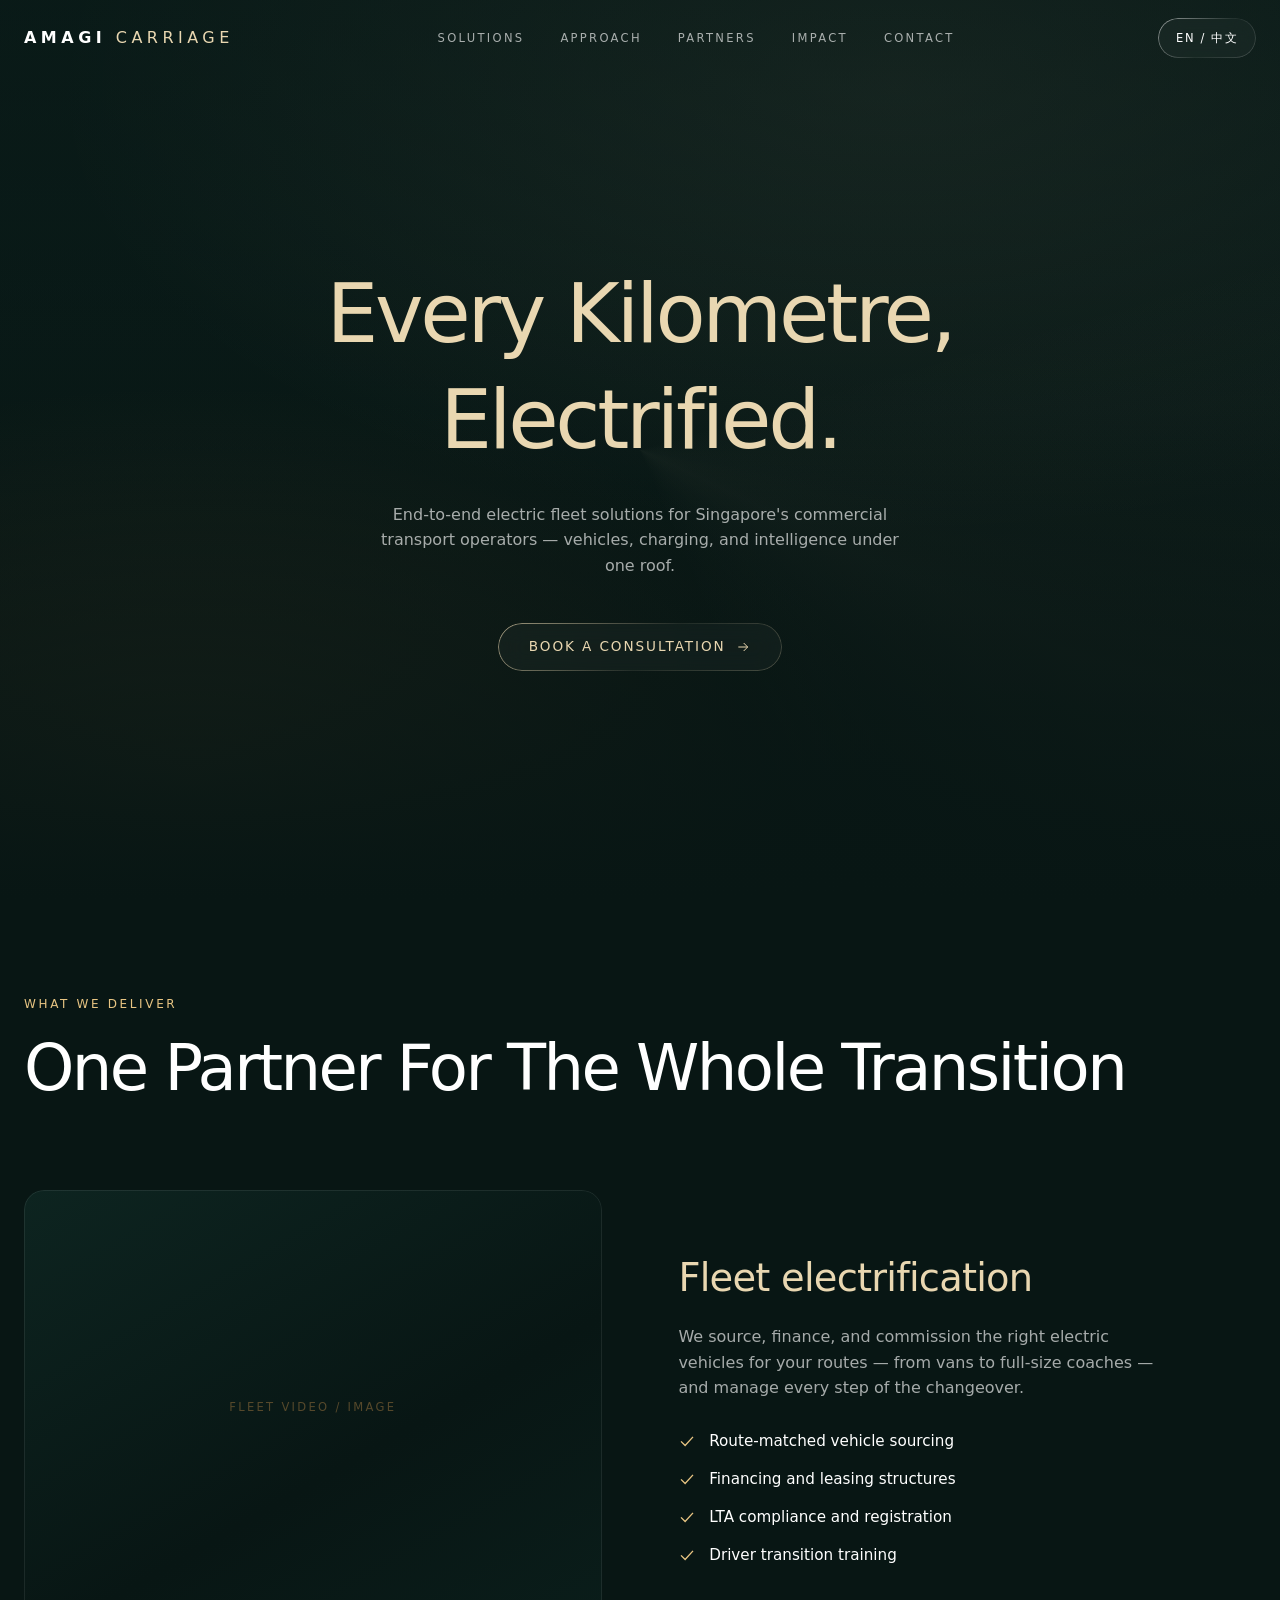
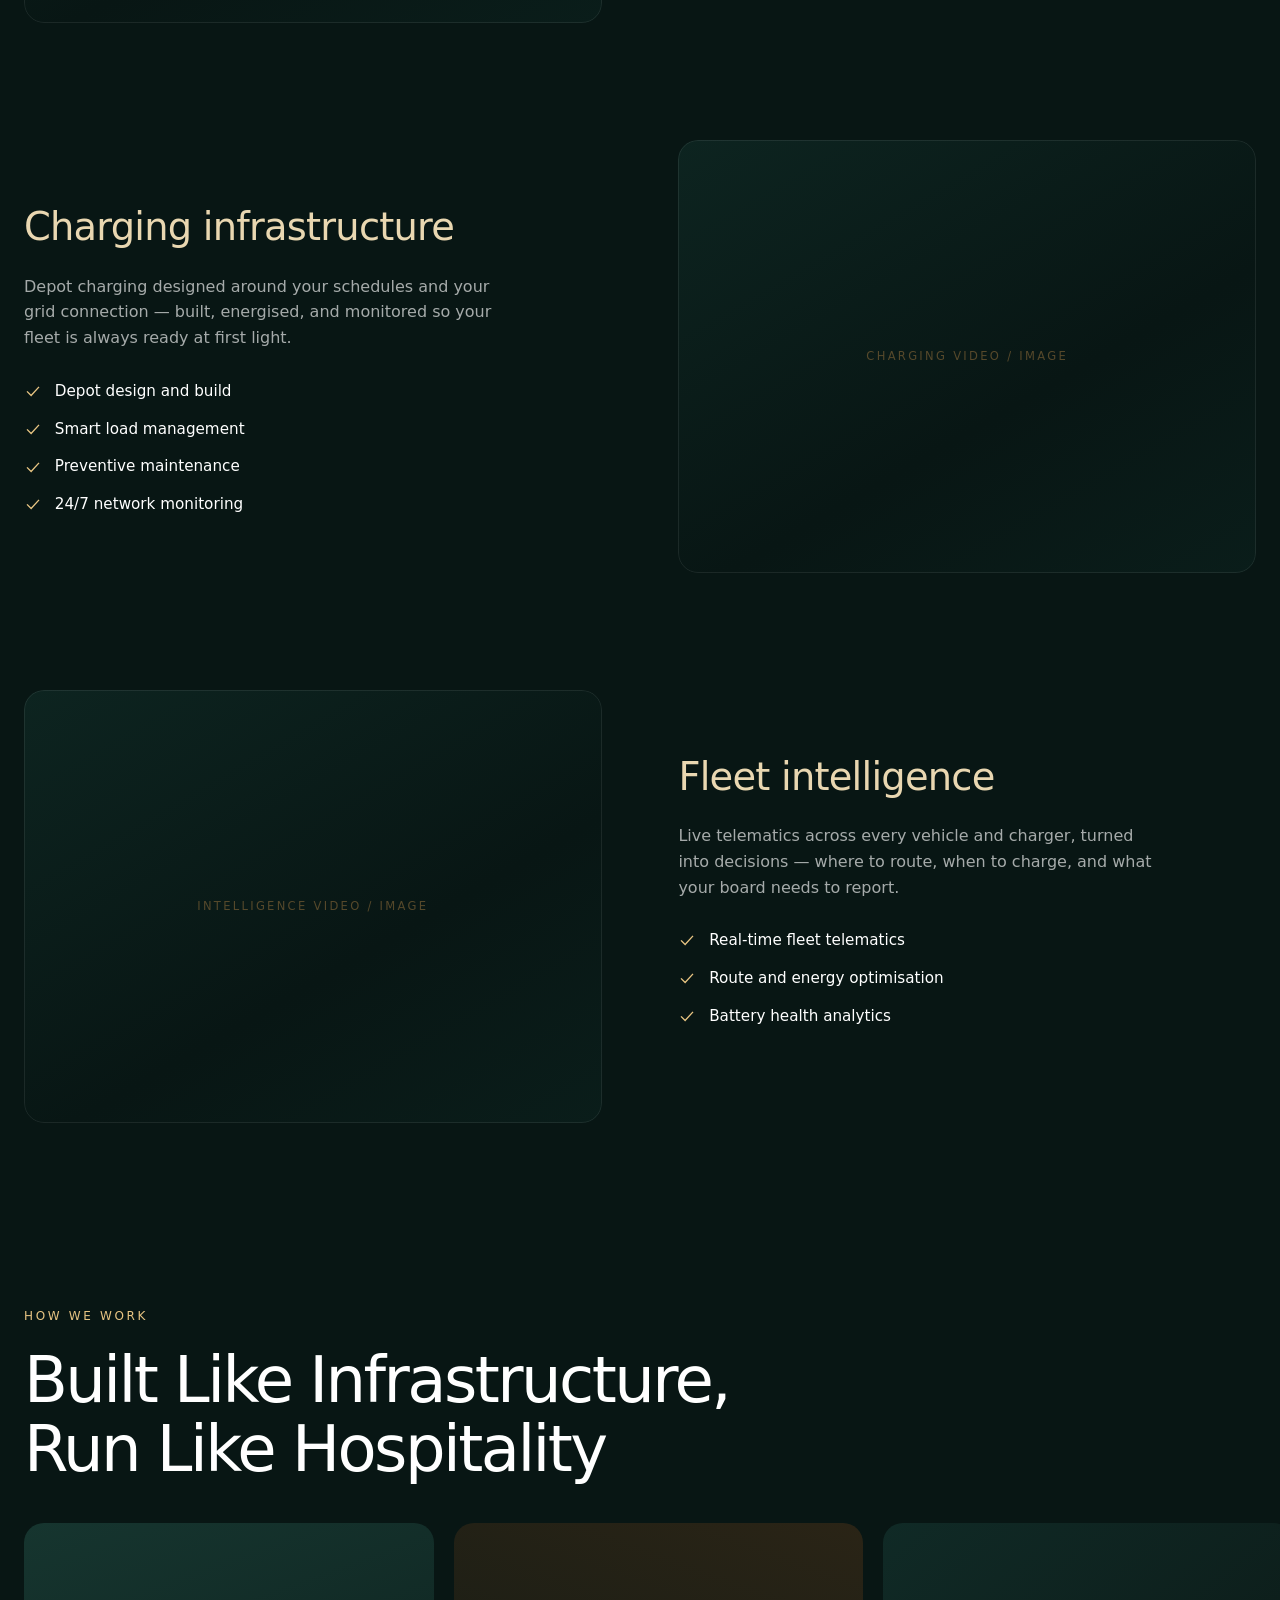
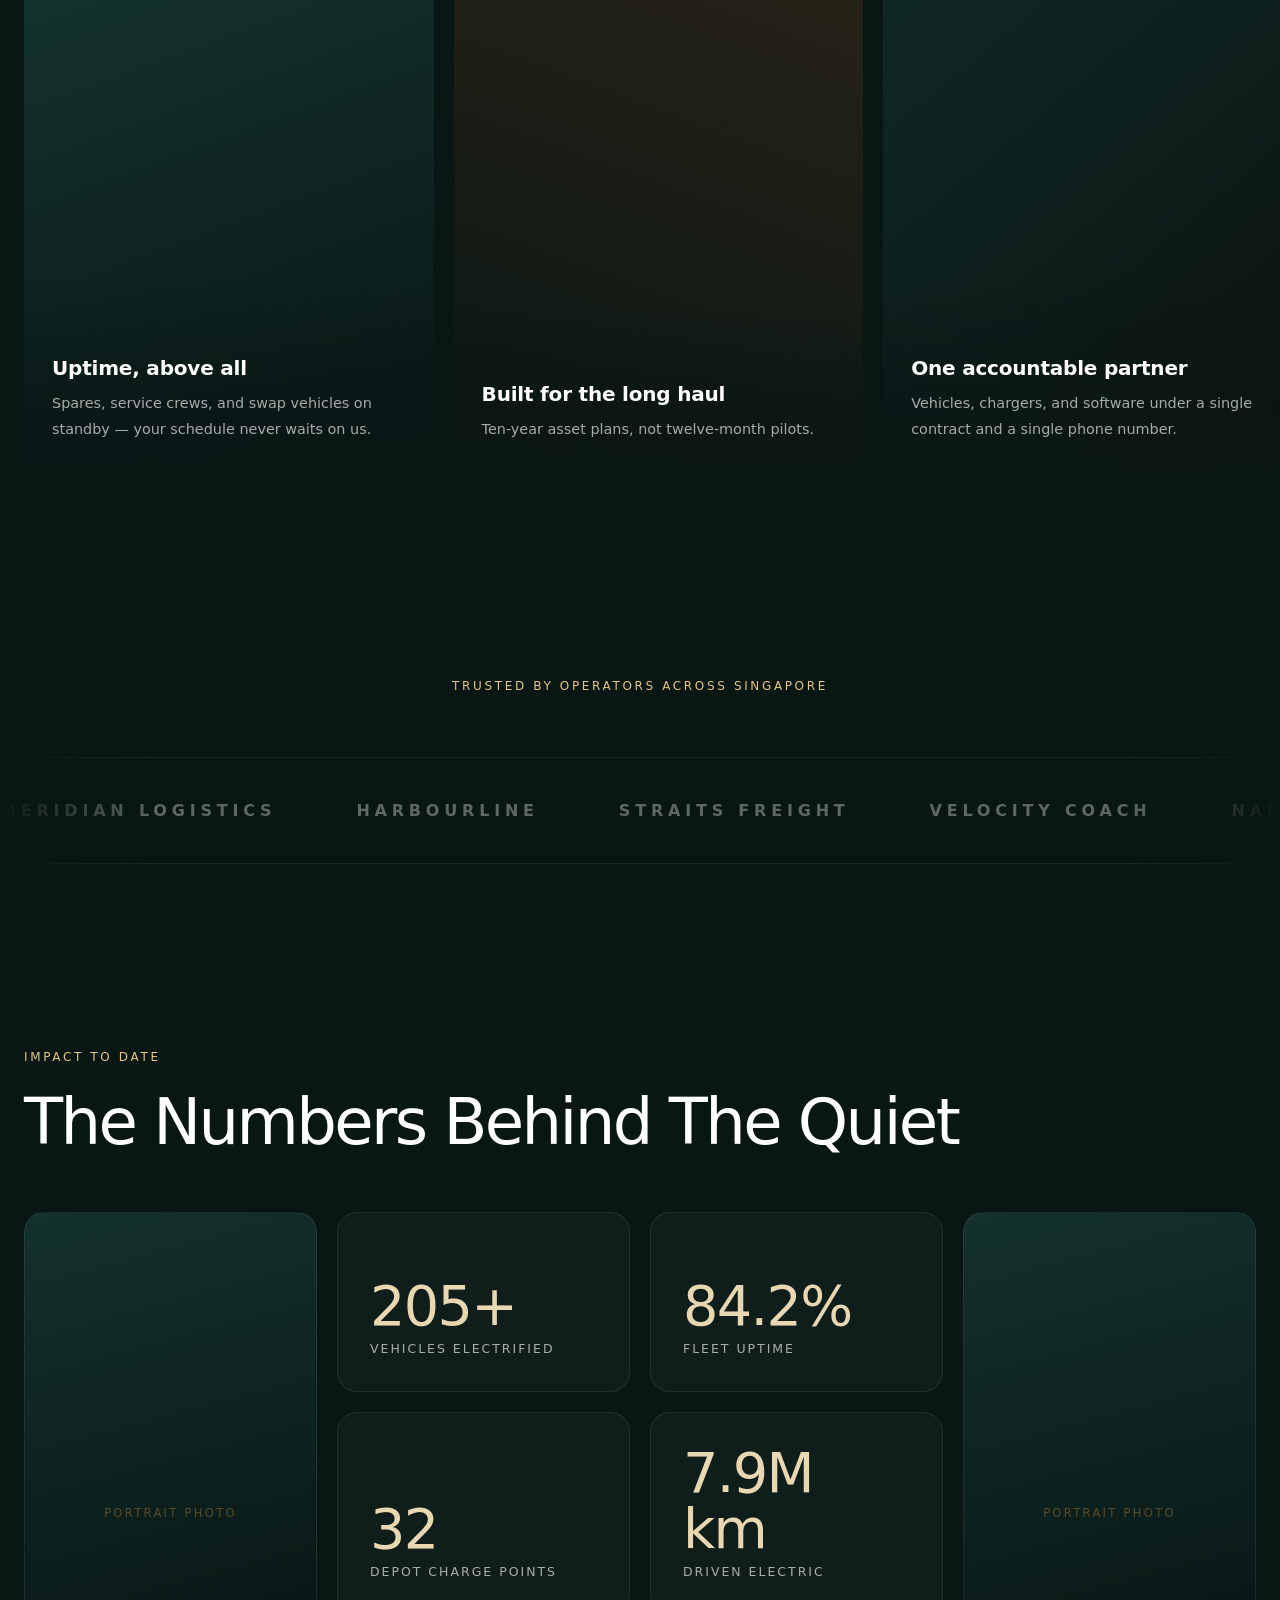
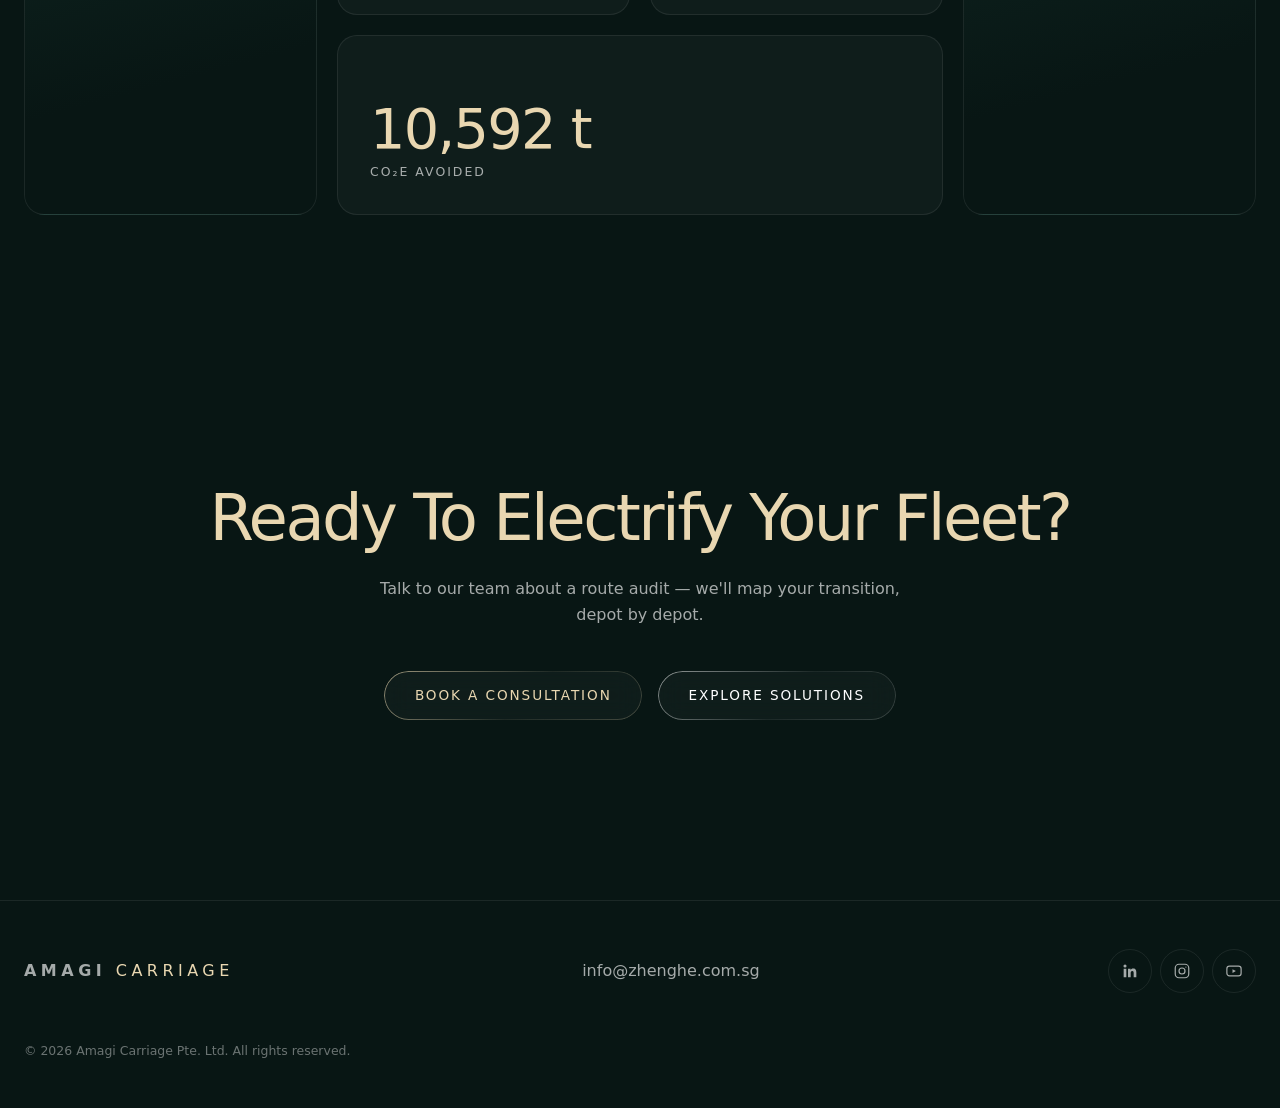
==== index.html @ 9cab3eea "Make cinematic landing page the homepage, remove old pitch site Co-Authored-By: Claude Fable 5 <nore" ====
<!DOCTYPE html>
<html lang="en">
<head>
<meta charset="UTF-8">
<meta name="viewport" content="width=device-width, initial-scale=1">
<title>Amagi Carriage — Electric Fleet Solutions</title>
<meta name="description" content="Amagi Carriage delivers end-to-end electric fleet solutions for Singapore's commercial transport operators — vehicles, charging infrastructure, and fleet intelligence.">

<!-- Satoshi variable font via Fontshare. Falls back to system grotesque if offline. -->
<link rel="preconnect" href="https://api.fontshare.com">
<link href="https://api.fontshare.com/v2/css?f[]=satoshi@300,400,500,700&display=swap" rel="stylesheet">

<style>
/* ============================================================
   THEME — retint the whole site from this one block
   ============================================================ */
:root {
  --bg: #081614;                    /* near-black, dark teal-green undertone */
  --fg: #FFFFFF;                    /* primary text */
  --accent: #E9D7B1;                /* champagne gold — headlines, key accents */
  --accent-alt: #E8C583;            /* secondary gold */
  --accent-alt-2: #FBDDAF;          /* lightest gold */
  --bronze: rgba(109, 87, 50, 0.77);/* muted secondary, used sparingly */
  --glass: rgba(255, 255, 255, 0.08);
  --glass-strong: rgba(255, 255, 255, 0.14);
  --muted: rgba(255, 255, 255, 0.64);
  --scrim: rgba(8, 22, 20, 0.92);

  --font-sans: "Satoshi", "Helvetica Neue", "Segoe UI", system-ui, sans-serif;

  --display-1: clamp(2.6rem, 1rem + 6.2vw, 5.125rem);   /* hero ~82px */
  --display-2: clamp(2.1rem, 1rem + 4.4vw, 4rem);       /* sections ~64px */
  --section-gap: clamp(120px, 14vw, 200px);
  --container: 1240px;
  --radius-card: 20px;
  --radius-pill: 40px;

  --ease-out: cubic-bezier(0.22, 1, 0.36, 1);
  --z-nav: 50; --z-overlay: 30; --z-raised: 20; --z-base: 10;
}

/* ============================================================
   BASE
   ============================================================ */
*, *::before, *::after { box-sizing: border-box; margin: 0; padding: 0; }
html { scroll-behavior: smooth; }
body {
  background: var(--bg);
  color: var(--fg);
  font-family: var(--font-sans);
  font-weight: 400;
  font-size: 1rem;
  line-height: 1.6;
  -webkit-font-smoothing: antialiased;
  overflow-x: hidden;
}
img, video { display: block; max-width: 100%; }
a { color: inherit; text-decoration: none; }
ul { list-style: none; }

::selection { background: var(--accent); color: var(--bg); }

:focus-visible {
  outline: 2px solid var(--accent);
  outline-offset: 3px;
  border-radius: 4px;
}

.container {
  width: min(var(--container), 100% - 3rem);
  margin-inline: auto;
}

.section { padding-block: calc(var(--section-gap) / 2); }

/* Display type */
.display-1, .display-2 {
  font-weight: 300;
  letter-spacing: -0.04em;
  text-transform: capitalize;
  text-wrap: balance;
}
.display-1 { font-size: var(--display-1); line-height: 1.3; color: var(--accent); }
.display-2 { font-size: var(--display-2); line-height: 1.07; }

.eyebrow {
  display: inline-block;
  font-size: 0.75rem;
  font-weight: 500;
  letter-spacing: 0.22em;
  text-transform: uppercase;
  color: var(--accent-alt);
  margin-bottom: 1.25rem;
}
.lede { color: var(--muted); max-width: 34rem; }

/* ============================================================
   GLASSMORPHISM BUTTON — transparent bg, blur, gradient border
   ============================================================ */
.btn {
  position: relative;
  display: inline-flex;
  align-items: center;
  gap: 0.6rem;
  min-height: 48px;
  padding: 0.85rem 1.9rem;
  border: 0;
  border-radius: var(--radius-pill);
  background: rgba(255, 255, 255, 0.03);
  -webkit-backdrop-filter: blur(12px);
  backdrop-filter: blur(12px);
  color: var(--fg);
  font-family: inherit;
  font-size: 0.85rem;
  font-weight: 500;
  letter-spacing: 0.14em;
  text-transform: uppercase;
  cursor: pointer;
  transition: background 250ms var(--ease-out), color 250ms var(--ease-out);
}
/* Diagonal gradient border: white fading to transparent */
.btn::before {
  content: "";
  position: absolute;
  inset: 0;
  border-radius: inherit;
  padding: 1px;
  background: linear-gradient(135deg, rgba(255,255,255,0.55), rgba(255,255,255,0.06) 55%, rgba(255,255,255,0.18));
  -webkit-mask: linear-gradient(#fff 0 0) content-box, linear-gradient(#fff 0 0);
  -webkit-mask-composite: xor;
          mask: linear-gradient(#fff 0 0) content-box, linear-gradient(#fff 0 0);
          mask-composite: exclude;
  pointer-events: none;
}
.btn:hover { background: rgba(255, 255, 255, 0.09); }
.btn--gold { color: var(--accent); }
.btn--gold::before {
  background: linear-gradient(135deg, rgba(233,215,177,0.65), rgba(233,215,177,0.08) 55%, rgba(233,215,177,0.25));
}
.btn--gold:hover { background: rgba(233, 215, 177, 0.1); }
.btn .btn-arrow { transition: transform 250ms var(--ease-out); }
.btn:hover .btn-arrow { transform: translateX(4px); }

/* ============================================================
   SCROLL REVEAL
   ============================================================ */
.reveal {
  opacity: 0;
  transform: translateY(20px);
  transition: opacity 700ms var(--ease-out), transform 700ms var(--ease-out);
  transition-delay: calc(var(--stagger, 0) * 100ms);
}
.reveal.is-visible { opacity: 1; transform: none; }

@media (prefers-reduced-motion: reduce) {
  html { scroll-behavior: auto; }
  .reveal { opacity: 1; transform: none; transition: none; }
  .marquee-track { animation: none !important; }
  .hero-sheen { animation: none !important; }
}

/* ============================================================
   1. NAV
   ============================================================ */
.nav {
  position: fixed;
  inset: 0 0 auto 0;
  z-index: var(--z-nav);
  transition: background 300ms var(--ease-out), border-color 300ms var(--ease-out);
  border-bottom: 1px solid transparent;
}
.nav.is-scrolled {
  background: rgba(8, 22, 20, 0.72);
  -webkit-backdrop-filter: blur(16px);
  backdrop-filter: blur(16px);
  border-bottom-color: var(--glass);
}
.nav-inner {
  display: flex;
  align-items: center;
  justify-content: space-between;
  gap: 2rem;
  min-height: 76px;
}
.nav-logo {
  font-size: 1rem;
  font-weight: 700;
  letter-spacing: 0.28em;
  text-transform: uppercase;
}
.nav-logo span { color: var(--accent); font-weight: 300; }
.nav-links {
  display: flex;
  align-items: center;
  gap: 2.25rem;
  font-size: 0.72rem;
  font-weight: 500;
  letter-spacing: 0.2em;
  text-transform: uppercase;
}
.nav-links a {
  color: var(--muted);
  padding: 0.5rem 0;
  transition: color 200ms var(--ease-out);
}
.nav-links a:hover { color: var(--accent); }
.nav-lang {
  min-height: 40px;
  padding: 0.5rem 1.1rem;
  font-size: 0.72rem;
}
@media (max-width: 860px) {
  .nav-links { display: none; } /* keep it minimal on mobile; hero CTA carries the action */
}

/* ============================================================
   2. HERO
   ============================================================ */
.hero {
  position: relative;
  min-height: 100svh;
  display: grid;
  place-items: center;
  text-align: center;
  overflow: hidden;
}
.hero-media {
  position: absolute;
  inset: 0;
  z-index: 0;
}
/* PLACEHOLDER: swap this gradient block for your hero video (see commented <video> in HTML) */
.hero-media-placeholder {
  position: absolute;
  inset: 0;
  background:
    radial-gradient(120% 90% at 70% 10%, rgba(233,215,177,0.10), transparent 55%),
    radial-gradient(90% 70% at 15% 85%, rgba(109,87,50,0.28), transparent 60%),
    linear-gradient(180deg, #0B1F1C 0%, var(--bg) 70%);
}
.hero-sheen {
  position: absolute;
  inset: -40%;
  background: conic-gradient(from 180deg at 50% 50%, transparent 70%, rgba(233,215,177,0.05) 82%, transparent 94%);
  animation: sheen 24s linear infinite;
}
@keyframes sheen { to { transform: rotate(1turn); } }
.hero-media video { position: absolute; inset: 0; width: 100%; height: 100%; object-fit: cover; }
.hero-scrim {
  position: absolute;
  inset: 0;
  background: linear-gradient(180deg, rgba(8,22,20,0.55) 0%, rgba(8,22,20,0.25) 45%, var(--bg) 100%);
}
.hero-content {
  position: relative;
  z-index: var(--z-base);
  padding: 8rem 1.5rem 6rem;
  max-width: 62rem;
}
.hero-content .lede { margin: 1.75rem auto 2.75rem; }

/* ============================================================
   3. PILLARS
   ============================================================ */
.pillar {
  display: grid;
  grid-template-columns: 1fr 1fr;
  gap: clamp(2.5rem, 6vw, 6rem);
  align-items: center;
}
.pillar + .pillar { margin-top: calc(var(--section-gap) * 0.65); }
.pillar:nth-child(even) .pillar-media { order: 2; }
.pillar-media {
  position: relative;
  aspect-ratio: 4 / 3;
  border-radius: var(--radius-card);
  overflow: hidden;
}
/* PLACEHOLDER: swap each .pillar-media-placeholder for a real <video muted autoplay loop playsinline> or <img> */
.pillar-media-placeholder {
  position: absolute;
  inset: 0;
  display: grid;
  place-items: center;
  color: var(--bronze);
  font-size: 0.72rem;
  letter-spacing: 0.2em;
  text-transform: uppercase;
  background: linear-gradient(150deg, #0D2420, #081614 60%, #0A1D1A);
}
.pillar-media::after {
  content: "";
  position: absolute;
  inset: 0;
  border-radius: inherit;
  border: 1px solid var(--glass);
  pointer-events: none;
}
.pillar h3 {
  font-size: clamp(1.6rem, 1rem + 1.8vw, 2.4rem);
  font-weight: 300;
  letter-spacing: -0.02em;
  color: var(--accent);
  margin-bottom: 1rem;
}
.pillar p { color: var(--muted); margin-bottom: 1.75rem; max-width: 30rem; }
.checklist { display: grid; gap: 0.85rem; }
.checklist li {
  display: flex;
  align-items: center;
  gap: 0.8rem;
  font-size: 0.95rem;
}
.checklist svg { flex: none; color: var(--accent-alt); }
@media (max-width: 820px) {
  .pillar { grid-template-columns: 1fr; }
  .pillar:nth-child(even) .pillar-media { order: 0; }
}

/* ============================================================
   4. VALUES — horizontal scroll cards
   ============================================================ */
.values-track {
  display: grid;
  grid-auto-flow: column;
  grid-auto-columns: clamp(280px, 32vw, 420px);
  gap: 1.25rem;
  overflow-x: auto;
  padding: 2.5rem 1.5rem 1.5rem;
  scroll-snap-type: x mandatory;
  scrollbar-width: none;
}
.values-track::-webkit-scrollbar { display: none; }
.value-card {
  position: relative;
  aspect-ratio: 3 / 4;
  border-radius: var(--radius-card);
  overflow: hidden;
  scroll-snap-align: center;
  cursor: pointer;
}
/* PLACEHOLDER: give each card a real photo via .value-card > img (object-fit: cover) */
.value-photo {
  position: absolute;
  inset: 0;
  transition: transform 600ms var(--ease-out);
}
.value-card:nth-child(1) .value-photo { background: linear-gradient(160deg, #16352F, #081614); }
.value-card:nth-child(2) .value-photo { background: linear-gradient(200deg, #2A2416, #081614); }
.value-card:nth-child(3) .value-photo { background: linear-gradient(140deg, #102A26, #0A1210); }
.value-card:nth-child(4) .value-photo { background: linear-gradient(190deg, #1F1A10, #0A1614); }
.value-card:hover .value-photo { transform: scale(1.04); }
.value-caption {
  position: absolute;
  inset: auto 0 0 0;
  z-index: var(--z-base);
  padding: 4.5rem 1.75rem 1.75rem;
  background: linear-gradient(180deg, transparent, var(--scrim));
}
.value-caption strong {
  display: block;
  font-size: 1.25rem;
  font-weight: 700;
  letter-spacing: -0.01em;
  margin-bottom: 0.35rem;
}
.value-caption span { font-size: 0.9rem; color: var(--muted); }

/* ============================================================
   5. LOGO MARQUEE
   ============================================================ */
.marquee {
  overflow: hidden;
  border-block: 1px solid var(--glass);
  padding-block: 2.5rem;
  -webkit-mask-image: linear-gradient(90deg, transparent, #fff 12%, #fff 88%, transparent);
          mask-image: linear-gradient(90deg, transparent, #fff 12%, #fff 88%, transparent);
}
.marquee-track {
  display: flex;
  width: max-content;
  gap: 5rem;
  animation: marquee 36s linear infinite;
}
.marquee:hover .marquee-track { animation-play-state: paused; }
@keyframes marquee { to { transform: translateX(-50%); } }
/* PLACEHOLDER: swap each .marquee-logo for a real grayscale <img> logo (~32px tall) */
.marquee-logo {
  flex: none;
  display: flex;
  align-items: center;
  gap: 5rem;
  font-size: 1rem;
  font-weight: 700;
  letter-spacing: 0.3em;
  text-transform: uppercase;
  color: rgba(255, 255, 255, 0.35);
  white-space: nowrap;
  filter: grayscale(1);
}

/* ============================================================
   6. STATS BENTO
   ============================================================ */
.bento {
  display: grid;
  grid-template-columns: repeat(4, 1fr);
  grid-auto-rows: minmax(180px, auto);
  gap: 1.25rem;
  margin-top: 3.5rem;
}
.bento-cell {
  display: flex;
  flex-direction: column;
  justify-content: flex-end;
  gap: 0.35rem;
  padding: 2rem;
  border-radius: var(--radius-card);
  background: rgba(255, 255, 255, 0.03);
  border: 1px solid var(--glass);
}
.bento-cell .num {
  font-size: clamp(2.4rem, 1.4rem + 2.6vw, 3.8rem);
  font-weight: 300;
  letter-spacing: -0.03em;
  line-height: 1;
  color: var(--accent);
}
.bento-cell .label {
  font-size: 0.78rem;
  letter-spacing: 0.16em;
  text-transform: uppercase;
  color: var(--muted);
}
.bento-photo {
  position: relative;
  padding: 0;
  border: 0;
  overflow: hidden;
  min-height: 320px;
}
/* PLACEHOLDER: swap for real portrait photography (<img> with object-fit: cover) */
.bento-photo-placeholder {
  position: absolute;
  inset: 0;
  display: grid;
  place-items: center;
  color: var(--bronze);
  font-size: 0.72rem;
  letter-spacing: 0.2em;
  text-transform: uppercase;
  background: linear-gradient(165deg, #14312B, #081614 75%);
  border-radius: inherit;
  border: 1px solid var(--glass);
}
.bento-tall { grid-row: span 3; }
.bento-wide { grid-column: span 2; }
@media (max-width: 980px) {
  .bento { grid-template-columns: repeat(2, 1fr); }
  .bento-tall { grid-row: span 2; }
}
@media (max-width: 540px) {
  .bento { grid-template-columns: 1fr; }
  .bento-wide { grid-column: auto; }
  .bento-tall { grid-row: auto; min-height: 320px; }
}

/* ============================================================
   7. CLOSING CTA
   ============================================================ */
.closing {
  text-align: center;
  padding-block: var(--section-gap);
}
.closing .lede { margin: 1.5rem auto 2.75rem; }
.closing-actions {
  display: flex;
  flex-wrap: wrap;
  justify-content: center;
  gap: 1rem;
}

/* ============================================================
   8. FOOTER
   ============================================================ */
.footer {
  border-top: 1px solid var(--glass);
  padding-block: 3rem;
}
.footer-inner {
  display: flex;
  flex-wrap: wrap;
  align-items: center;
  justify-content: space-between;
  gap: 1.5rem;
}
.footer a { color: var(--muted); transition: color 200ms var(--ease-out); }
.footer a:hover { color: var(--accent); }
.footer-social { display: flex; gap: 0.5rem; }
.footer-social a {
  display: grid;
  place-items: center;
  width: 44px;
  height: 44px;
  border-radius: 50%;
  border: 1px solid var(--glass);
}
.footer-copy {
  width: 100%;
  margin-top: 1.5rem;
  font-size: 0.78rem;
  color: rgba(255, 255, 255, 0.4);
}
</style>
</head>
<body>

<!-- ============ 1. NAV ============ -->
<header class="nav" id="nav">
  <div class="container nav-inner">
    <a class="nav-logo" href="#top" aria-label="Amagi Carriage — home">Amagi<span>&nbsp;Carriage</span></a>
    <nav class="nav-links" aria-label="Primary">
      <a href="#solutions">Solutions</a>
      <a href="#approach">Approach</a>
      <a href="#partners">Partners</a>
      <a href="#impact">Impact</a>
      <a href="#contact">Contact</a>
    </nav>
    <button class="btn nav-lang" type="button" aria-label="Switch language to Chinese">EN / 中文</button>
  </div>
</header>

<main id="top">

  <!-- ============ 2. HERO ============ -->
  <section class="hero">
    <div class="hero-media" aria-hidden="true">
      <!-- PLACEHOLDER: replace this gradient block with your hero video, e.g.
      <video autoplay muted loop playsinline poster="media/hero-poster.jpg">
        <source src="media/hero.mp4" type="video/mp4">
      </video>
      -->
      <div class="hero-media-placeholder"><div class="hero-sheen"></div></div>
      <div class="hero-scrim"></div>
    </div>
    <div class="hero-content">
      <h1 class="display-1 reveal">Every kilometre,<br>electrified.</h1>
      <p class="lede reveal" style="--stagger: 1">End-to-end electric fleet solutions for Singapore's commercial transport operators — vehicles, charging, and intelligence under one roof.</p>
      <div class="reveal" style="--stagger: 2">
        <a class="btn btn--gold" href="#contact">Book a consultation
          <svg class="btn-arrow" width="16" height="16" viewBox="0 0 24 24" fill="none" stroke="currentColor" stroke-width="1.5" aria-hidden="true"><path d="M5 12h14m-6-6 6 6-6 6"/></svg>
        </a>
      </div>
    </div>
  </section>

  <!-- ============ 3. THREE PILLARS ============ -->
  <section class="section" id="solutions">
    <div class="container">
      <p class="eyebrow reveal">What we deliver</p>
      <h2 class="display-2 reveal" style="--stagger: 1">One partner for the whole transition</h2>

      <div style="margin-top: clamp(3rem, 7vw, 5.5rem);">
        <article class="pillar">
          <div class="pillar-media reveal">
            <!-- PLACEHOLDER: swap for looping video or photo of vehicles -->
            <div class="pillar-media-placeholder">Fleet video / image</div>
          </div>
          <div>
            <h3 class="reveal">Fleet electrification</h3>
            <p class="reveal" style="--stagger: 1">We source, finance, and commission the right electric vehicles for your routes — from vans to full-size coaches — and manage every step of the changeover.</p>
            <ul class="checklist">
              <li class="reveal" style="--stagger: 2"><svg width="18" height="18" viewBox="0 0 24 24" fill="none" stroke="currentColor" stroke-width="1.8" aria-hidden="true"><path d="M4 12.5 9.5 18 20 6.5"/></svg>Route-matched vehicle sourcing</li>
              <li class="reveal" style="--stagger: 3"><svg width="18" height="18" viewBox="0 0 24 24" fill="none" stroke="currentColor" stroke-width="1.8" aria-hidden="true"><path d="M4 12.5 9.5 18 20 6.5"/></svg>Financing and leasing structures</li>
              <li class="reveal" style="--stagger: 4"><svg width="18" height="18" viewBox="0 0 24 24" fill="none" stroke="currentColor" stroke-width="1.8" aria-hidden="true"><path d="M4 12.5 9.5 18 20 6.5"/></svg>LTA compliance and registration</li>
              <li class="reveal" style="--stagger: 5"><svg width="18" height="18" viewBox="0 0 24 24" fill="none" stroke="currentColor" stroke-width="1.8" aria-hidden="true"><path d="M4 12.5 9.5 18 20 6.5"/></svg>Driver transition training</li>
            </ul>
          </div>
        </article>

        <article class="pillar">
          <div class="pillar-media reveal">
            <!-- PLACEHOLDER: swap for depot charging footage -->
            <div class="pillar-media-placeholder">Charging video / image</div>
          </div>
          <div>
            <h3 class="reveal">Charging infrastructure</h3>
            <p class="reveal" style="--stagger: 1">Depot charging designed around your schedules and your grid connection — built, energised, and monitored so your fleet is always ready at first light.</p>
            <ul class="checklist">
              <li class="reveal" style="--stagger: 2"><svg width="18" height="18" viewBox="0 0 24 24" fill="none" stroke="currentColor" stroke-width="1.8" aria-hidden="true"><path d="M4 12.5 9.5 18 20 6.5"/></svg>Depot design and build</li>
              <li class="reveal" style="--stagger: 3"><svg width="18" height="18" viewBox="0 0 24 24" fill="none" stroke="currentColor" stroke-width="1.8" aria-hidden="true"><path d="M4 12.5 9.5 18 20 6.5"/></svg>Smart load management</li>
              <li class="reveal" style="--stagger: 4"><svg width="18" height="18" viewBox="0 0 24 24" fill="none" stroke="currentColor" stroke-width="1.8" aria-hidden="true"><path d="M4 12.5 9.5 18 20 6.5"/></svg>Preventive maintenance</li>
              <li class="reveal" style="--stagger: 5"><svg width="18" height="18" viewBox="0 0 24 24" fill="none" stroke="currentColor" stroke-width="1.8" aria-hidden="true"><path d="M4 12.5 9.5 18 20 6.5"/></svg>24/7 network monitoring</li>
            </ul>
          </div>
        </article>

        <article class="pillar">
          <div class="pillar-media reveal">
            <!-- PLACEHOLDER: swap for telematics dashboard footage -->
            <div class="pillar-media-placeholder">Intelligence video / image</div>
          </div>
          <div>
            <h3 class="reveal">Fleet intelligence</h3>
            <p class="reveal" style="--stagger: 1">Live telematics across every vehicle and charger, turned into decisions — where to route, when to charge, and what your board needs to report.</p>
            <ul class="checklist">
              <li class="reveal" style="--stagger: 2"><svg width="18" height="18" viewBox="0 0 24 24" fill="none" stroke="currentColor" stroke-width="1.8" aria-hidden="true"><path d="M4 12.5 9.5 18 20 6.5"/></svg>Real-time fleet telematics</li>
              <li class="reveal" style="--stagger: 3"><svg width="18" height="18" viewBox="0 0 24 24" fill="none" stroke="currentColor" stroke-width="1.8" aria-hidden="true"><path d="M4 12.5 9.5 18 20 6.5"/></svg>Route and energy optimisation</li>
              <li class="reveal" style="--stagger: 4"><svg width="18" height="18" viewBox="0 0 24 24" fill="none" stroke="currentColor" stroke-width="1.8" aria-hidden="true"><path d="M4 12.5 9.5 18 20 6.5"/></svg>Battery health analytics</li>
              <li class="reveal" style="--stagger: 5"><svg width="18" height="18" viewBox="0 0 24 24" fill="none" stroke="currentColor" stroke-width="1.8" aria-hidden="true"><path d="M4 12.5 9.5 18 20 6.5"/></svg>Carbon reporting dashboards</li>
            </ul>
          </div>
        </article>
      </div>
    </div>
  </section>

  <!-- ============ 4. VALUES / APPROACH ============ -->
  <section class="section" id="approach">
    <div class="container">
      <p class="eyebrow reveal">How we work</p>
      <h2 class="display-2 reveal" style="--stagger: 1">Built like infrastructure,<br>run like hospitality</h2>
    </div>
    <div class="values-track" role="list">
      <div class="value-card reveal" role="listitem">
        <div class="value-photo"></div><!-- PLACEHOLDER: photo -->
        <div class="value-caption">
          <strong>Uptime, above all</strong>
          <span>Spares, service crews, and swap vehicles on standby — your schedule never waits on us.</span>
        </div>
      </div>
      <div class="value-card reveal" role="listitem" style="--stagger: 1">
        <div class="value-photo"></div><!-- PLACEHOLDER: photo -->
        <div class="value-caption">
          <strong>Built for the long haul</strong>
          <span>Ten-year asset plans, not twelve-month pilots.</span>
        </div>
      </div>
      <div class="value-card reveal" role="listitem" style="--stagger: 2">
        <div class="value-photo"></div><!-- PLACEHOLDER: photo -->
        <div class="value-caption">
          <strong>One accountable partner</strong>
          <span>Vehicles, chargers, and software under a single contract and a single phone number.</span>
        </div>
      </div>
      <div class="value-card reveal" role="listitem" style="--stagger: 3">
        <div class="value-photo"></div><!-- PLACEHOLDER: photo -->
        <div class="value-caption">
          <strong>Measured in tonnes saved</strong>
          <span>Every engagement reports verified emissions avoided, not estimates.</span>
        </div>
      </div>
    </div>
  </section>

  <!-- ============ 5. LOGO MARQUEE ============ -->
  <section class="section" id="partners">
    <div class="container" style="text-align: center; margin-bottom: 2.5rem;">
      <p class="eyebrow reveal">Trusted by operators across Singapore</p>
    </div>
    <div class="marquee" aria-label="Client logos">
      <div class="marquee-track">
        <!-- PLACEHOLDER: replace wordmarks with real grayscale client logos. Strip is duplicated for the seamless loop. -->
        <div class="marquee-logo" aria-hidden="false">
          <span>Meridian Logistics</span><span>Harbourline</span><span>Straits Freight</span><span>Velocity Coach</span><span>Nanyang Transit</span><span>Portside Express</span>
        </div>
        <div class="marquee-logo" aria-hidden="true">
          <span>Meridian Logistics</span><span>Harbourline</span><span>Straits Freight</span><span>Velocity Coach</span><span>Nanyang Transit</span><span>Portside Express</span>
        </div>
      </div>
    </div>
  </section>

  <!-- ============ 6. STATS BENTO ============ -->
  <section class="section" id="impact">
    <div class="container">
      <p class="eyebrow reveal">Impact to date</p>
      <h2 class="display-2 reveal" style="--stagger: 1">The numbers behind the quiet</h2>
      <div class="bento">
        <div class="bento-cell bento-photo bento-tall reveal">
          <!-- PLACEHOLDER: portrait photo of a driver or depot team -->
          <div class="bento-photo-placeholder">Portrait photo</div>
        </div>
        <div class="bento-cell reveal" style="--stagger: 1">
          <span class="num" data-count="240" data-suffix="+">240+</span>
          <span class="label">Vehicles electrified</span>
        </div>
        <div class="bento-cell reveal" style="--stagger: 2">
          <span class="num" data-count="98.6" data-suffix="%">98.6%</span>
          <span class="label">Fleet uptime</span>
        </div>
        <div class="bento-cell bento-photo bento-tall reveal" style="--stagger: 3">
          <!-- PLACEHOLDER: portrait photo of a vehicle at dusk -->
          <div class="bento-photo-placeholder">Portrait photo</div>
        </div>
        <div class="bento-cell reveal" style="--stagger: 1">
          <span class="num" data-count="38">38</span>
          <span class="label">Depot charge points</span>
        </div>
        <div class="bento-cell reveal" style="--stagger: 2">
          <span class="num" data-count="9.2" data-suffix="M km">9.2M km</span>
          <span class="label">Driven electric</span>
        </div>
        <div class="bento-cell bento-wide reveal" style="--stagger: 3">
          <span class="num" data-count="12400" data-suffix=" t">12,400 t</span>
          <span class="label">CO₂e avoided</span>
        </div>
      </div>
    </div>
  </section>

  <!-- ============ 7. CLOSING CTA ============ -->
  <section class="closing" id="contact">
    <div class="container">
      <h2 class="display-2 reveal" style="color: var(--accent);">Ready to electrify your fleet?</h2>
      <p class="lede reveal" style="--stagger: 1">Talk to our team about a route audit — we'll map your transition, depot by depot.</p>
      <div class="closing-actions reveal" style="--stagger: 2">
        <a class="btn btn--gold" href="mailto:info@zhenghe.com.sg">Book a consultation</a>
        <a class="btn" href="#solutions">Explore solutions</a>
      </div>
    </div>
  </section>

</main>

<!-- ============ 8. FOOTER ============ -->
<footer class="footer">
  <div class="container footer-inner">
    <a class="nav-logo" href="#top">Amagi<span>&nbsp;Carriage</span></a>
    <a href="mailto:info@zhenghe.com.sg">info@zhenghe.com.sg</a><!-- swap if your public contact differs -->
    <div class="footer-social">
      <a href="#" aria-label="LinkedIn">
        <svg width="18" height="18" viewBox="0 0 24 24" fill="currentColor" aria-hidden="true"><path d="M20.45 20.45h-3.55v-5.57c0-1.33-.03-3.04-1.85-3.04-1.86 0-2.14 1.45-2.14 2.94v5.67H9.35V9h3.41v1.56h.05c.47-.9 1.63-1.85 3.36-1.85 3.6 0 4.27 2.37 4.27 5.45v6.29zM5.34 7.43a2.06 2.06 0 1 1 0-4.12 2.06 2.06 0 0 1 0 4.12zM7.12 20.45H3.56V9h3.56v11.45z"/></svg>
      </a>
      <a href="#" aria-label="Instagram">
        <svg width="18" height="18" viewBox="0 0 24 24" fill="none" stroke="currentColor" stroke-width="1.6" aria-hidden="true"><rect x="3" y="3" width="18" height="18" rx="5"/><circle cx="12" cy="12" r="4"/><circle cx="17.2" cy="6.8" r="0.8" fill="currentColor" stroke="none"/></svg>
      </a>
      <a href="#" aria-label="YouTube">
        <svg width="18" height="18" viewBox="0 0 24 24" fill="none" stroke="currentColor" stroke-width="1.6" aria-hidden="true"><rect x="2.5" y="5.5" width="19" height="13" rx="3.5"/><path d="M10 9.5v5l4.5-2.5L10 9.5z" fill="currentColor" stroke="none"/></svg>
      </a>
    </div>
    <p class="footer-copy">© 2026 Amagi Carriage Pte. Ltd. All rights reserved.</p>
  </div>
</footer>

<script>
// Sticky nav: frost the bar once the page scrolls
const nav = document.getElementById('nav');
const onScroll = () => nav.classList.toggle('is-scrolled', window.scrollY > 24);
onScroll();
window.addEventListener('scroll', onScroll, { passive: true });

// Scroll reveal: fade + 20px rise, staggered via --stagger custom property
const reduceMotion = window.matchMedia('(prefers-reduced-motion: reduce)').matches;
const revealEls = document.querySelectorAll('.reveal');
if (reduceMotion || !('IntersectionObserver' in window)) {
  revealEls.forEach(el => el.classList.add('is-visible'));
} else {
  const io = new IntersectionObserver(entries => {
    entries.forEach(entry => {
      if (entry.isIntersecting) {
        entry.target.classList.add('is-visible');
        io.unobserve(entry.target);
      }
    });
  }, { threshold: 0.15, rootMargin: '0px 0px -40px 0px' });
  revealEls.forEach(el => io.observe(el));
}

// Stat count-up on first view (skipped under reduced motion; markup already holds final values)
if (!reduceMotion && 'IntersectionObserver' in window) {
  const fmt = new Intl.NumberFormat('en-SG');
  const statIo = new IntersectionObserver(entries => {
    entries.forEach(entry => {
      if (!entry.isIntersecting) return;
      statIo.unobserve(entry.target);
      const el = entry.target;
      const target = parseFloat(el.dataset.count);
      const suffix = el.dataset.suffix || '';
      const decimals = (el.dataset.count.split('.')[1] || '').length;
      const start = performance.now();
      const dur = 1400;
      const tick = now => {
        const t = Math.min((now - start) / dur, 1);
        const eased = 1 - Math.pow(1 - t, 3);
        const val = target * eased;
        el.textContent = (decimals ? val.toFixed(decimals) : fmt.format(Math.round(val))) + suffix;
        if (t < 1) requestAnimationFrame(tick);
      };
      requestAnimationFrame(tick);
    });
  }, { threshold: 0.6 });
  document.querySelectorAll('.num[data-count]').forEach(el => statIo.observe(el));
}
</script>
</body>
</html>
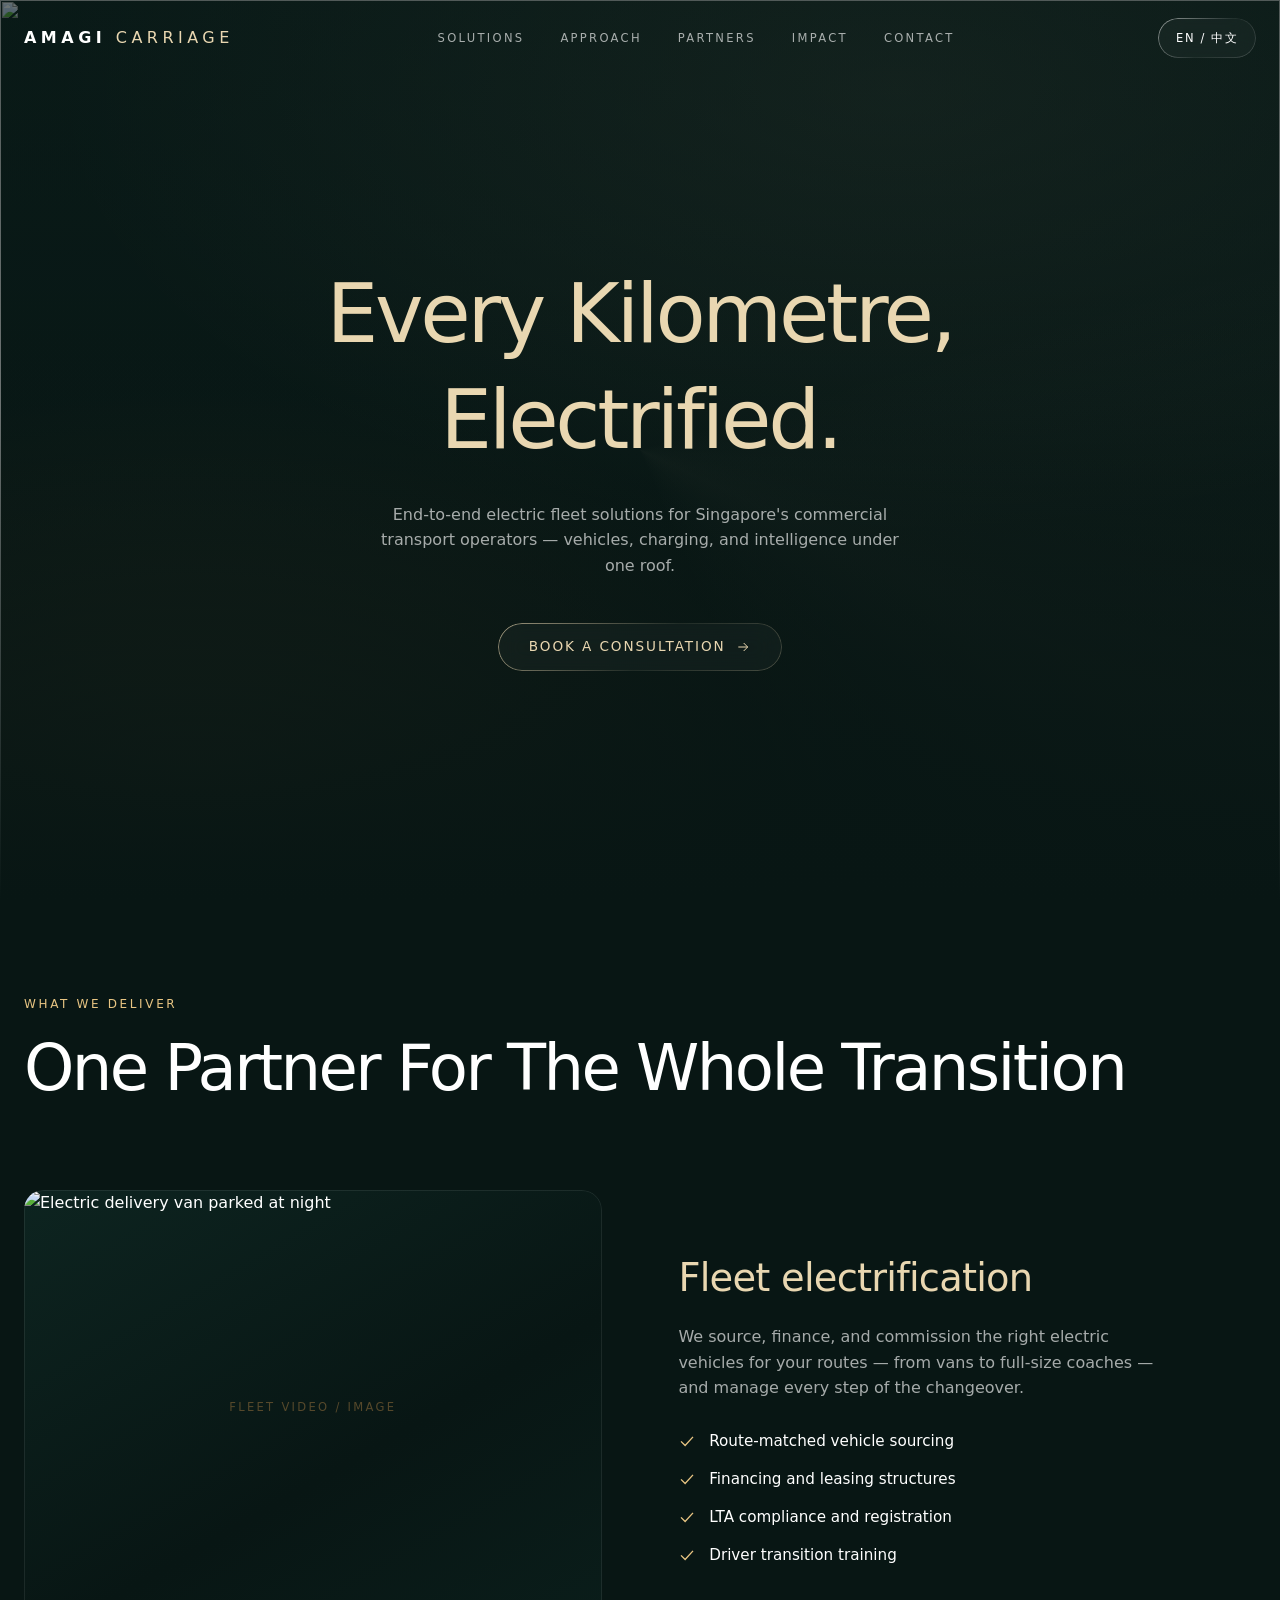
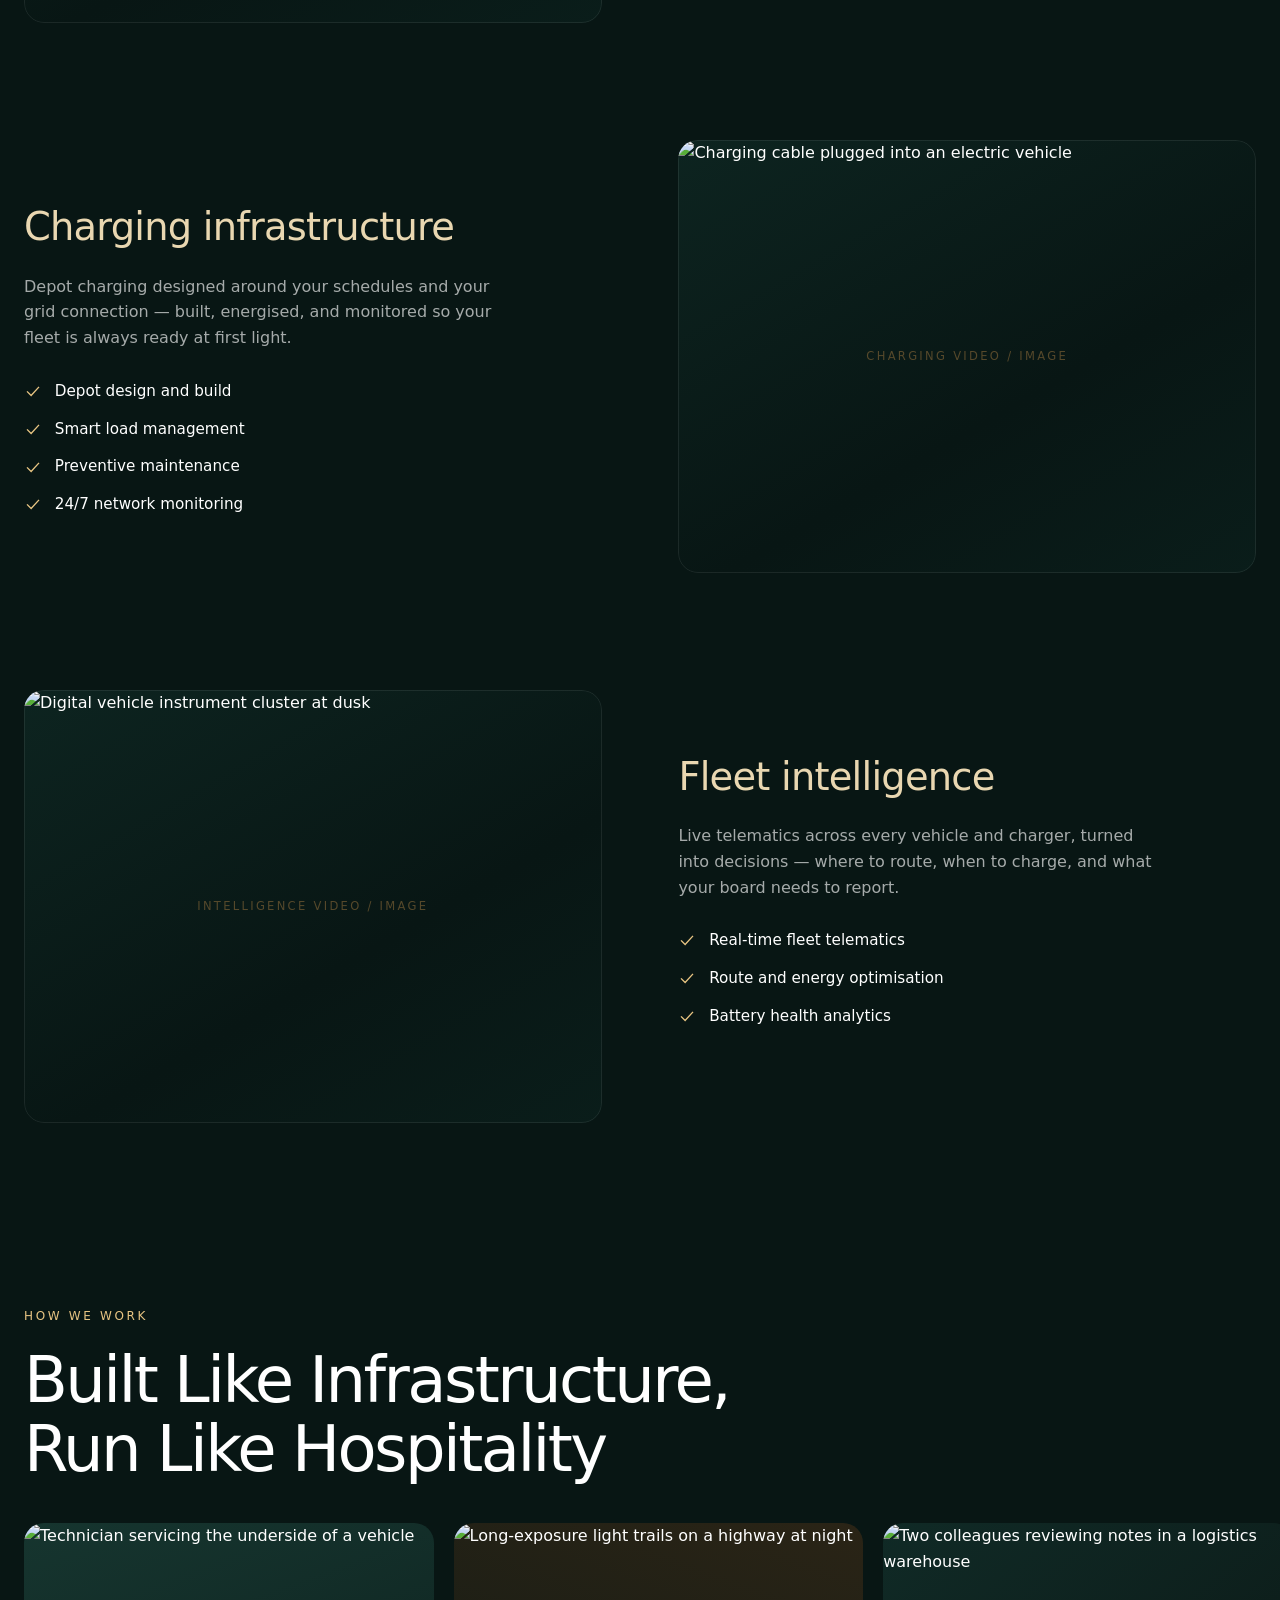
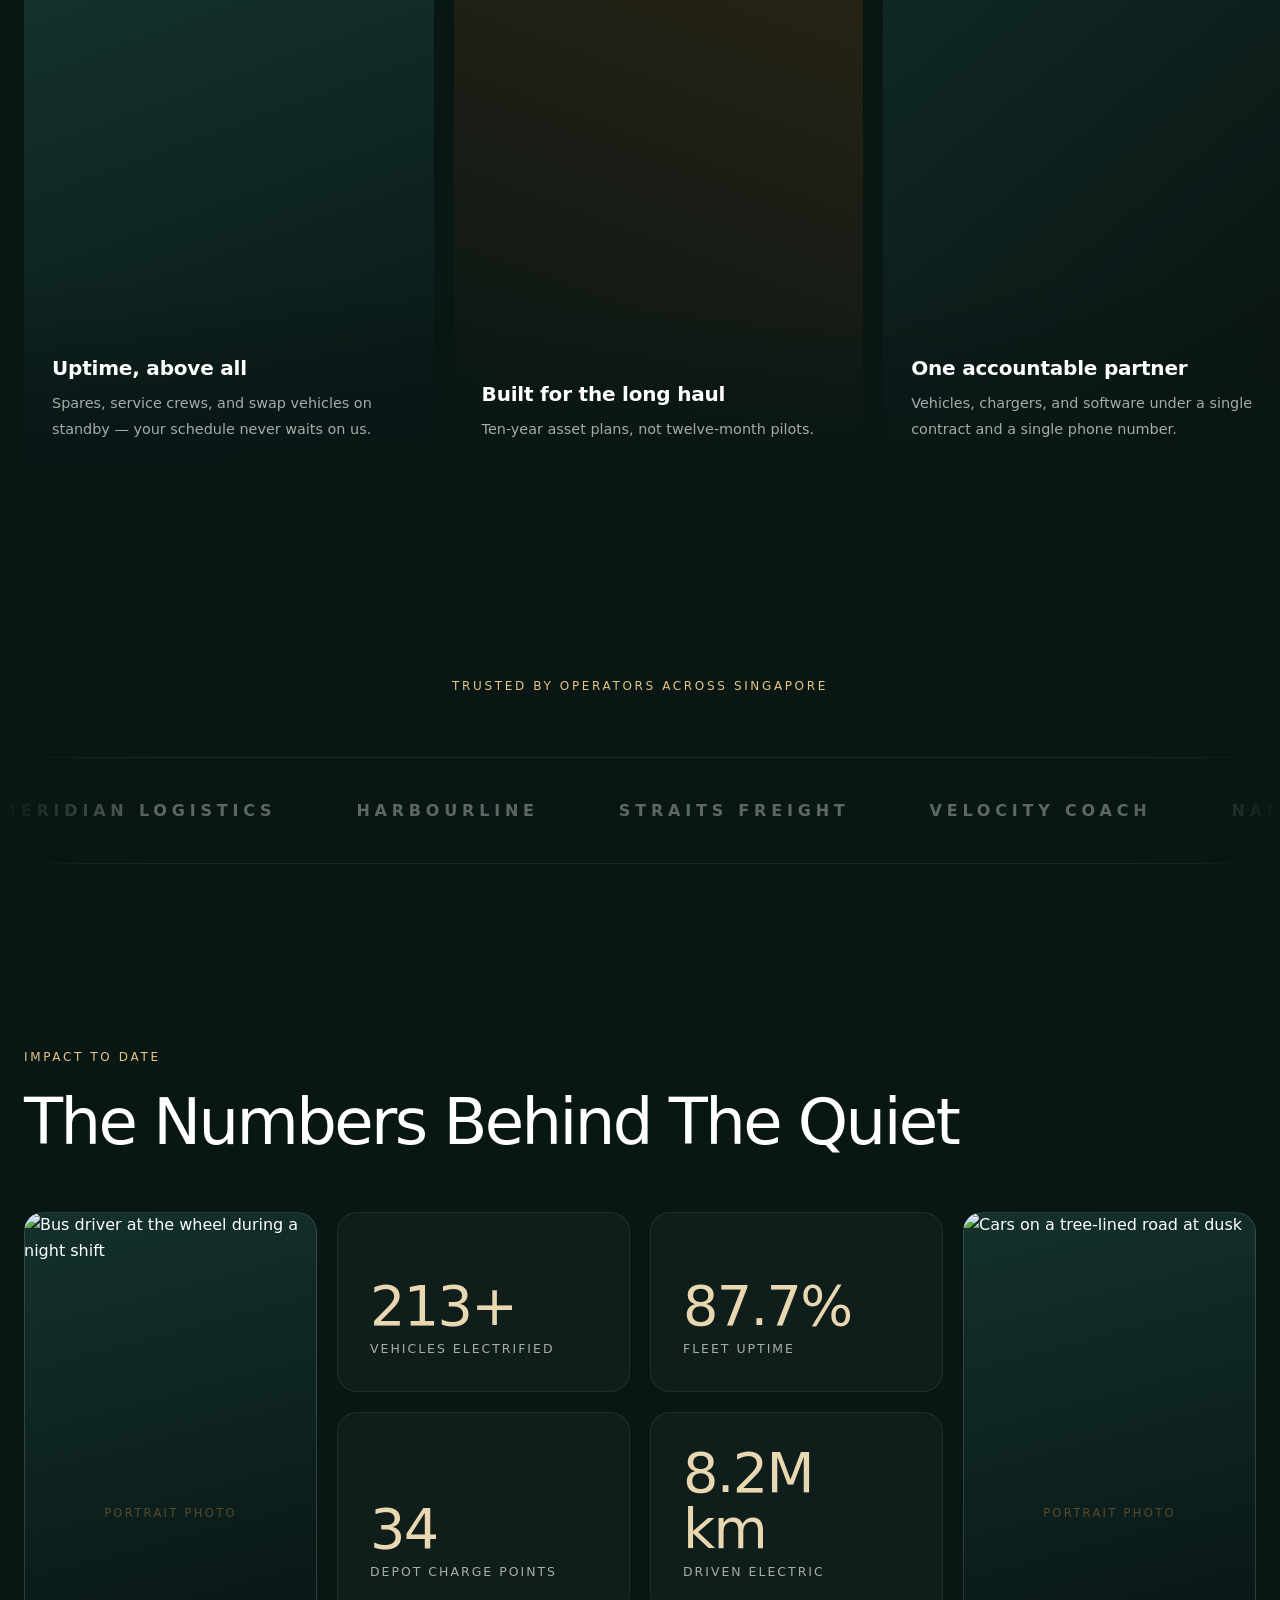
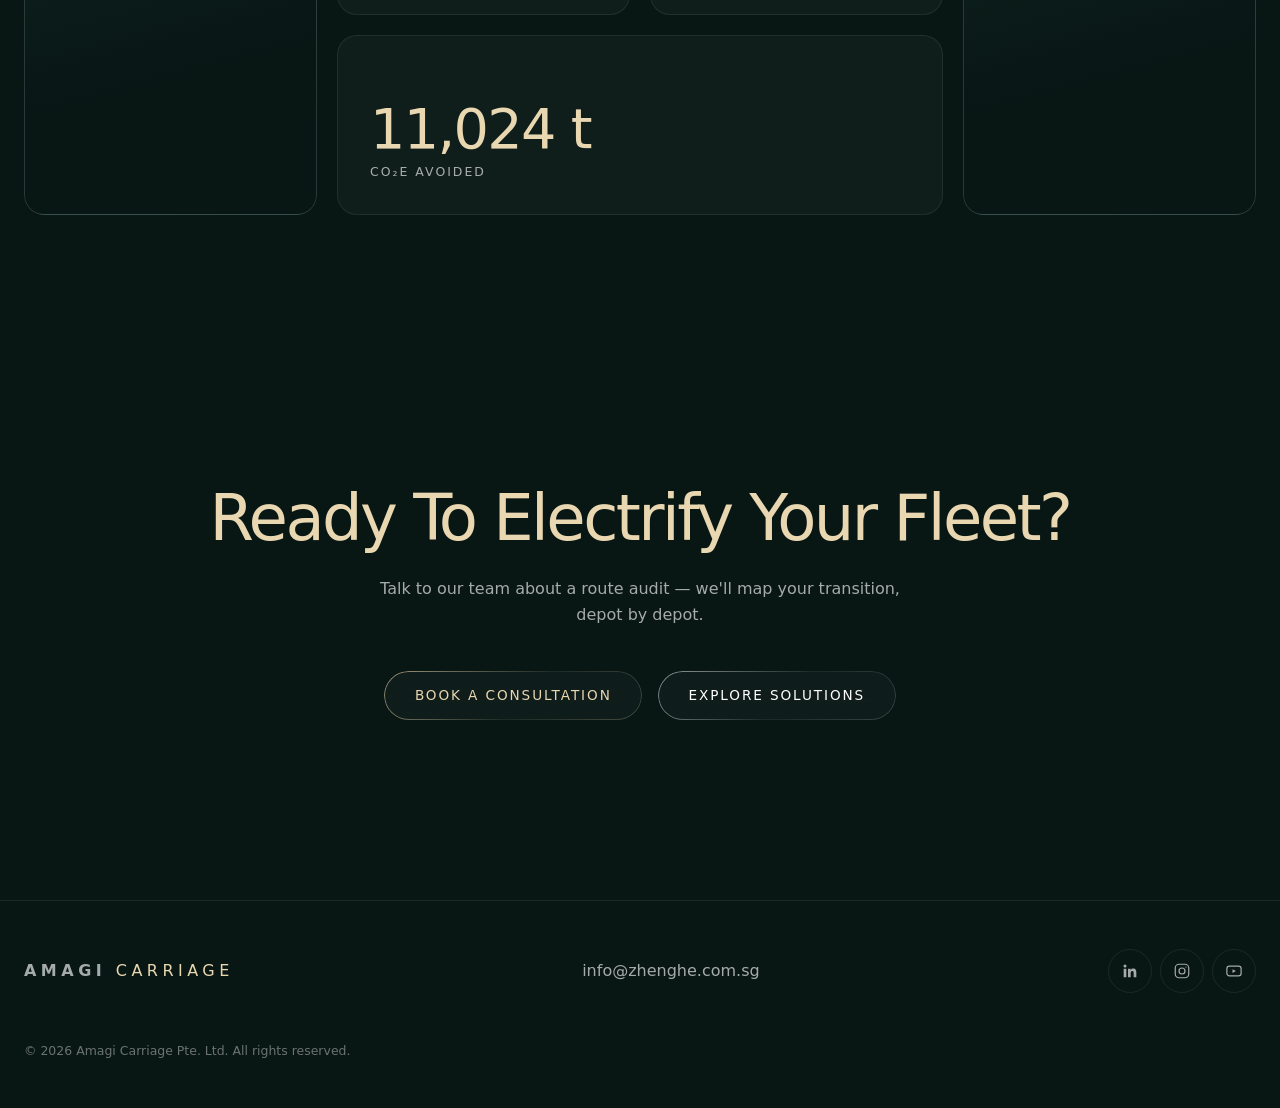
==== commit 13be9445: "Fill media placeholders with Unsplash stock photos Hero, three pillars, four value cards, and two be" ====
--- a/index.html
+++ b/index.html
@@ -245,11 +245,21 @@
   animation: sheen 24s linear infinite;
 }
 @keyframes sheen { to { transform: rotate(1turn); } }
-.hero-media video { position: absolute; inset: 0; width: 100%; height: 100%; object-fit: cover; }
+.hero-media video, .hero-media img { position: absolute; inset: 0; width: 100%; height: 100%; object-fit: cover; }
+.pillar-media img, .bento-photo img { position: absolute; inset: 0; width: 100%; height: 100%; object-fit: cover; }
+.value-photo img { width: 100%; height: 100%; object-fit: cover; }
+.bento-photo::after {
+  content: "";
+  position: absolute;
+  inset: 0;
+  border: 1px solid var(--glass);
+  border-radius: inherit;
+  pointer-events: none;
+}
 .hero-scrim {
   position: absolute;
   inset: 0;
-  background: linear-gradient(180deg, rgba(8,22,20,0.55) 0%, rgba(8,22,20,0.25) 45%, var(--bg) 100%);
+  background: linear-gradient(180deg, rgba(8,22,20,0.6) 0%, rgba(8,22,20,0.45) 45%, var(--bg) 100%);
 }
 .hero-content {
   position: relative;
@@ -535,12 +545,13 @@
   <!-- ============ 2. HERO ============ -->
   <section class="hero">
     <div class="hero-media" aria-hidden="true">
-      <!-- PLACEHOLDER: replace this gradient block with your hero video, e.g.
+      <!-- PLACEHOLDER: stock photo (Unsplash) — replace with your hero video, e.g.
       <video autoplay muted loop playsinline poster="media/hero-poster.jpg">
         <source src="media/hero.mp4" type="video/mp4">
       </video>
       -->
       <div class="hero-media-placeholder"><div class="hero-sheen"></div></div>
+      <img src="https://images.unsplash.com/photo-1679055324332-189b4a7bc99e?q=80&w=1920&auto=format&fit=crop" alt="">
       <div class="hero-scrim"></div>
     </div>
     <div class="hero-content">
@@ -563,8 +574,9 @@
       <div style="margin-top: clamp(3rem, 7vw, 5.5rem);">
         <article class="pillar">
           <div class="pillar-media reveal">
-            <!-- PLACEHOLDER: swap for looping video or photo of vehicles -->
+            <!-- PLACEHOLDER: stock photo (Unsplash) — swap for your own fleet footage -->
             <div class="pillar-media-placeholder">Fleet video / image</div>
+            <img src="https://images.unsplash.com/photo-1771207895109-0c09d6cd3f9b?q=80&w=1200&auto=format&fit=crop" alt="Electric delivery van parked at night" loading="lazy">
           </div>
           <div>
             <h3 class="reveal">Fleet electrification</h3>
@@ -580,8 +592,9 @@
 
         <article class="pillar">
           <div class="pillar-media reveal">
-            <!-- PLACEHOLDER: swap for depot charging footage -->
+            <!-- PLACEHOLDER: stock photo (Unsplash) — swap for your depot charging footage -->
             <div class="pillar-media-placeholder">Charging video / image</div>
+            <img src="https://images.unsplash.com/photo-1593941707874-ef25b8b4a92b?q=80&w=1200&auto=format&fit=crop" alt="Charging cable plugged into an electric vehicle" loading="lazy">
           </div>
           <div>
             <h3 class="reveal">Charging infrastructure</h3>
@@ -597,8 +610,9 @@
 
         <article class="pillar">
           <div class="pillar-media reveal">
-            <!-- PLACEHOLDER: swap for telematics dashboard footage -->
+            <!-- PLACEHOLDER: stock photo (Unsplash) — swap for your telematics dashboard footage -->
             <div class="pillar-media-placeholder">Intelligence video / image</div>
+            <img src="https://images.unsplash.com/photo-1585014165903-6d6c6ebad3e9?q=80&w=1200&auto=format&fit=crop" alt="Digital vehicle instrument cluster at dusk" loading="lazy">
           </div>
           <div>
             <h3 class="reveal">Fleet intelligence</h3>
@@ -623,28 +637,28 @@
     </div>
     <div class="values-track" role="list">
       <div class="value-card reveal" role="listitem">
-        <div class="value-photo"></div><!-- PLACEHOLDER: photo -->
+        <div class="value-photo"><img src="https://images.unsplash.com/photo-1643701079732-3b1c7a797e3d?q=80&w=800&auto=format&fit=crop" alt="Technician servicing the underside of a vehicle" loading="lazy"></div><!-- PLACEHOLDER: Unsplash stock — swap for brand photo -->
         <div class="value-caption">
           <strong>Uptime, above all</strong>
           <span>Spares, service crews, and swap vehicles on standby — your schedule never waits on us.</span>
         </div>
       </div>
       <div class="value-card reveal" role="listitem" style="--stagger: 1">
-        <div class="value-photo"></div><!-- PLACEHOLDER: photo -->
+        <div class="value-photo"><img src="https://images.unsplash.com/photo-1532463788086-56a492a0b34a?q=80&w=800&auto=format&fit=crop" alt="Long-exposure light trails on a highway at night" loading="lazy"></div><!-- PLACEHOLDER: Unsplash stock — swap for brand photo -->
         <div class="value-caption">
           <strong>Built for the long haul</strong>
           <span>Ten-year asset plans, not twelve-month pilots.</span>
         </div>
       </div>
       <div class="value-card reveal" role="listitem" style="--stagger: 2">
-        <div class="value-photo"></div><!-- PLACEHOLDER: photo -->
+        <div class="value-photo"><img src="https://images.unsplash.com/photo-1664382953403-fc1ac77073a0?q=80&w=800&auto=format&fit=crop" alt="Two colleagues reviewing notes in a logistics warehouse" loading="lazy"></div><!-- PLACEHOLDER: Unsplash stock — swap for brand photo -->
         <div class="value-caption">
           <strong>One accountable partner</strong>
           <span>Vehicles, chargers, and software under a single contract and a single phone number.</span>
         </div>
       </div>
       <div class="value-card reveal" role="listitem" style="--stagger: 3">
-        <div class="value-photo"></div><!-- PLACEHOLDER: photo -->
+        <div class="value-photo"><img src="https://images.unsplash.com/photo-1621872111378-4f8340e9cb90?q=80&w=800&auto=format&fit=crop" alt="Lush green forest seen from above" loading="lazy"></div><!-- PLACEHOLDER: Unsplash stock — swap for brand photo -->
         <div class="value-caption">
           <strong>Measured in tonnes saved</strong>
           <span>Every engagement reports verified emissions avoided, not estimates.</span>
@@ -678,8 +692,9 @@
       <h2 class="display-2 reveal" style="--stagger: 1">The numbers behind the quiet</h2>
       <div class="bento">
         <div class="bento-cell bento-photo bento-tall reveal">
-          <!-- PLACEHOLDER: portrait photo of a driver or depot team -->
+          <!-- PLACEHOLDER: Unsplash stock — swap for a portrait of your driver or depot team -->
           <div class="bento-photo-placeholder">Portrait photo</div>
+          <img src="https://images.unsplash.com/photo-1631798262744-5c15818c2e92?q=80&w=800&auto=format&fit=crop" alt="Bus driver at the wheel during a night shift" loading="lazy">
         </div>
         <div class="bento-cell reveal" style="--stagger: 1">
           <span class="num" data-count="240" data-suffix="+">240+</span>
@@ -690,8 +705,9 @@
           <span class="label">Fleet uptime</span>
         </div>
         <div class="bento-cell bento-photo bento-tall reveal" style="--stagger: 3">
-          <!-- PLACEHOLDER: portrait photo of a vehicle at dusk -->
+          <!-- PLACEHOLDER: Unsplash stock — swap for a portrait of a vehicle at dusk -->
           <div class="bento-photo-placeholder">Portrait photo</div>
+          <img src="https://images.unsplash.com/photo-1753264073167-e266a10385f9?q=80&w=800&auto=format&fit=crop" alt="Cars on a tree-lined road at dusk" loading="lazy">
         </div>
         <div class="bento-cell reveal" style="--stagger: 1">
           <span class="num" data-count="38">38</span>
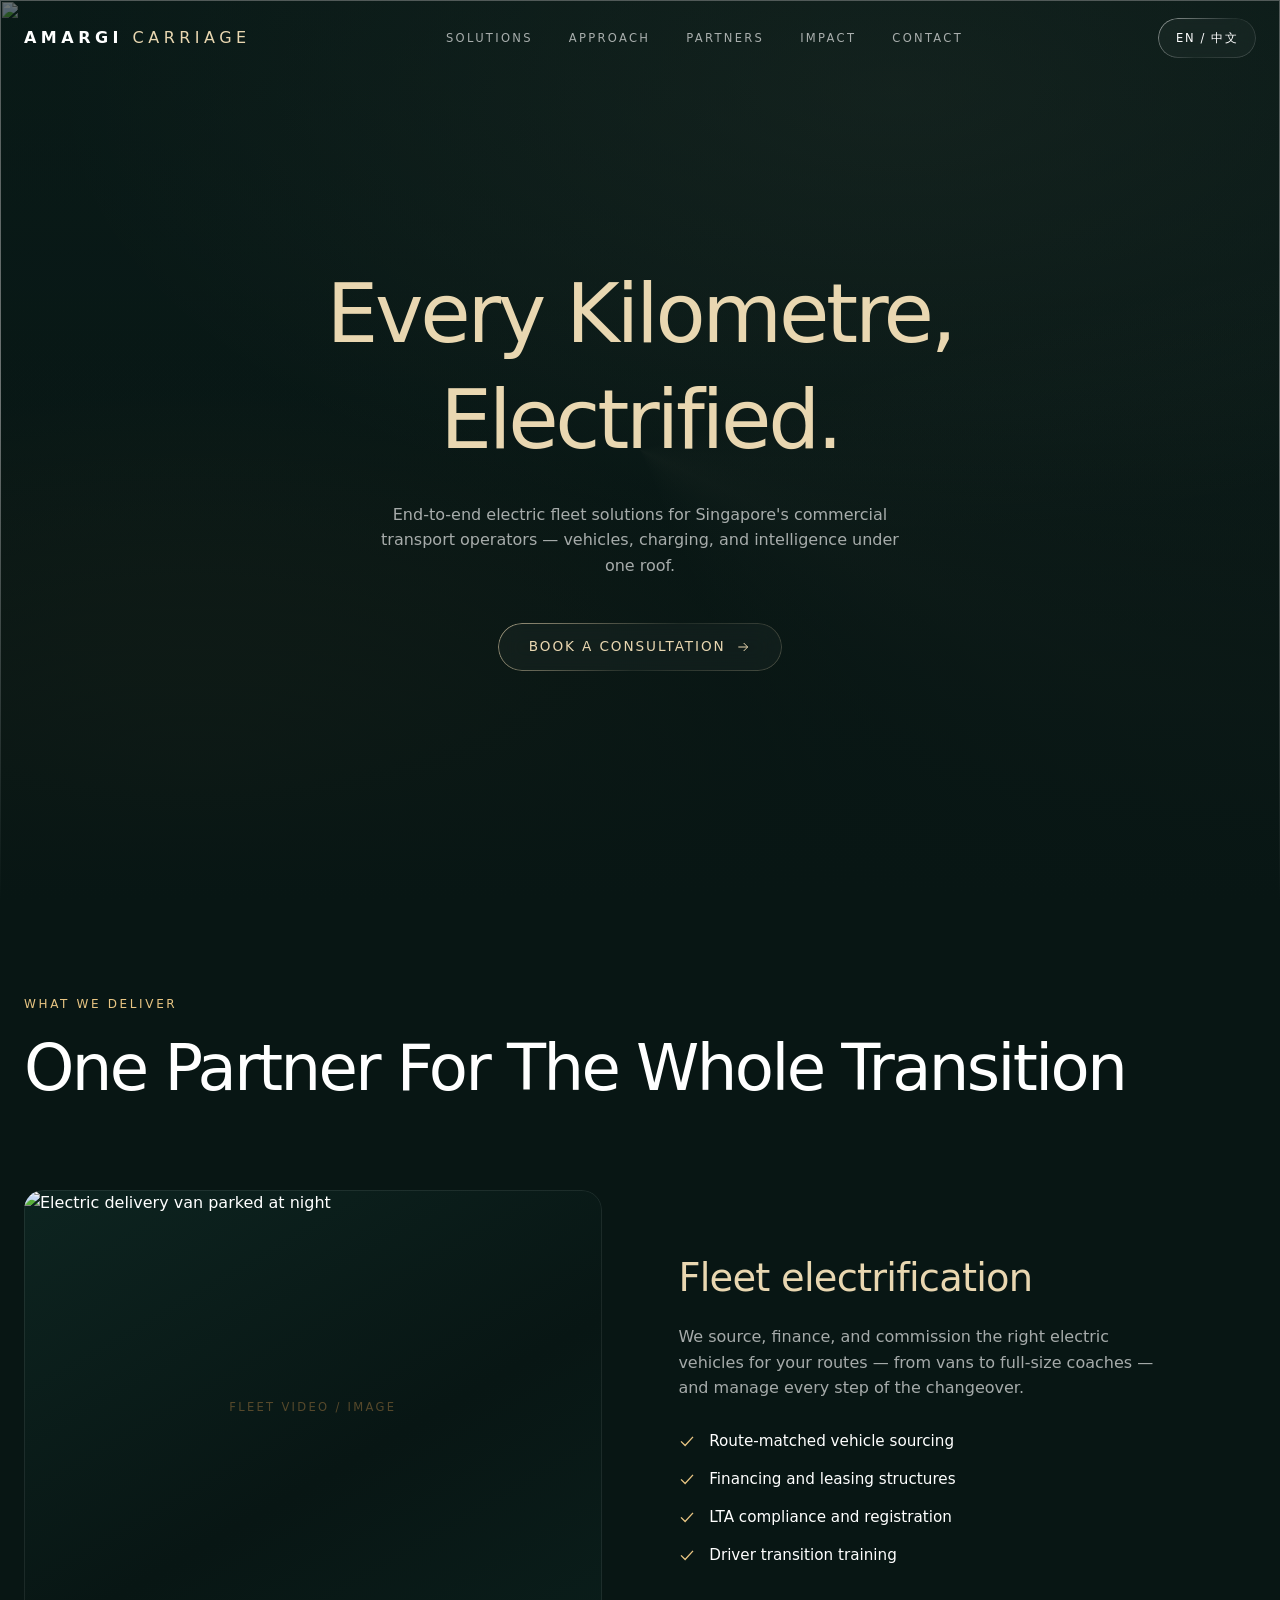
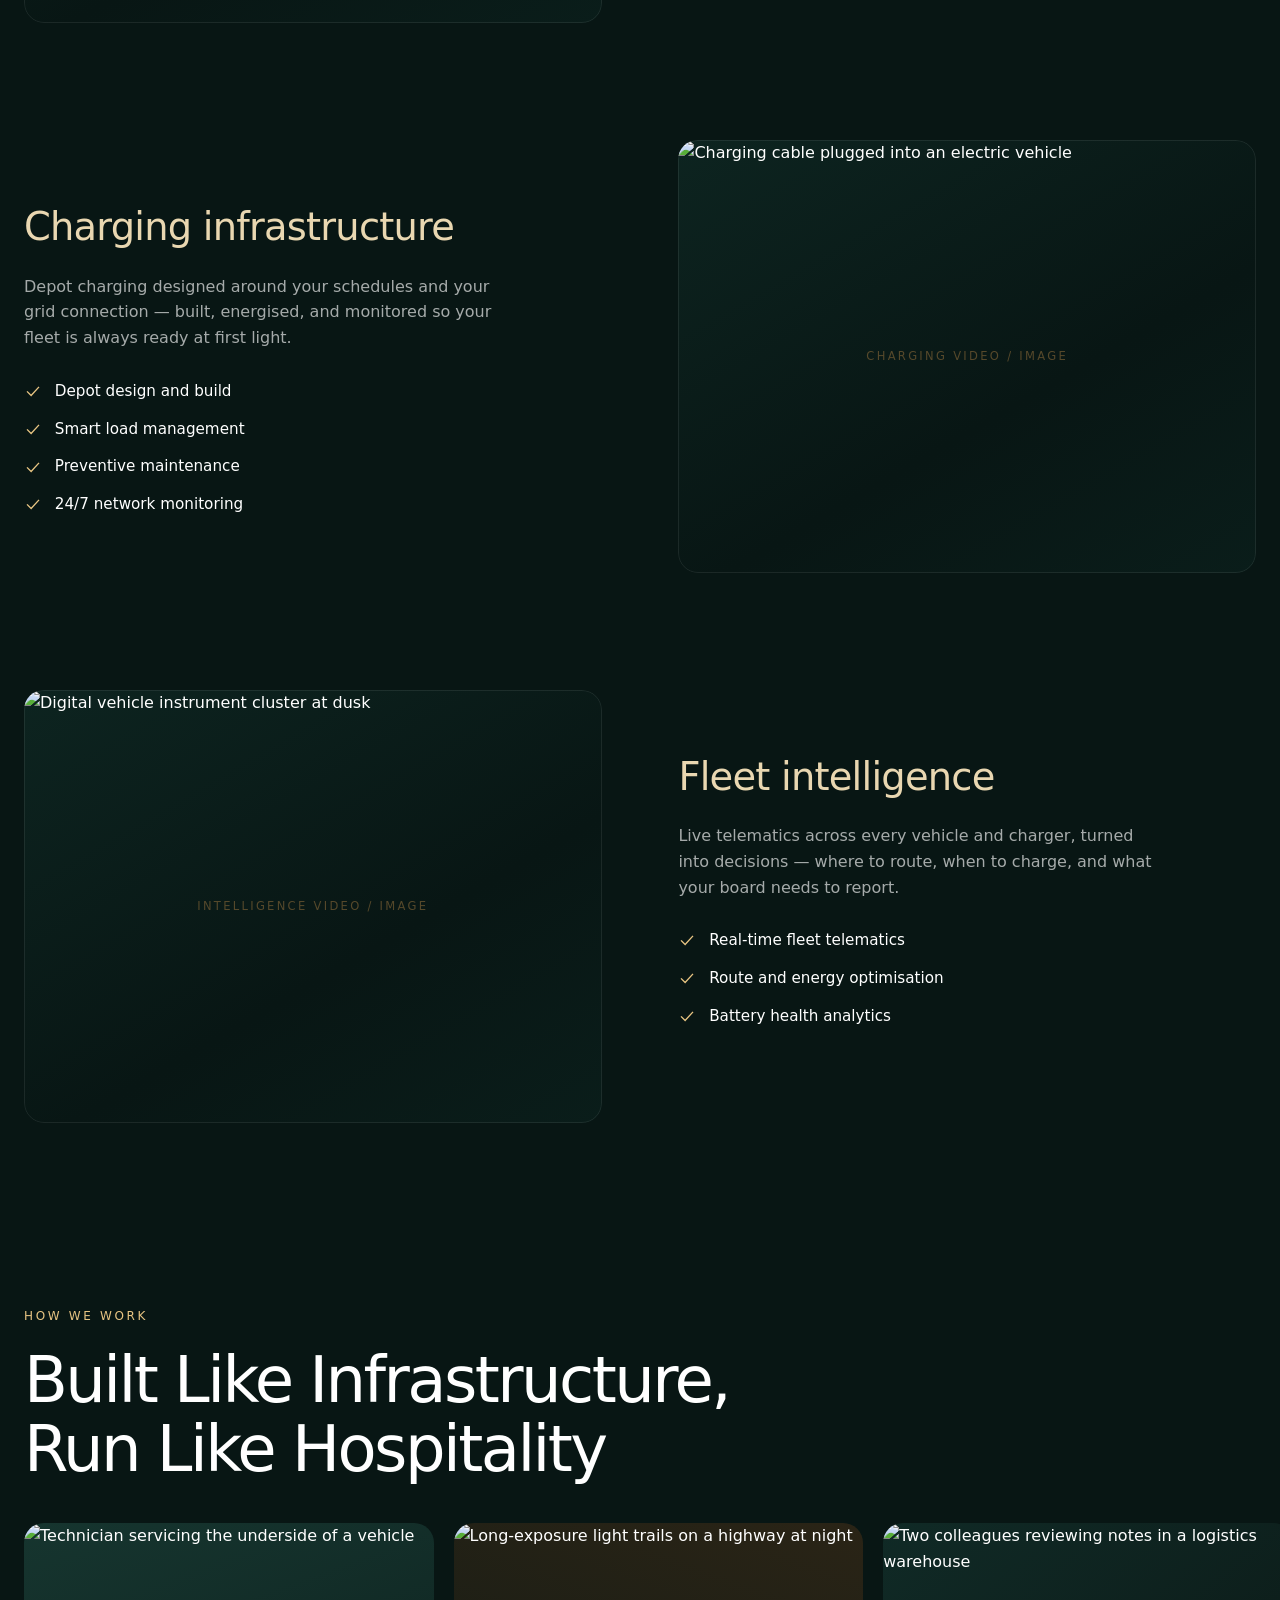
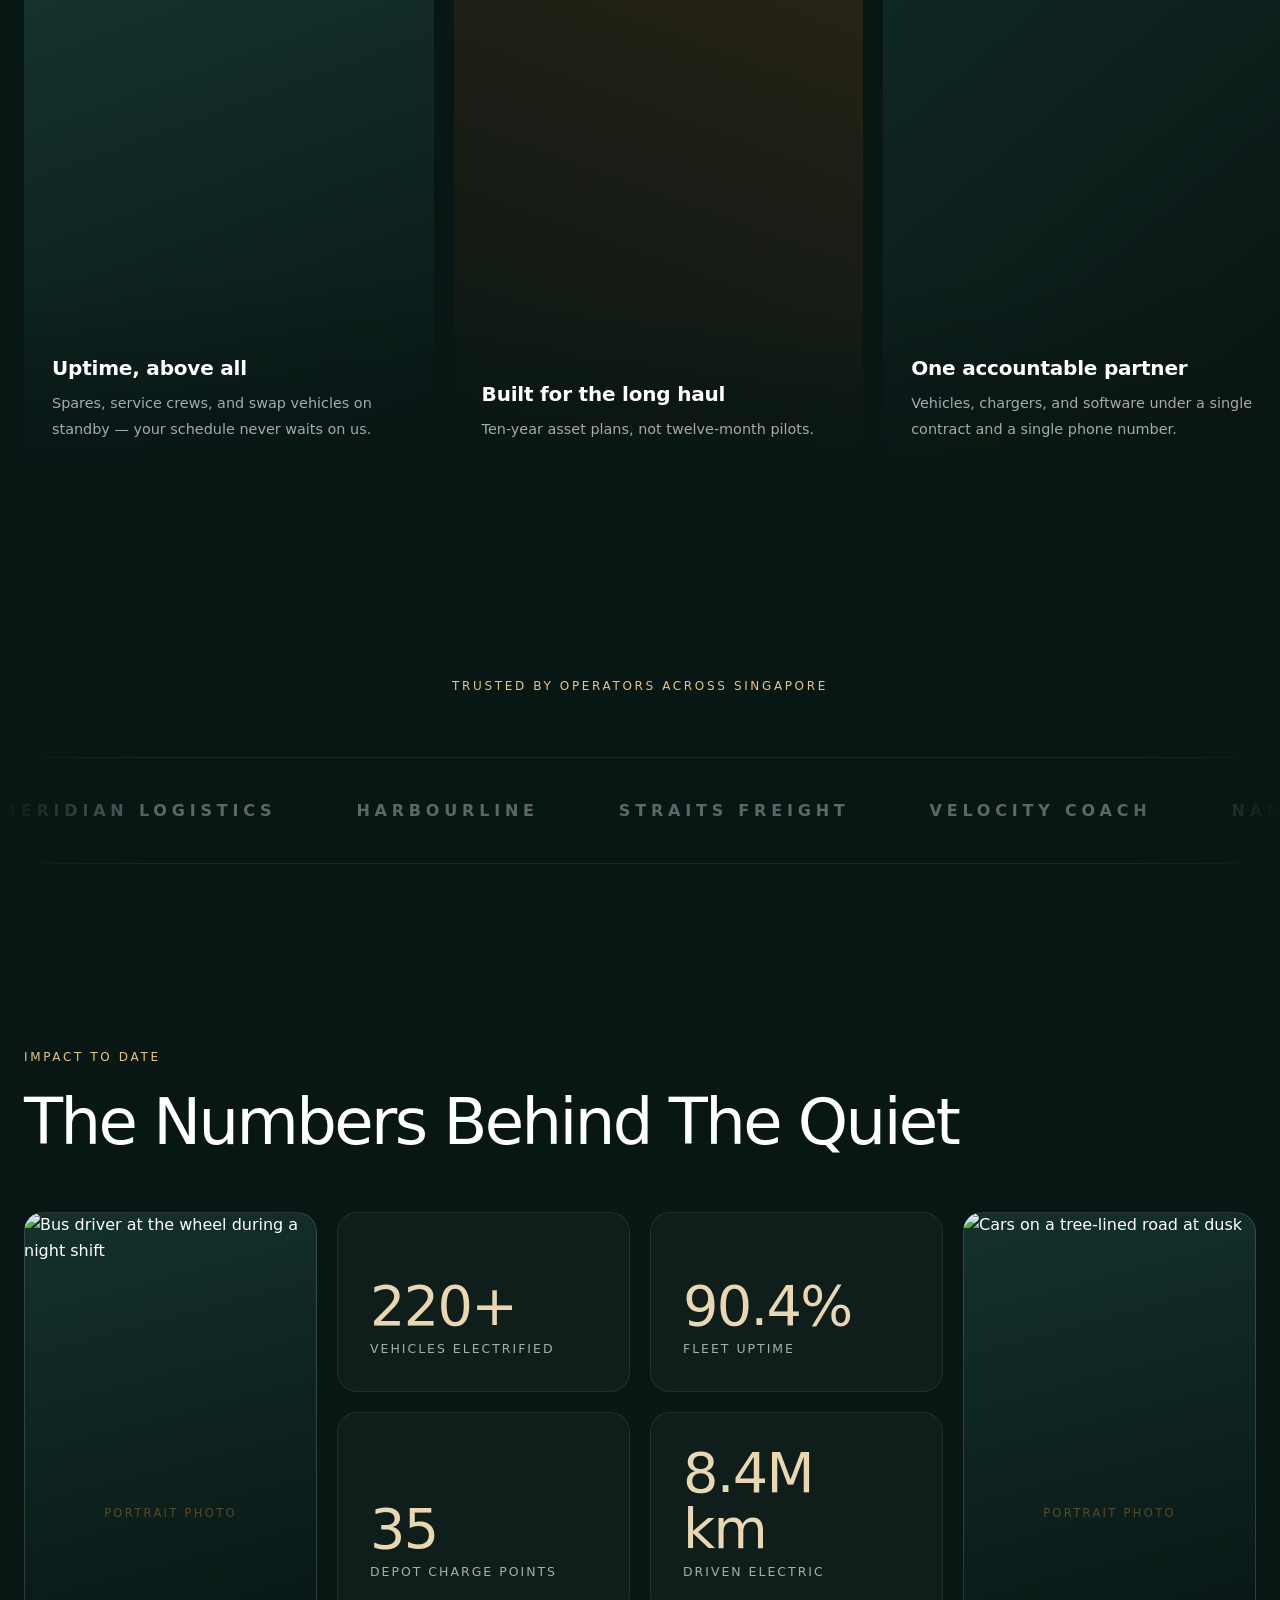
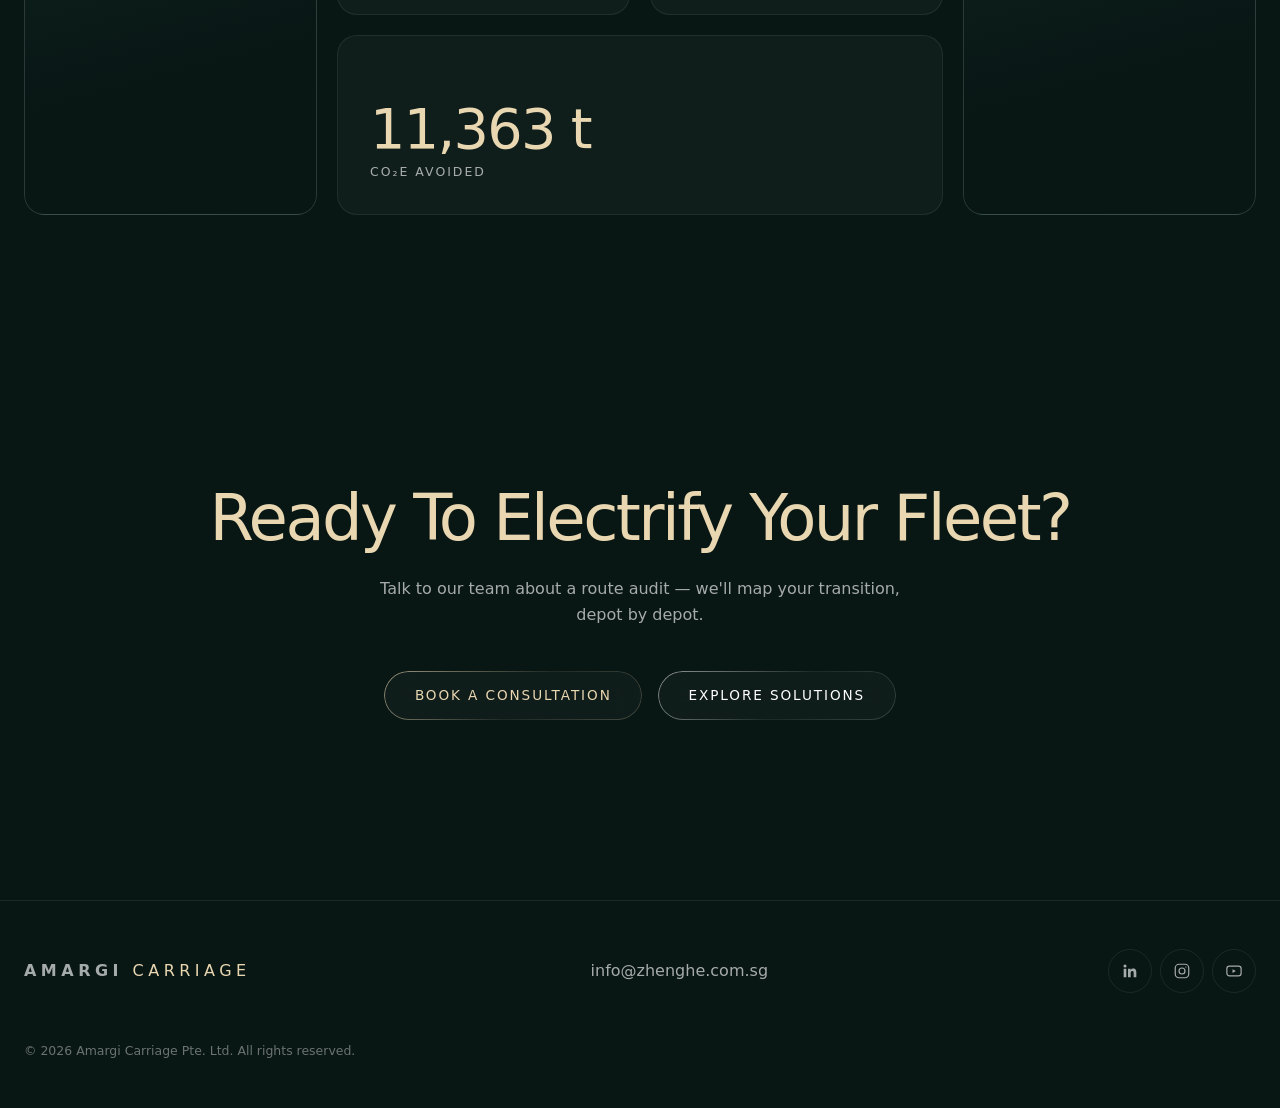
==== commit c3568015: "Rename brand: Amagi Carriage → Amargi Carriage Co-Authored-By: Claude Fable 5 <noreply@anthropic.com" ====
--- a/index.html
+++ b/index.html
@@ -3,8 +3,8 @@
 <head>
 <meta charset="UTF-8">
 <meta name="viewport" content="width=device-width, initial-scale=1">
-<title>Amagi Carriage — Electric Fleet Solutions</title>
-<meta name="description" content="Amagi Carriage delivers end-to-end electric fleet solutions for Singapore's commercial transport operators — vehicles, charging infrastructure, and fleet intelligence.">
+<title>Amargi Carriage — Electric Fleet Solutions</title>
+<meta name="description" content="Amargi Carriage delivers end-to-end electric fleet solutions for Singapore's commercial transport operators — vehicles, charging infrastructure, and fleet intelligence.">
 
 <!-- Satoshi variable font via Fontshare. Falls back to system grotesque if offline. -->
 <link rel="preconnect" href="https://api.fontshare.com">
@@ -528,7 +528,7 @@
 <!-- ============ 1. NAV ============ -->
 <header class="nav" id="nav">
   <div class="container nav-inner">
-    <a class="nav-logo" href="#top" aria-label="Amagi Carriage — home">Amagi<span>&nbsp;Carriage</span></a>
+    <a class="nav-logo" href="#top" aria-label="Amargi Carriage — home">Amargi<span>&nbsp;Carriage</span></a>
     <nav class="nav-links" aria-label="Primary">
       <a href="#solutions">Solutions</a>
       <a href="#approach">Approach</a>
@@ -742,7 +742,7 @@
 <!-- ============ 8. FOOTER ============ -->
 <footer class="footer">
   <div class="container footer-inner">
-    <a class="nav-logo" href="#top">Amagi<span>&nbsp;Carriage</span></a>
+    <a class="nav-logo" href="#top">Amargi<span>&nbsp;Carriage</span></a>
     <a href="mailto:info@zhenghe.com.sg">info@zhenghe.com.sg</a><!-- swap if your public contact differs -->
     <div class="footer-social">
       <a href="#" aria-label="LinkedIn">
@@ -755,7 +755,7 @@
         <svg width="18" height="18" viewBox="0 0 24 24" fill="none" stroke="currentColor" stroke-width="1.6" aria-hidden="true"><rect x="2.5" y="5.5" width="19" height="13" rx="3.5"/><path d="M10 9.5v5l4.5-2.5L10 9.5z" fill="currentColor" stroke="none"/></svg>
       </a>
     </div>
-    <p class="footer-copy">© 2026 Amagi Carriage Pte. Ltd. All rights reserved.</p>
+    <p class="footer-copy">© 2026 Amargi Carriage Pte. Ltd. All rights reserved.</p>
   </div>
 </footer>
 
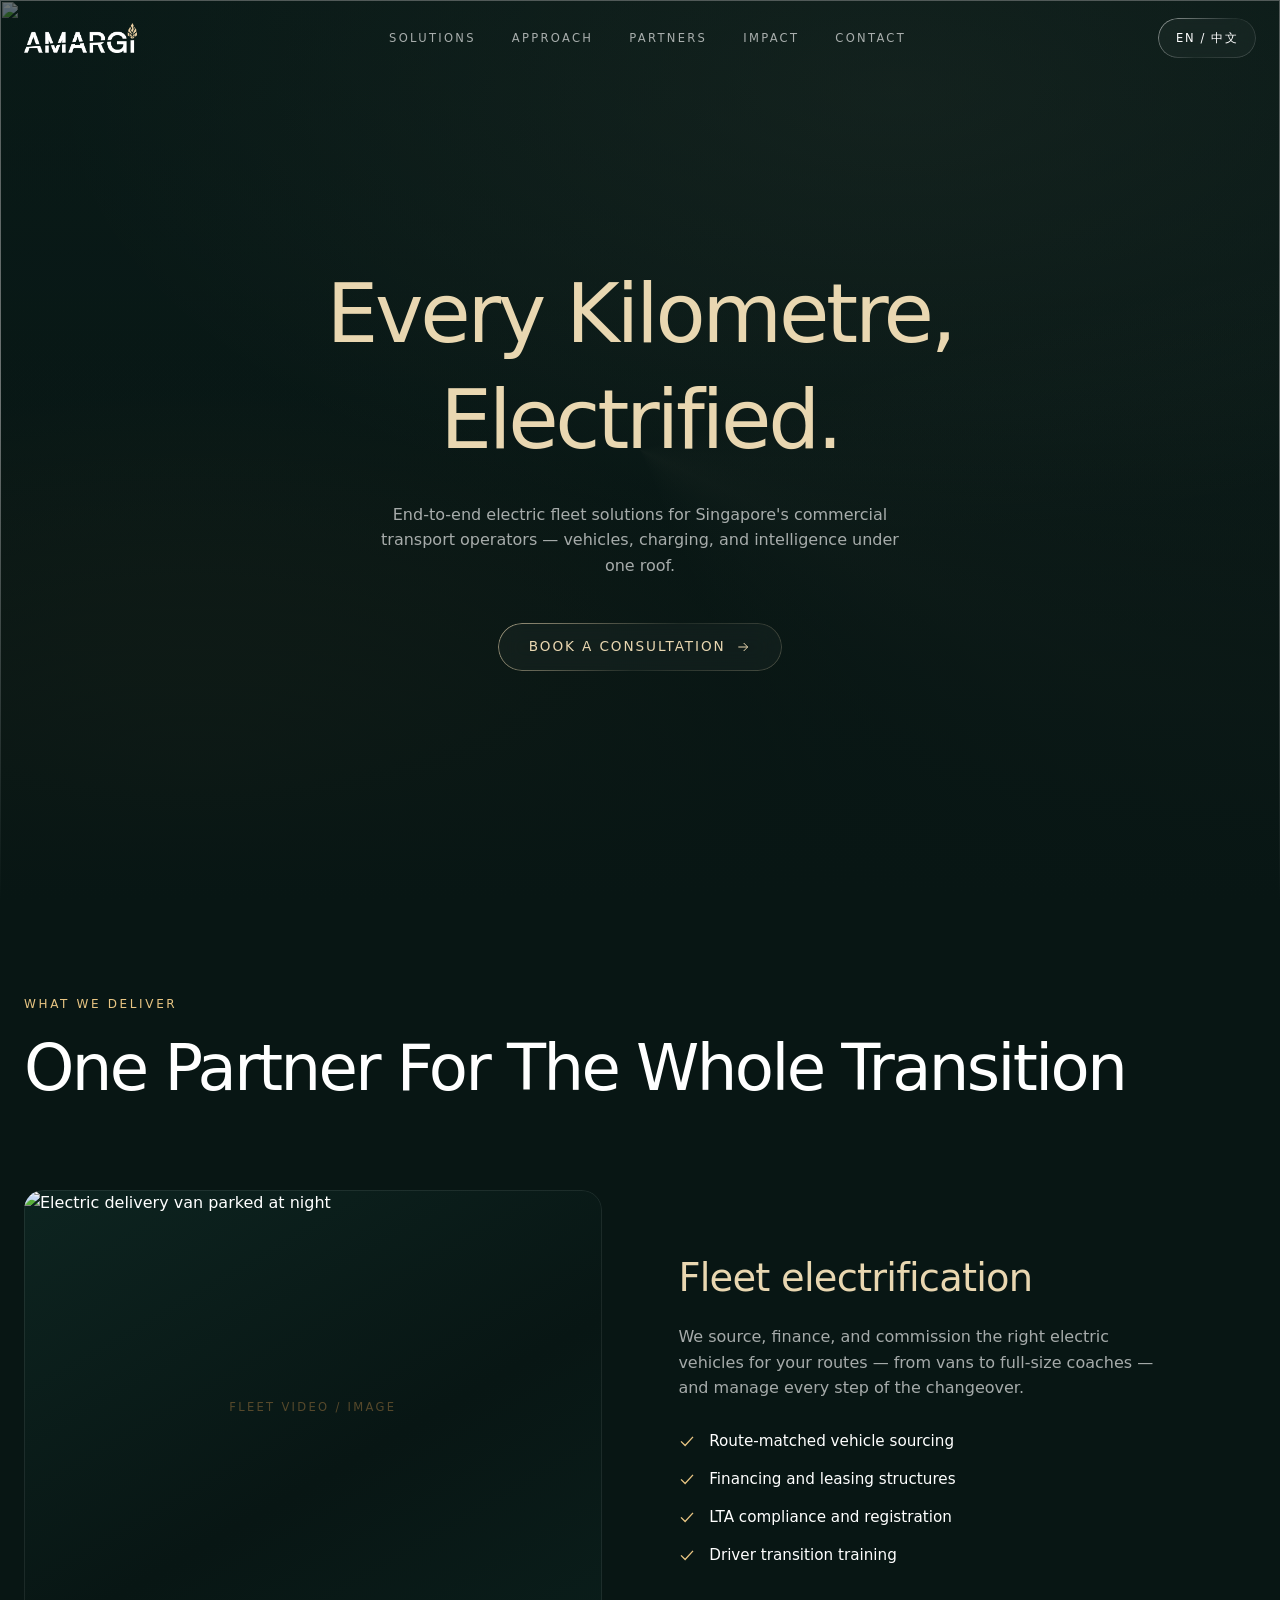
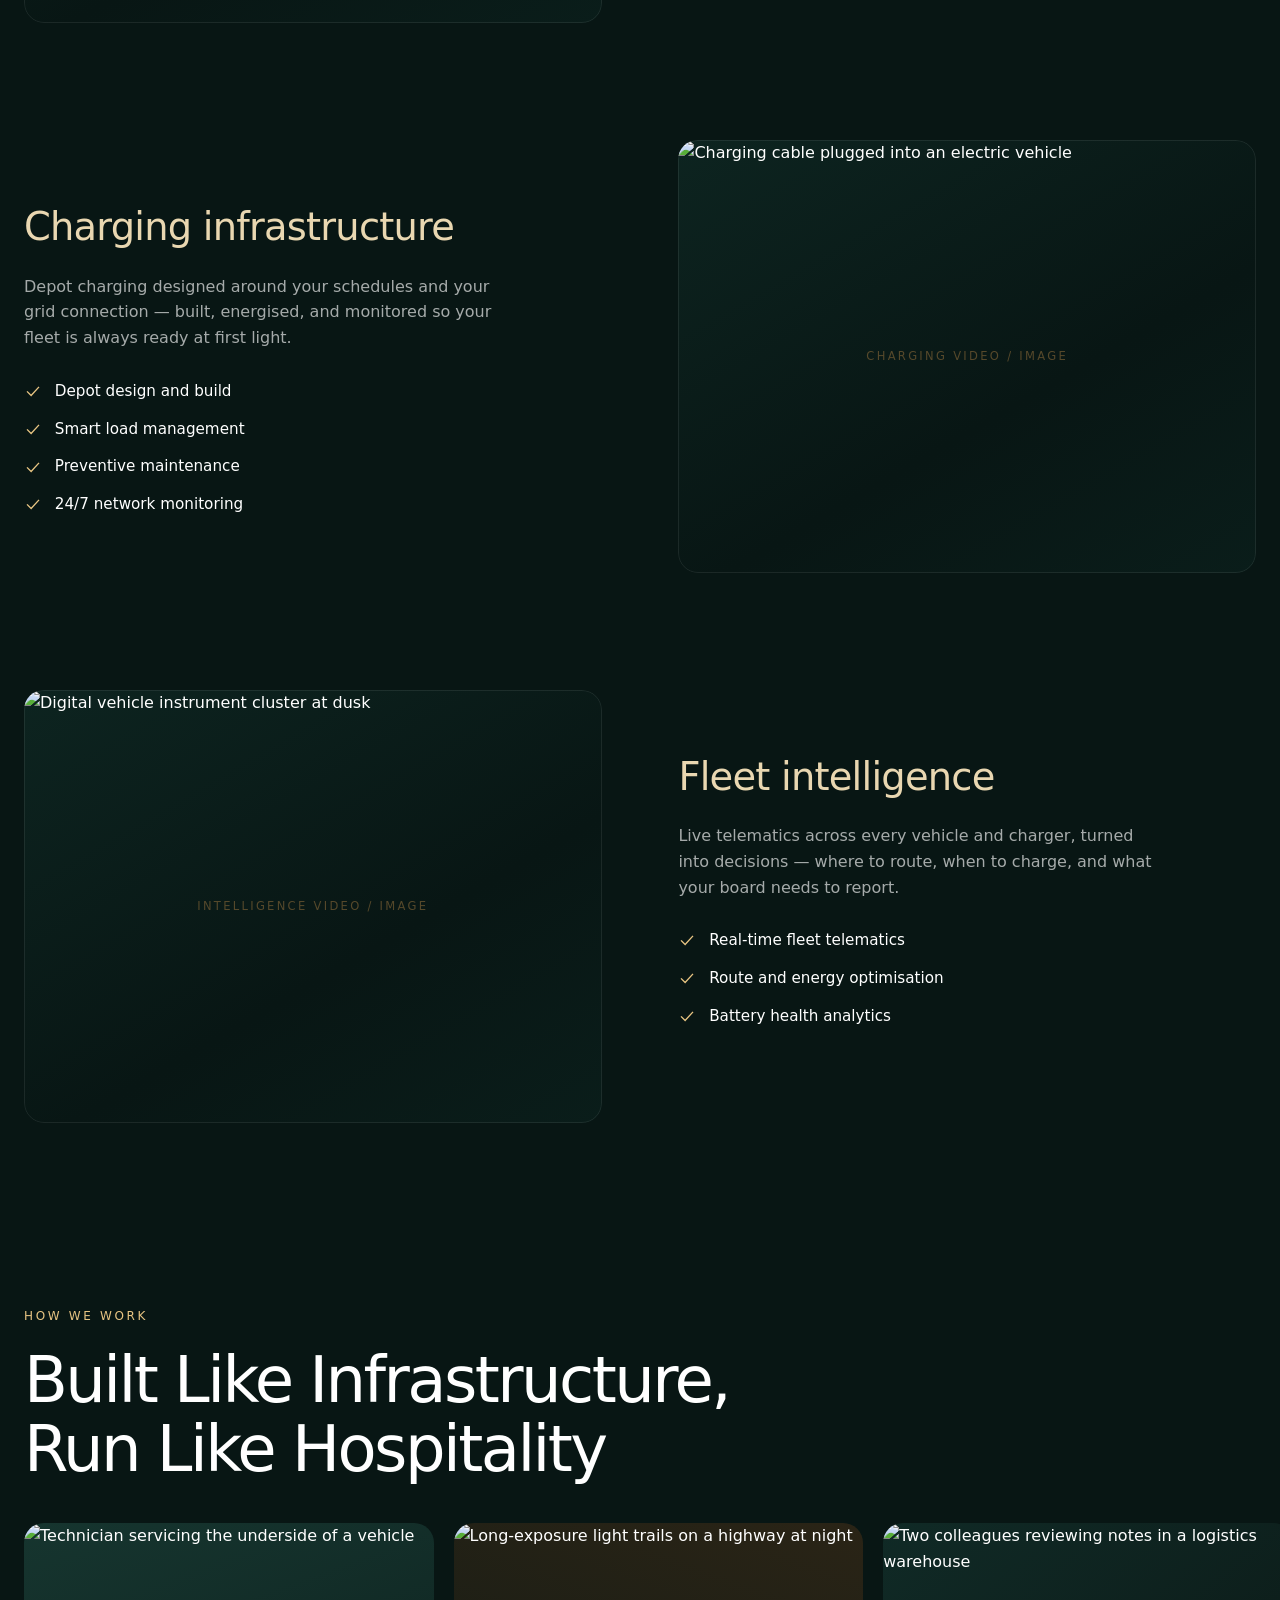
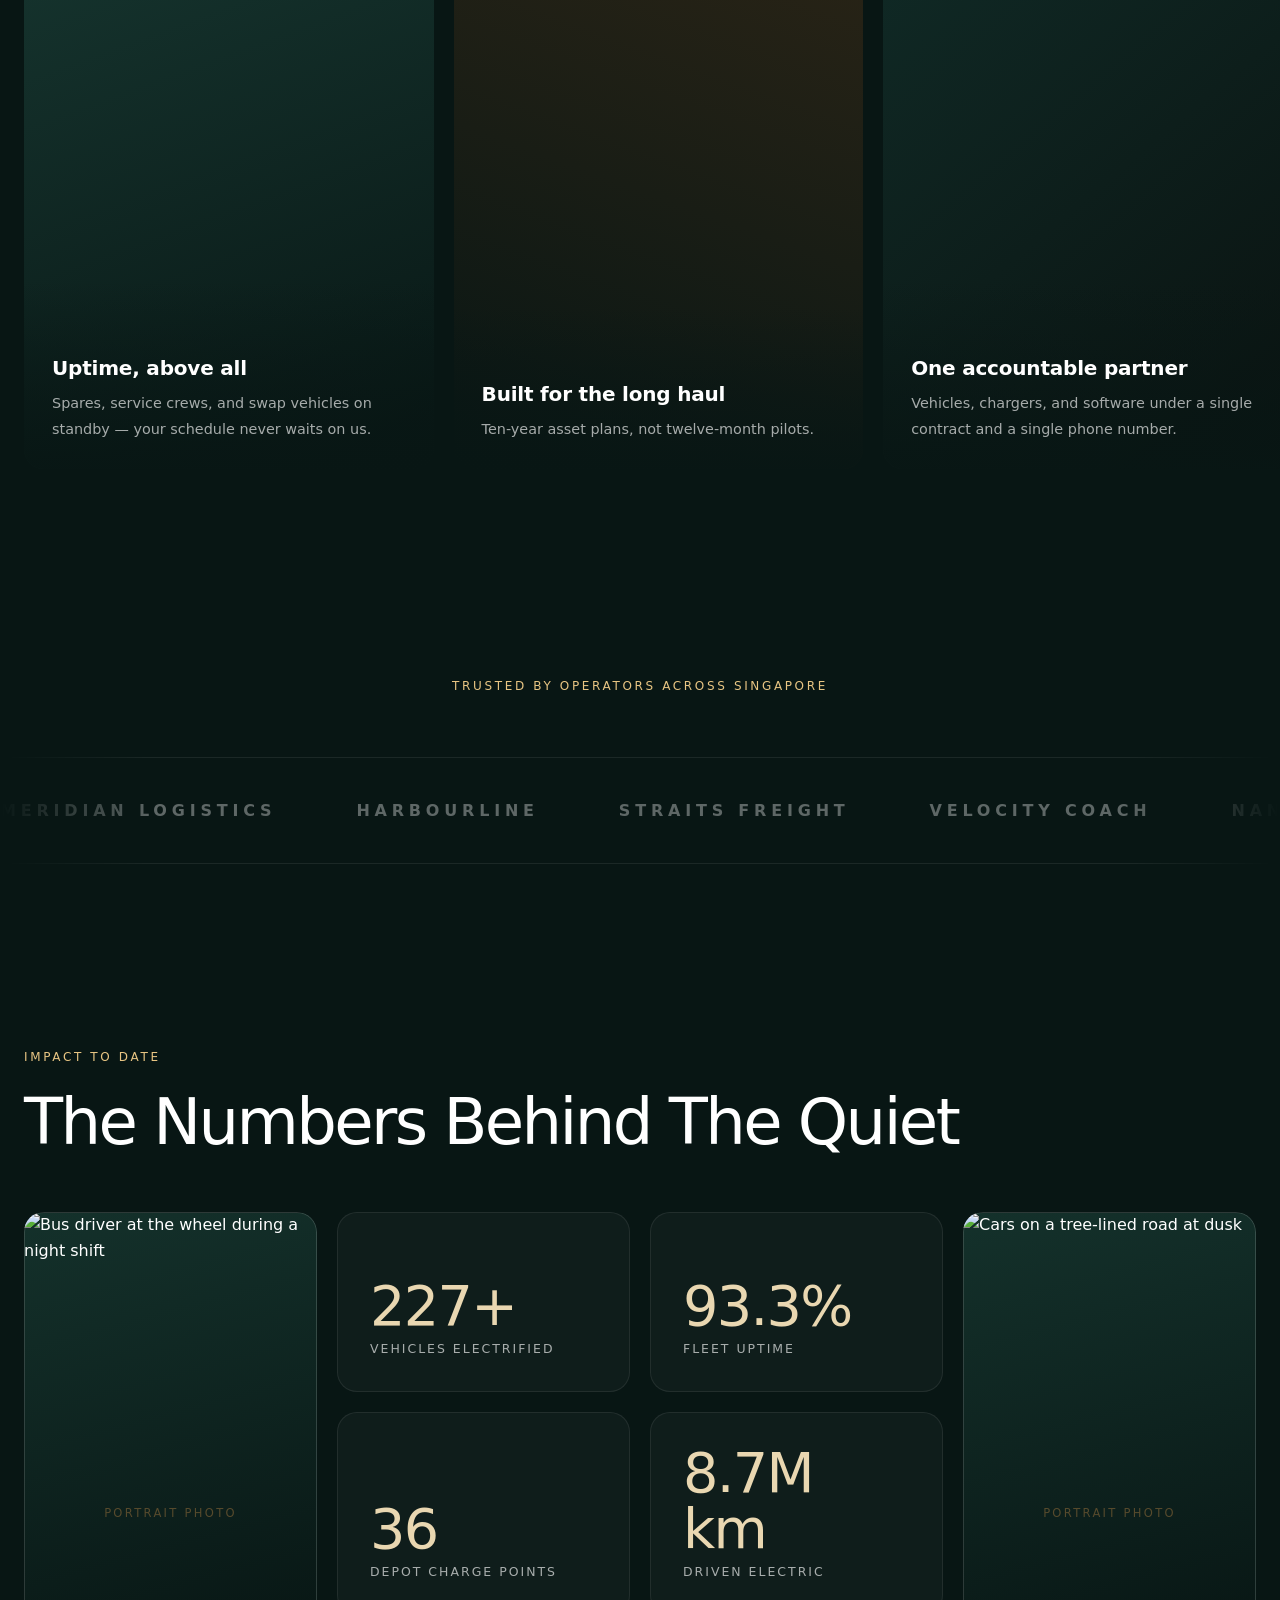
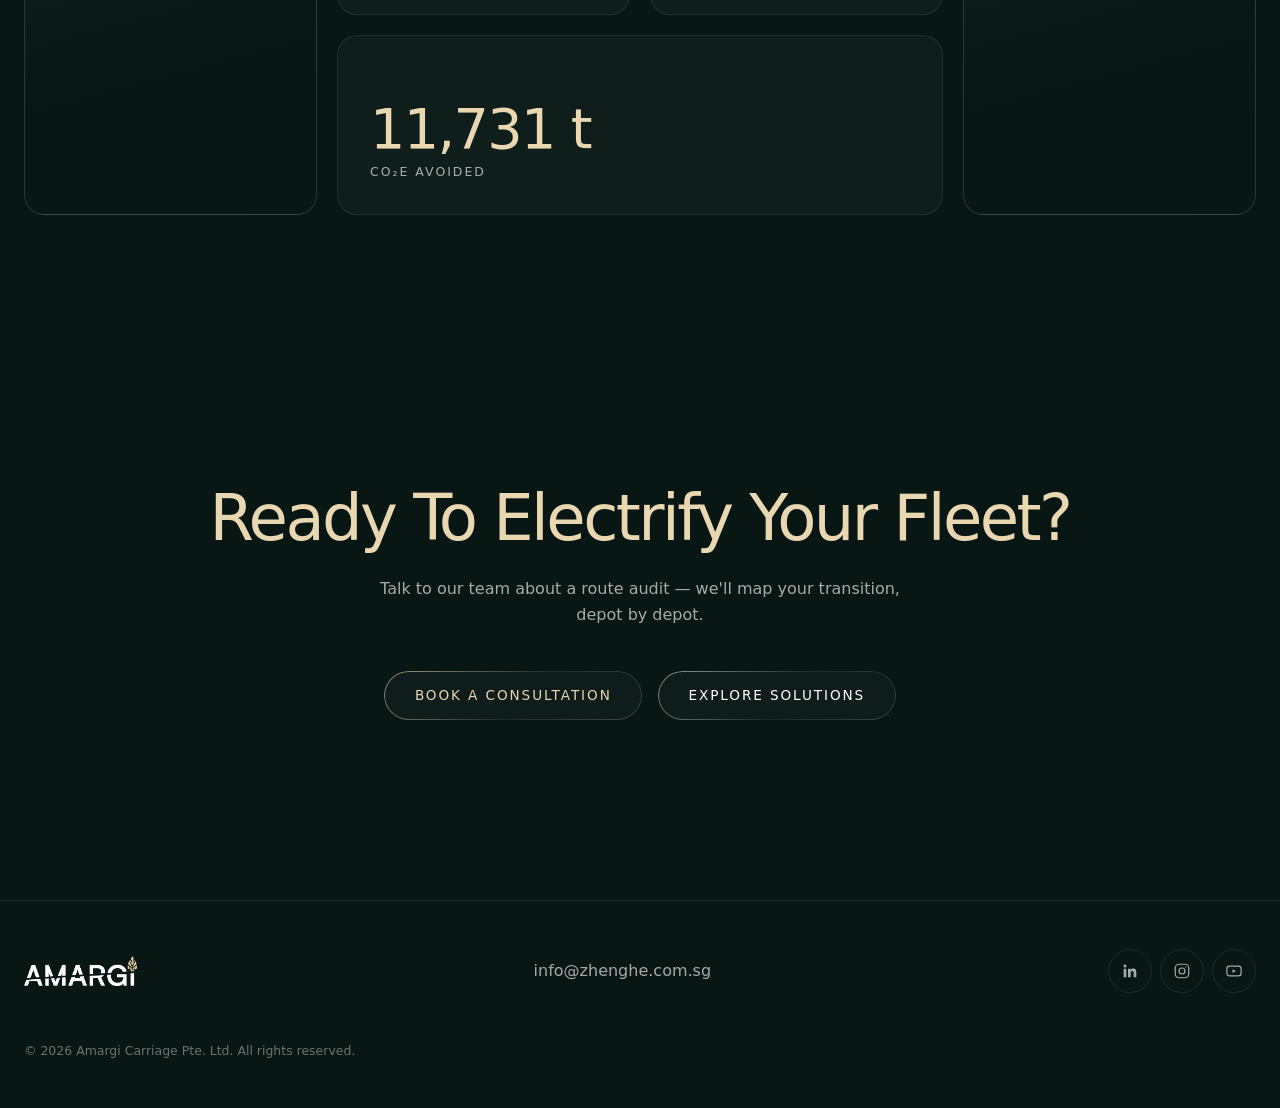
==== commit 8315fd7b: "Replace text wordmark with Amargi logo; add favicon from gold mark Co-Authored-By: Claude Fable 5 <n" ====
--- a/index.html
+++ b/index.html
@@ -5,6 +5,7 @@
 <meta name="viewport" content="width=device-width, initial-scale=1">
 <title>Amargi Carriage — Electric Fleet Solutions</title>
 <meta name="description" content="Amargi Carriage delivers end-to-end electric fleet solutions for Singapore's commercial transport operators — vehicles, charging infrastructure, and fleet intelligence.">
+<link rel="icon" type="image/png" href="assets/favicon.png">
 
 <!-- Satoshi variable font via Fontshare. Falls back to system grotesque if offline. -->
 <link rel="preconnect" href="https://api.fontshare.com">
@@ -182,13 +183,8 @@
   gap: 2rem;
   min-height: 76px;
 }
-.nav-logo {
-  font-size: 1rem;
-  font-weight: 700;
-  letter-spacing: 0.28em;
-  text-transform: uppercase;
-}
-.nav-logo span { color: var(--accent); font-weight: 300; }
+.nav-logo { display: inline-flex; align-items: center; }
+.nav-logo img { height: 30px; width: auto; }
 .nav-links {
   display: flex;
   align-items: center;
@@ -528,7 +524,7 @@
 <!-- ============ 1. NAV ============ -->
 <header class="nav" id="nav">
   <div class="container nav-inner">
-    <a class="nav-logo" href="#top" aria-label="Amargi Carriage — home">Amargi<span>&nbsp;Carriage</span></a>
+    <a class="nav-logo" href="#top" aria-label="Amargi Carriage — home"><img src="assets/amargi-logo.png" alt="Amargi Carriage"></a>
     <nav class="nav-links" aria-label="Primary">
       <a href="#solutions">Solutions</a>
       <a href="#approach">Approach</a>
@@ -742,7 +738,7 @@
 <!-- ============ 8. FOOTER ============ -->
 <footer class="footer">
   <div class="container footer-inner">
-    <a class="nav-logo" href="#top">Amargi<span>&nbsp;Carriage</span></a>
+    <a class="nav-logo" href="#top"><img src="assets/amargi-logo.png" alt="Amargi Carriage"></a>
     <a href="mailto:info@zhenghe.com.sg">info@zhenghe.com.sg</a><!-- swap if your public contact differs -->
     <div class="footer-social">
       <a href="#" aria-label="LinkedIn">
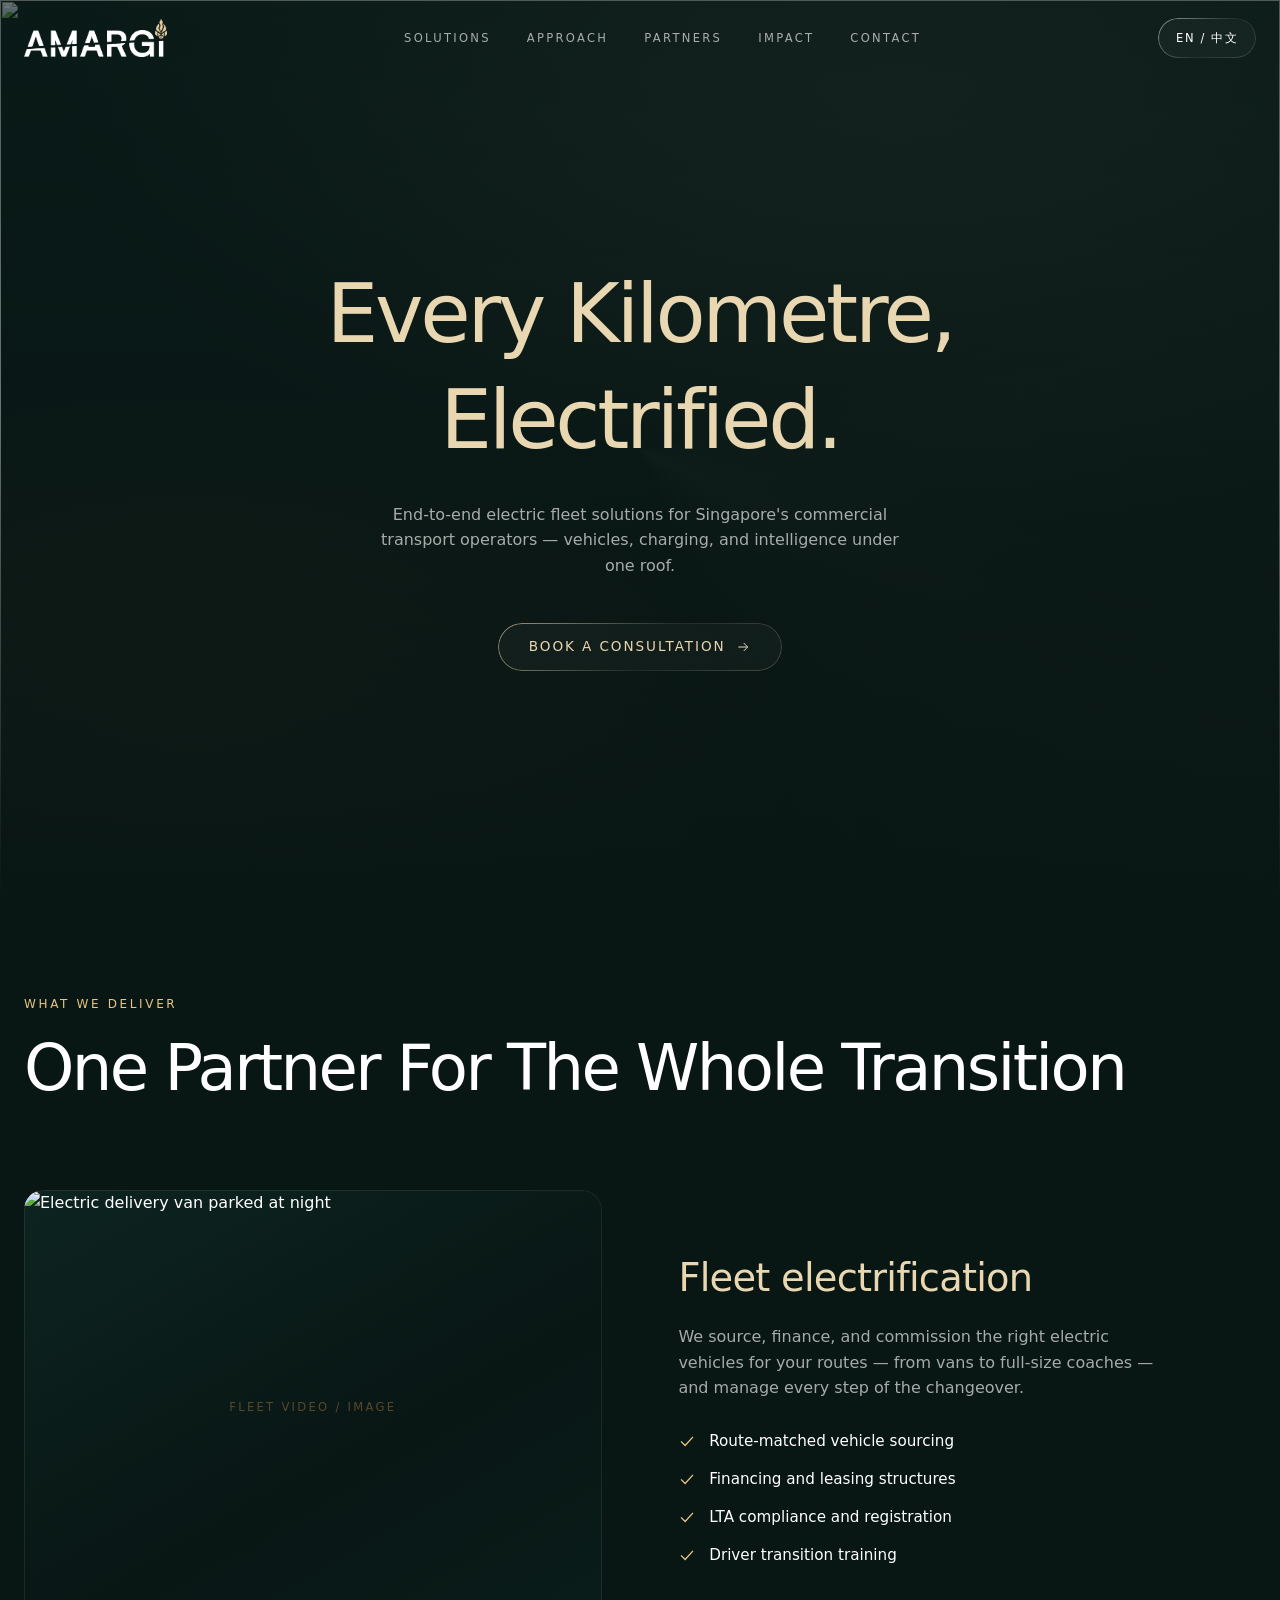
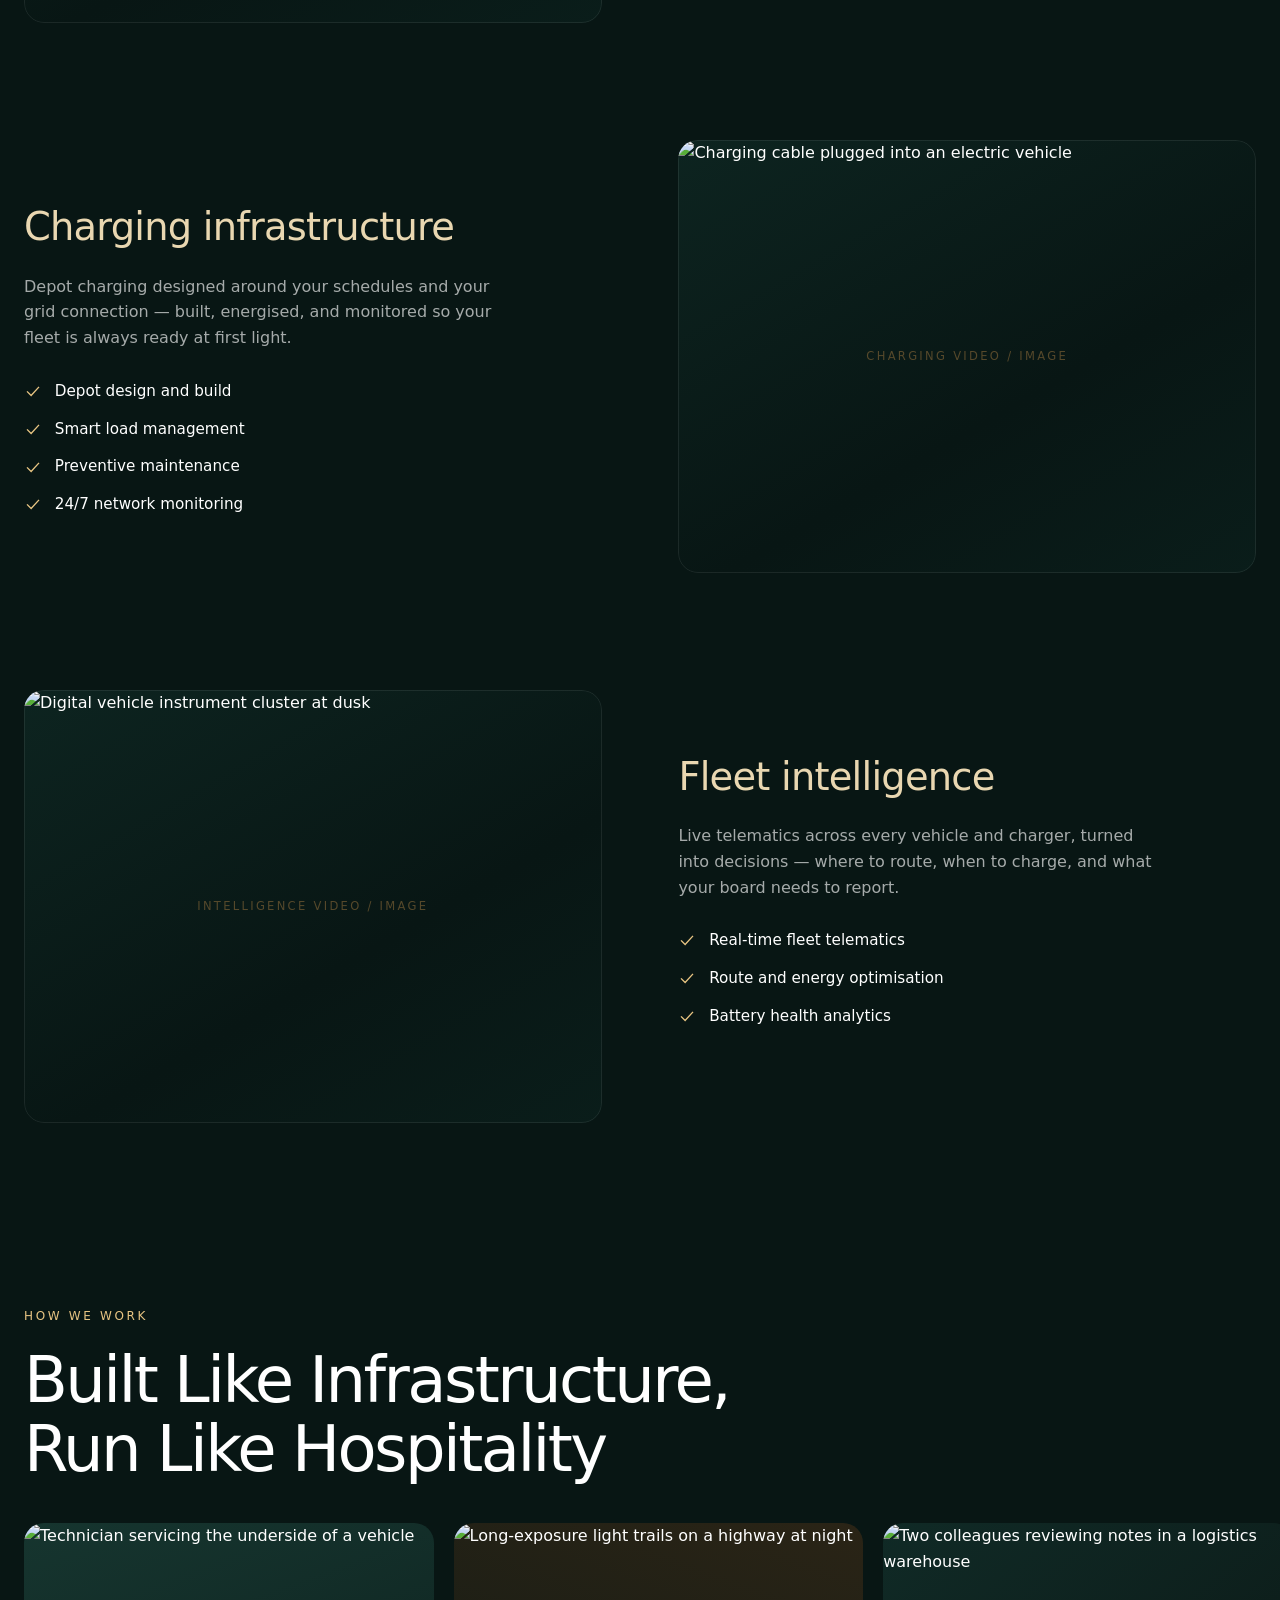
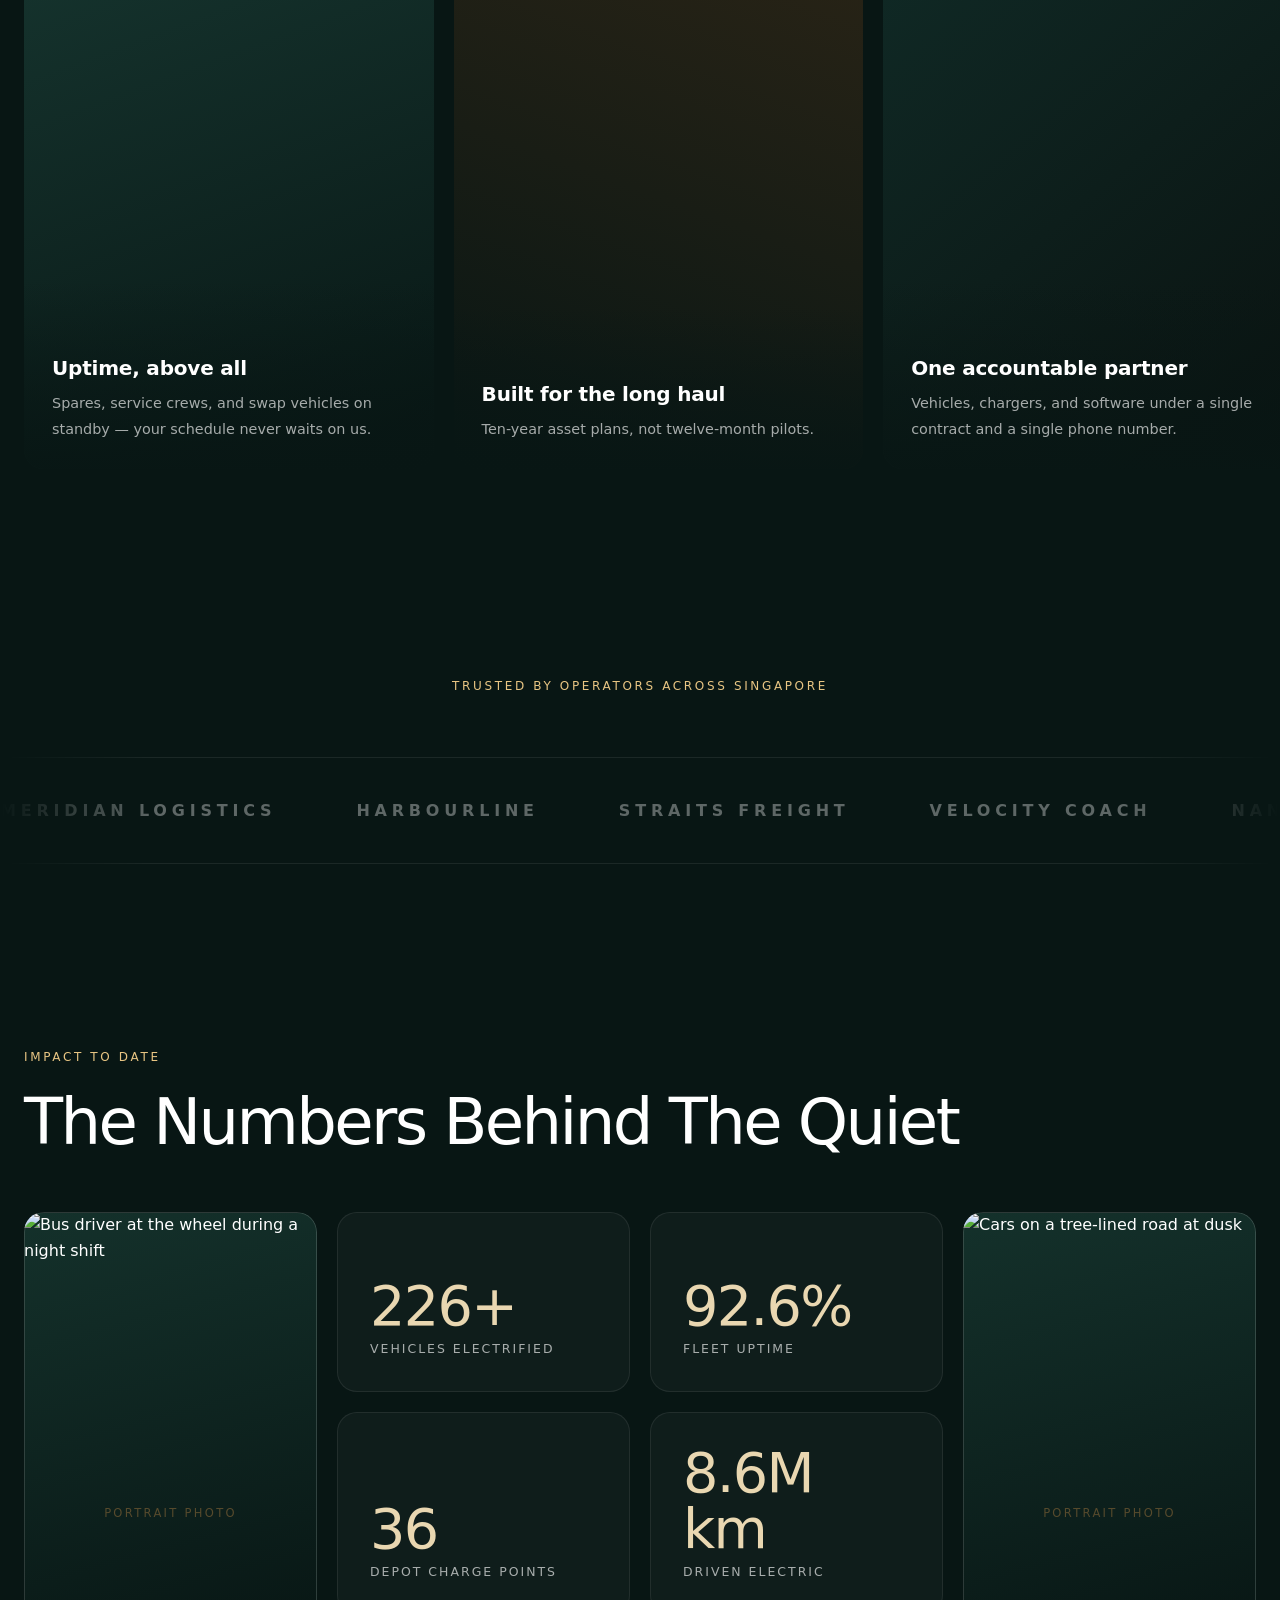
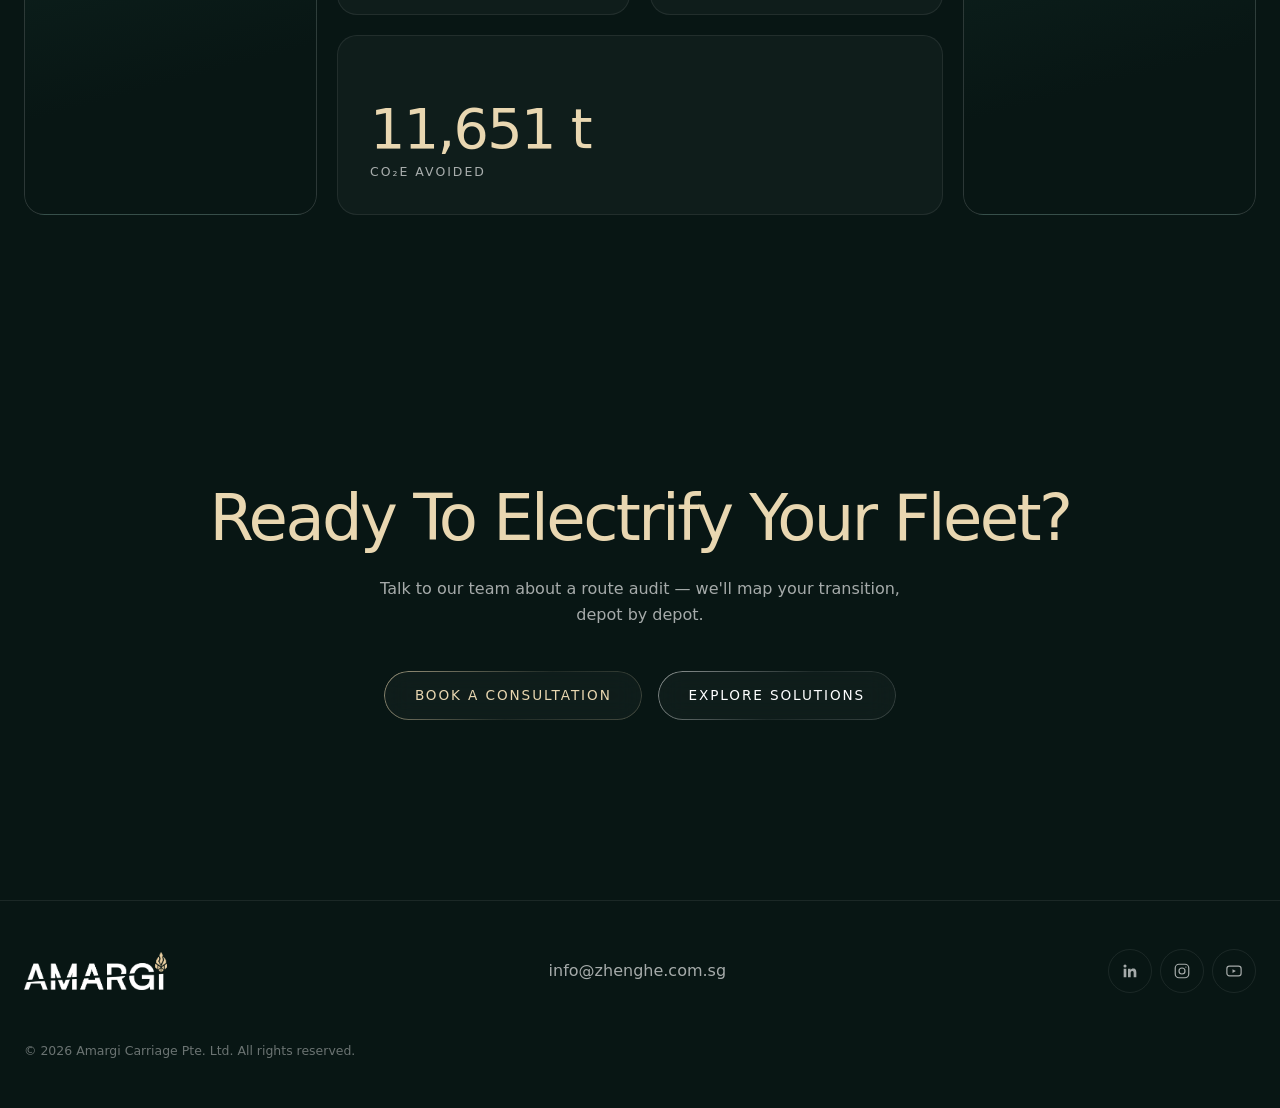
==== commit a358e28b: "Bump nav logo to 38px so the gold mark reads clearly Co-Authored-By: Claude Fable 5 <noreply@anthrop" ====
--- a/index.html
+++ b/index.html
@@ -184,7 +184,7 @@
   min-height: 76px;
 }
 .nav-logo { display: inline-flex; align-items: center; }
-.nav-logo img { height: 30px; width: auto; }
+.nav-logo img { height: 38px; width: auto; }
 .nav-links {
   display: flex;
   align-items: center;
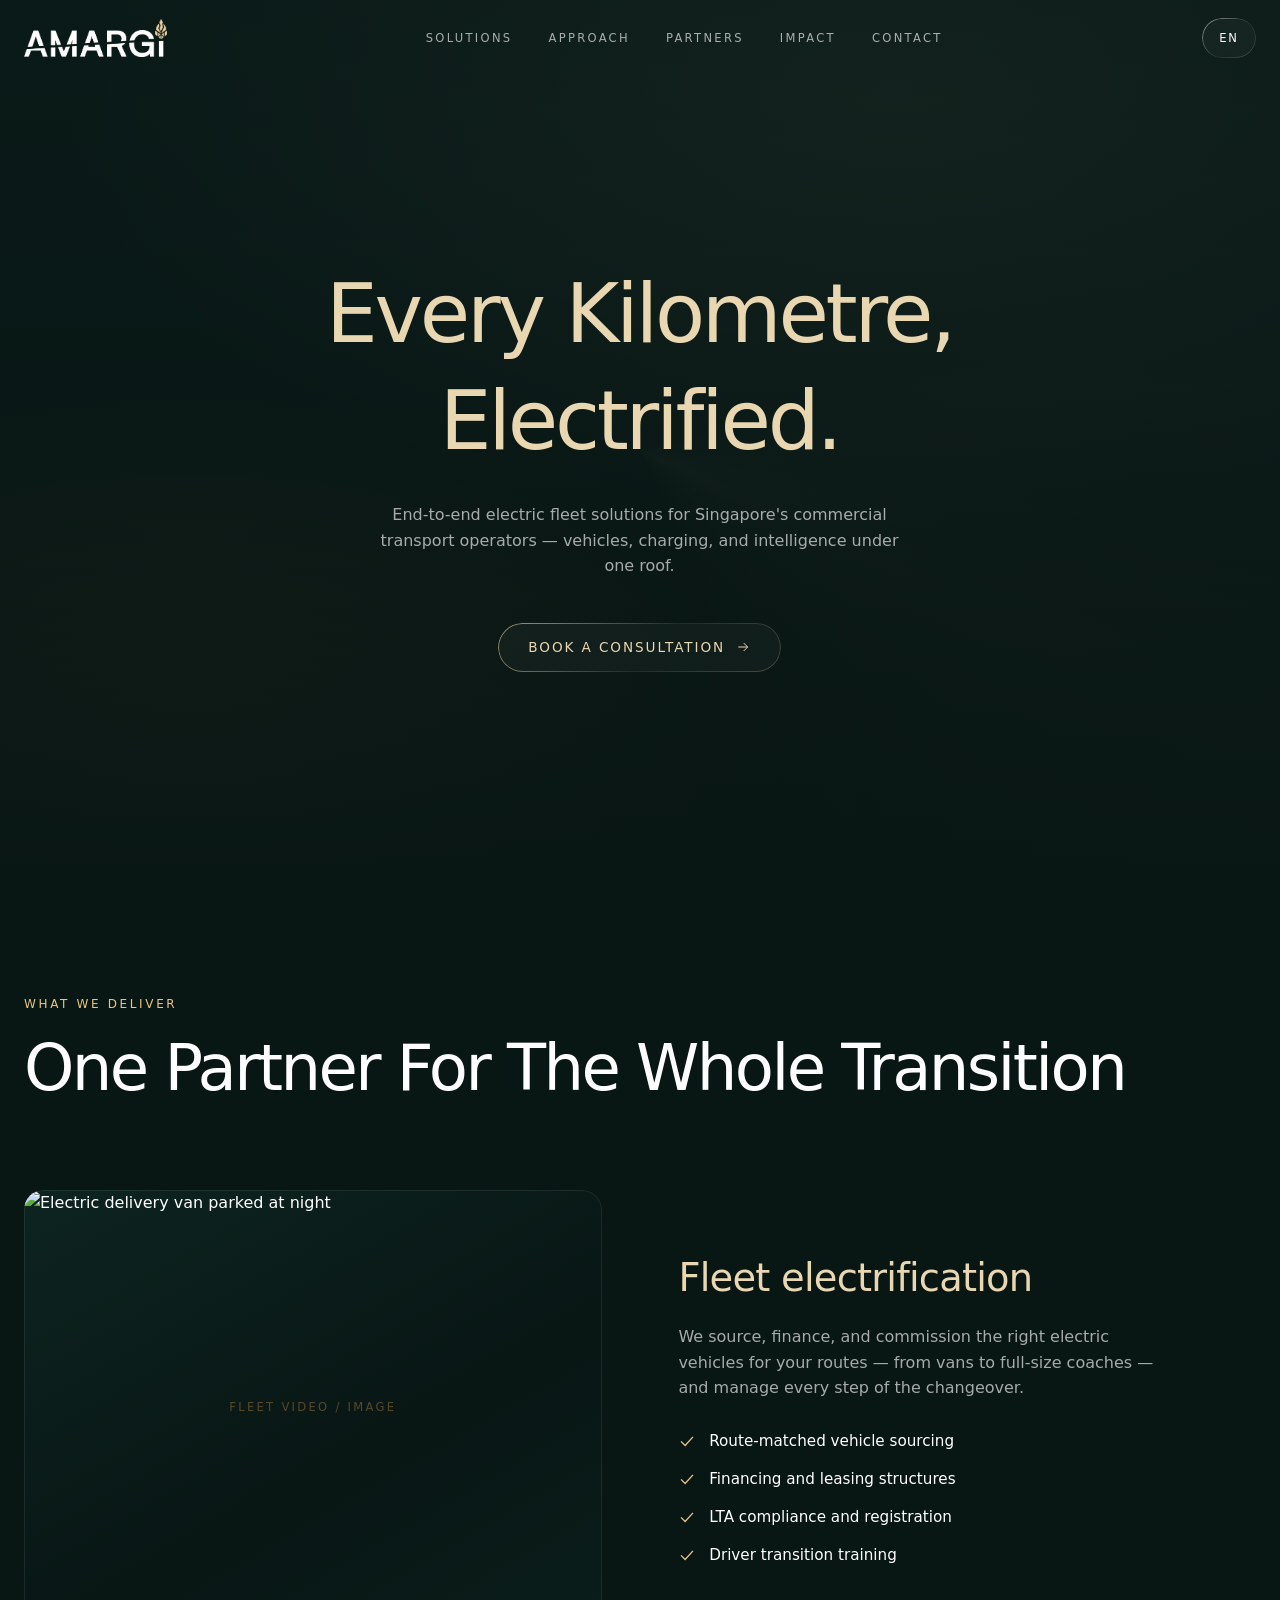
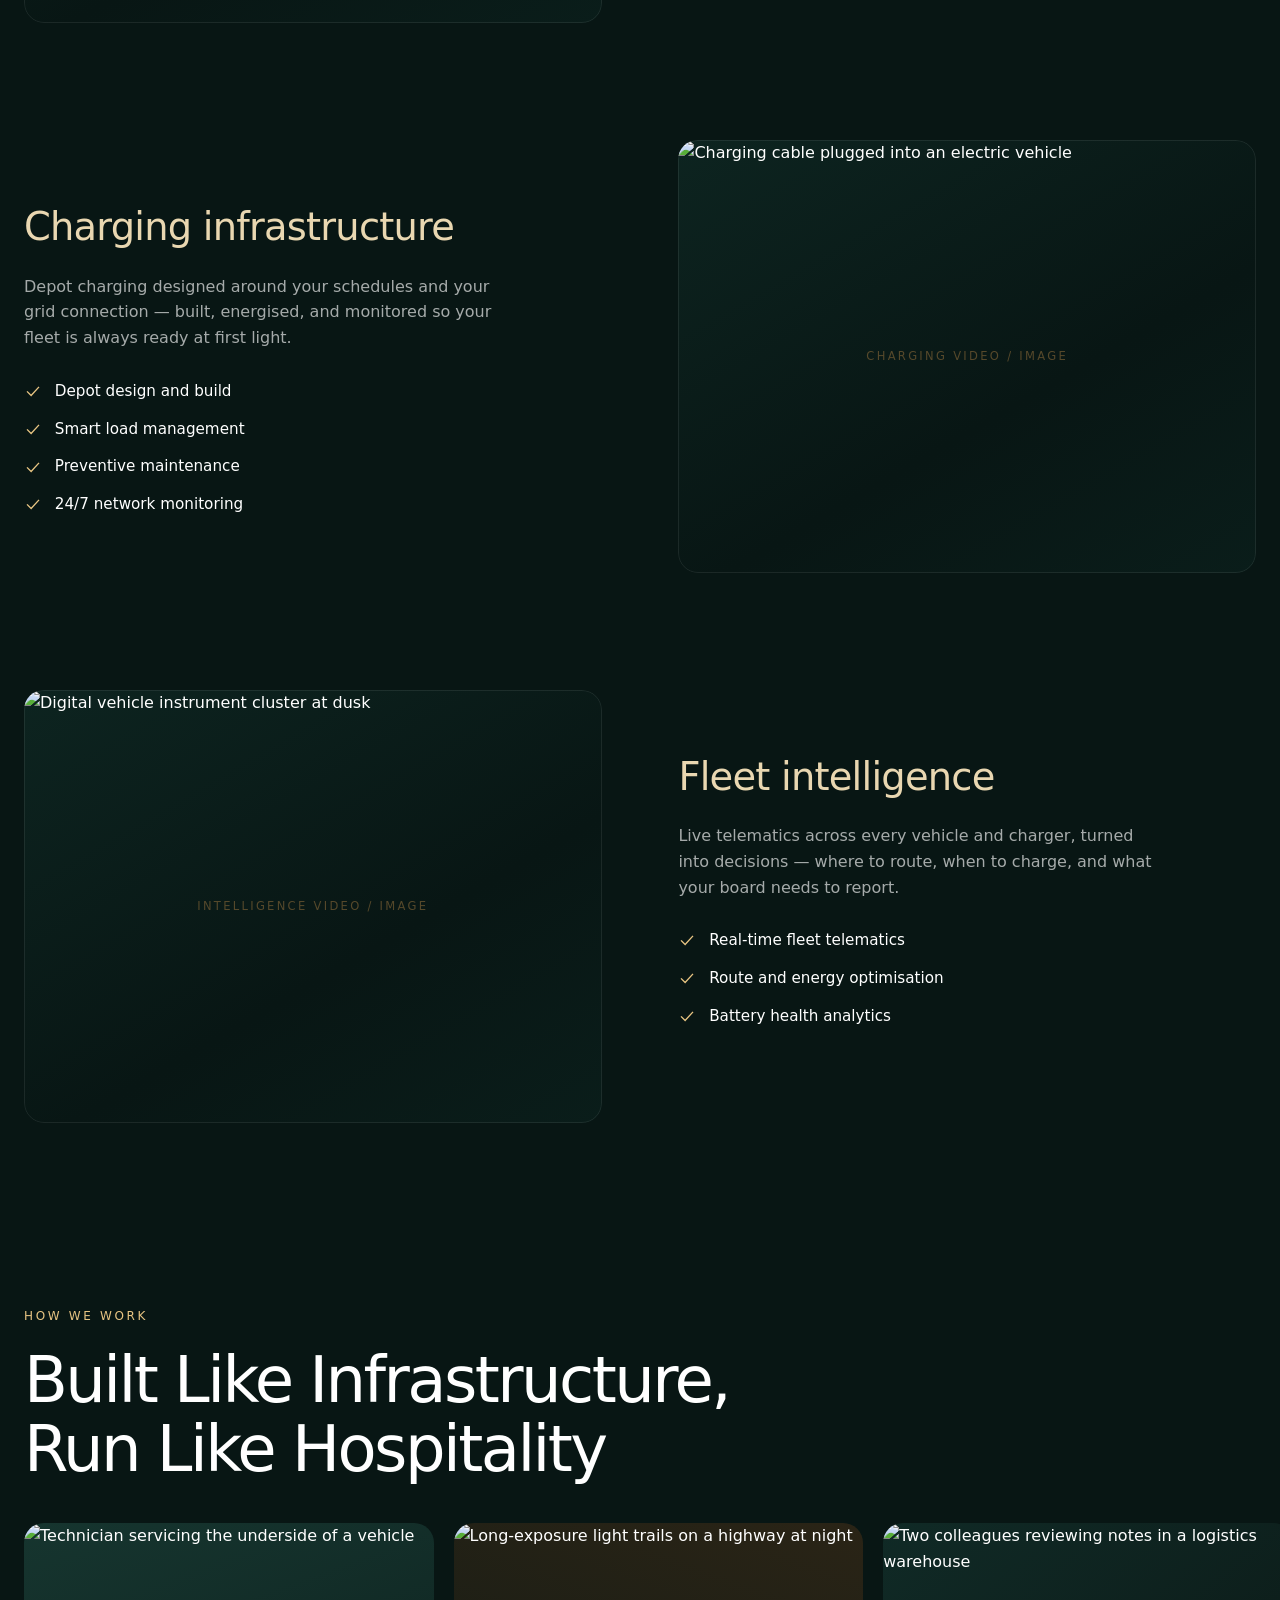
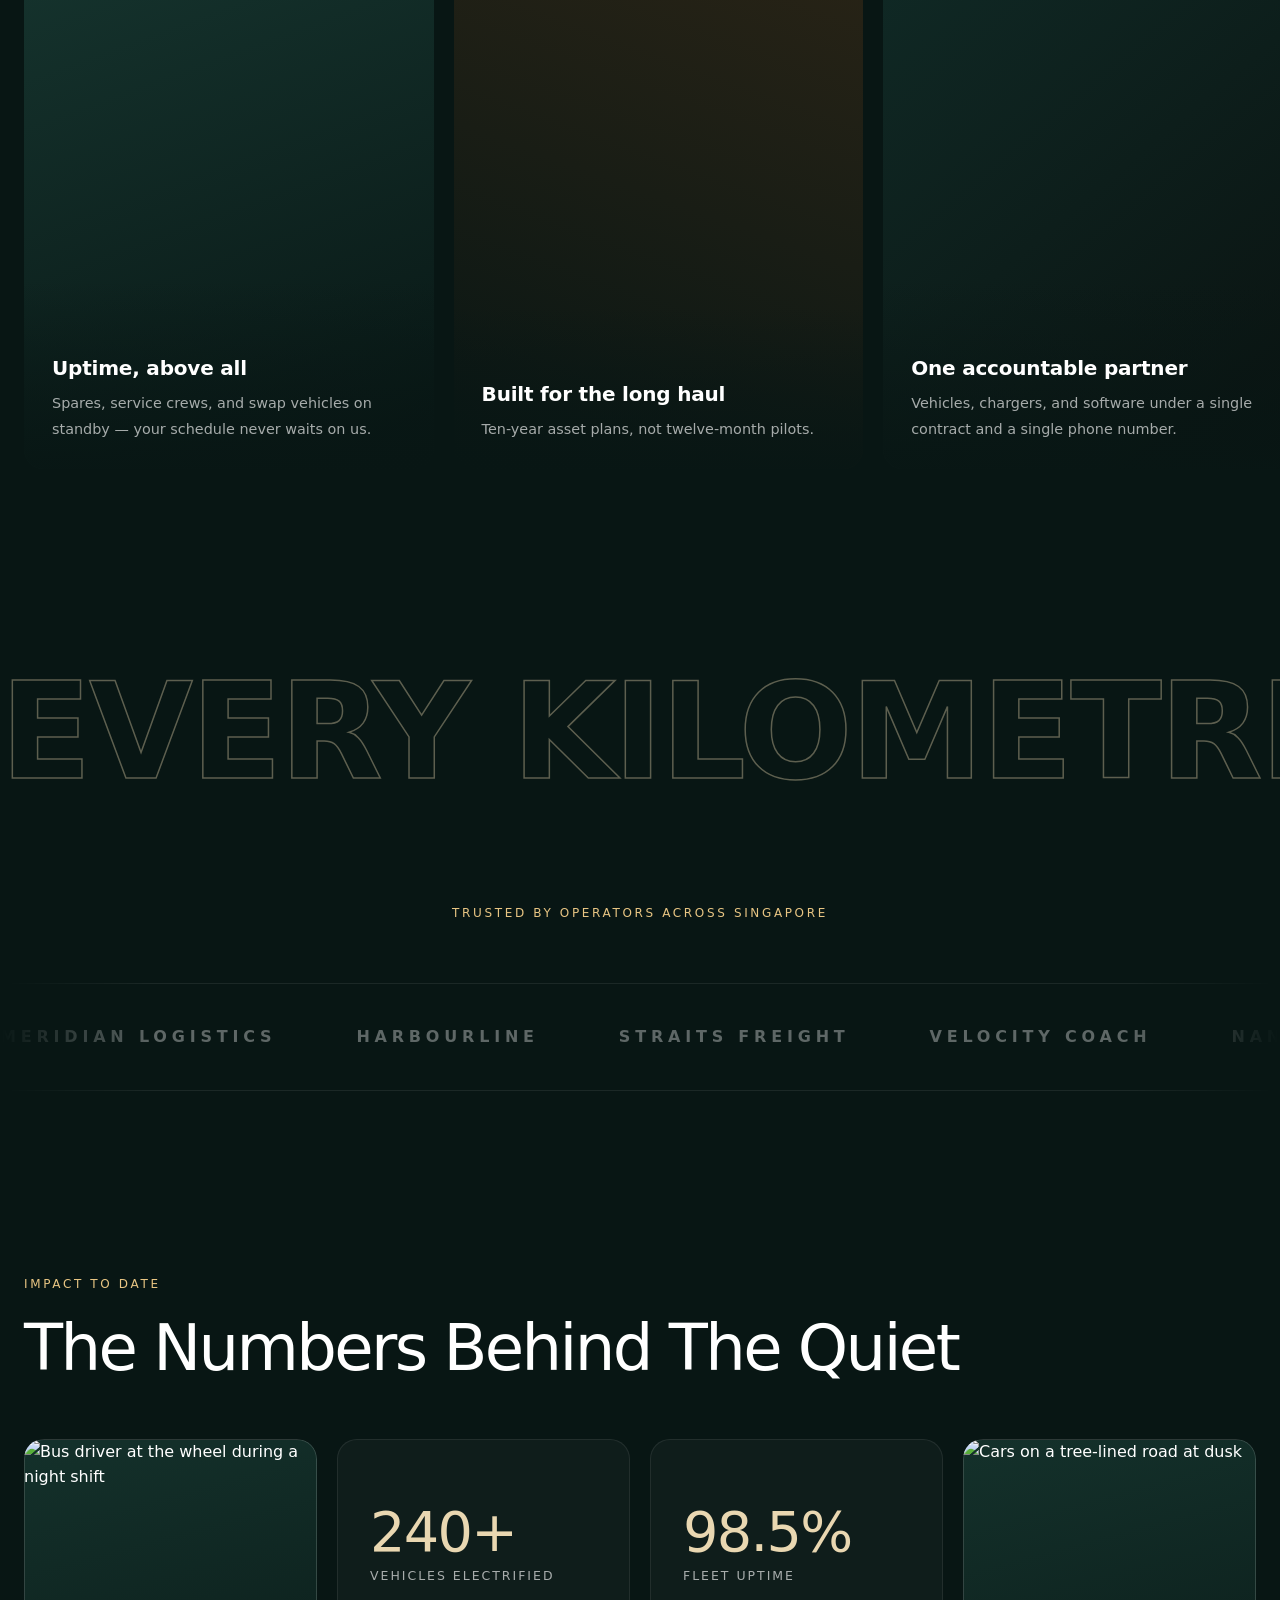
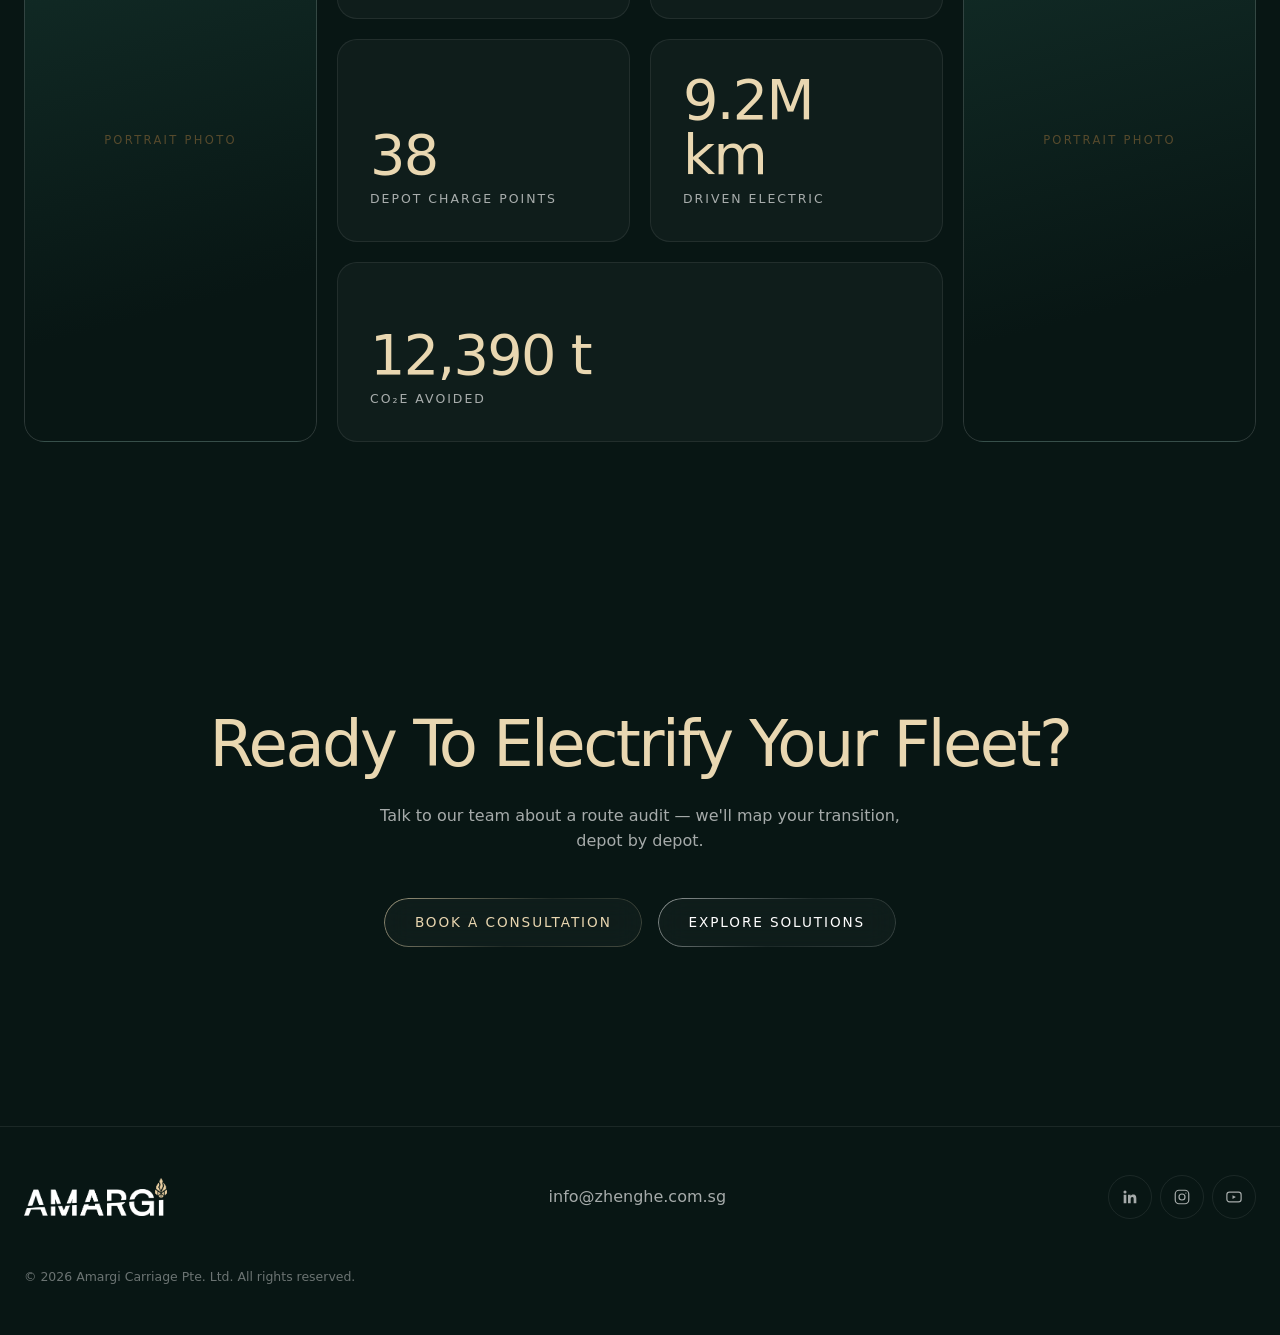
==== commit fb294314: "High-octane pass: hero video, scroll cinematics, mega marquee, 4-language support - Looping night-sk" ====
--- a/index.html
+++ b/index.html
@@ -153,11 +153,26 @@
 }
 .reveal.is-visible { opacity: 1; transform: none; }
 
+/* Scroll-scrubbed image settle: photos ease from 1.12 to 1.0 as they enter the viewport */
+@supports (animation-timeline: view()) {
+  .pillar-media img, .value-photo img, .bento-photo img {
+    animation: img-settle linear both;
+    animation-timeline: view();
+    animation-range: entry 0% cover 45%;
+  }
+}
+@keyframes img-settle {
+  from { transform: scale(1.12); }
+  to { transform: scale(1); }
+}
+
 @media (prefers-reduced-motion: reduce) {
   html { scroll-behavior: auto; }
   .reveal { opacity: 1; transform: none; transition: none; }
   .marquee-track { animation: none !important; }
+  .mega-track { animation: none !important; }
   .hero-sheen { animation: none !important; }
+  .pillar-media img, .value-photo img, .bento-photo img { animation: none !important; }
 }
 
 /* ============================================================
@@ -200,11 +215,46 @@
   transition: color 200ms var(--ease-out);
 }
 .nav-links a:hover { color: var(--accent); }
+.lang-switch { position: relative; }
 .nav-lang {
   min-height: 40px;
   padding: 0.5rem 1.1rem;
   font-size: 0.72rem;
 }
+.lang-menu {
+  position: absolute;
+  top: calc(100% + 8px);
+  right: 0;
+  min-width: 150px;
+  padding: 0.4rem;
+  border-radius: 14px;
+  background: rgba(8, 22, 20, 0.92);
+  -webkit-backdrop-filter: blur(16px);
+  backdrop-filter: blur(16px);
+  border: 1px solid var(--glass);
+  opacity: 0;
+  transform: scale(0.96) translateY(-6px);
+  transform-origin: top right;
+  pointer-events: none;
+  transition: opacity 180ms cubic-bezier(.165,.84,.44,1), transform 180ms cubic-bezier(.165,.84,.44,1);
+}
+.lang-switch.is-open .lang-menu { opacity: 1; transform: none; pointer-events: auto; }
+.lang-menu button {
+  display: block;
+  width: 100%;
+  padding: 0.6rem 0.9rem;
+  border: 0;
+  border-radius: 9px;
+  background: none;
+  color: var(--muted);
+  font-family: inherit;
+  font-size: 0.82rem;
+  text-align: left;
+  cursor: pointer;
+  transition: background 150ms ease, color 150ms ease;
+}
+.lang-menu button:hover { background: var(--glass); color: var(--fg); }
+.lang-menu button[aria-current="true"] { color: var(--accent); }
 @media (max-width: 860px) {
   .nav-links { display: none; } /* keep it minimal on mobile; hero CTA carries the action */
 }
@@ -222,9 +272,11 @@
 }
 .hero-media {
   position: absolute;
-  inset: 0;
+  inset: -1px 0;
   z-index: 0;
-}
+  will-change: transform;
+}
+.hero-content { will-change: transform, opacity; }
 /* PLACEHOLDER: swap this gradient block for your hero video (see commented <video> in HTML) */
 .hero-media-placeholder {
   position: absolute;
@@ -371,6 +423,39 @@
   margin-bottom: 0.35rem;
 }
 .value-caption span { font-size: 0.9rem; color: var(--muted); }
+
+/* ============================================================
+   4b. MEGA MARQUEE — giant outline text strip
+   ============================================================ */
+.mega-marquee {
+  overflow: hidden;
+  padding-block: clamp(2rem, 6vw, 4.5rem) 0;
+}
+.mega-track {
+  display: flex;
+  width: max-content;
+  animation: marquee 38s linear infinite;
+}
+.mega-track > span {
+  display: flex;
+  align-items: center;
+  gap: 0.5em;
+  padding-right: 0.5em;
+  font-size: clamp(64px, 10.5vw, 150px);
+  font-weight: 700;
+  line-height: 1.15;
+  letter-spacing: -0.02em;
+  text-transform: uppercase;
+  white-space: nowrap;
+  color: transparent;
+  -webkit-text-stroke: 1.5px rgba(233, 215, 177, 0.38);
+}
+.mega-track i {
+  font-style: normal;
+  font-size: 0.28em;
+  color: var(--accent);
+  -webkit-text-stroke: 0;
+}
 
 /* ============================================================
    5. LOGO MARQUEE
@@ -526,13 +611,21 @@
   <div class="container nav-inner">
     <a class="nav-logo" href="#top" aria-label="Amargi Carriage — home"><img src="assets/amargi-logo.png" alt="Amargi Carriage"></a>
     <nav class="nav-links" aria-label="Primary">
-      <a href="#solutions">Solutions</a>
-      <a href="#approach">Approach</a>
-      <a href="#partners">Partners</a>
-      <a href="#impact">Impact</a>
-      <a href="#contact">Contact</a>
+      <a href="#solutions" data-i18n="nav.solutions">Solutions</a>
+      <a href="#approach" data-i18n="nav.approach">Approach</a>
+      <a href="#partners" data-i18n="nav.partners">Partners</a>
+      <a href="#impact" data-i18n="nav.impact">Impact</a>
+      <a href="#contact" data-i18n="nav.contact">Contact</a>
     </nav>
-    <button class="btn nav-lang" type="button" aria-label="Switch language to Chinese">EN / 中文</button>
+    <div class="lang-switch" id="langSwitch">
+      <button class="btn nav-lang" type="button" id="langBtn" aria-haspopup="listbox" aria-expanded="false" aria-label="Change language">EN</button>
+      <div class="lang-menu" role="listbox" aria-label="Language">
+        <button type="button" data-lang="en" aria-current="true">English</button>
+        <button type="button" data-lang="zh">中文</button>
+        <button type="button" data-lang="th">ไทย</button>
+        <button type="button" data-lang="fil">Filipino</button>
+      </div>
+    </div>
   </div>
 </header>
 
@@ -541,20 +634,18 @@
   <!-- ============ 2. HERO ============ -->
   <section class="hero">
     <div class="hero-media" aria-hidden="true">
-      <!-- PLACEHOLDER: stock photo (Unsplash) — replace with your hero video, e.g.
-      <video autoplay muted loop playsinline poster="media/hero-poster.jpg">
-        <source src="media/hero.mp4" type="video/mp4">
+      <div class="hero-media-placeholder"><div class="hero-sheen"></div></div>
+      <!-- PLACEHOLDER: stock video (Mixkit, free license) — swap assets/hero.mp4 for brand footage -->
+      <video autoplay muted loop playsinline poster="https://images.unsplash.com/photo-1679055324332-189b4a7bc99e?q=80&w=1920&auto=format&fit=crop">
+        <source src="assets/hero.mp4" type="video/mp4">
       </video>
-      -->
-      <div class="hero-media-placeholder"><div class="hero-sheen"></div></div>
-      <img src="https://images.unsplash.com/photo-1679055324332-189b4a7bc99e?q=80&w=1920&auto=format&fit=crop" alt="">
       <div class="hero-scrim"></div>
     </div>
     <div class="hero-content">
-      <h1 class="display-1 reveal">Every kilometre,<br>electrified.</h1>
-      <p class="lede reveal" style="--stagger: 1">End-to-end electric fleet solutions for Singapore's commercial transport operators — vehicles, charging, and intelligence under one roof.</p>
+      <h1 class="display-1 reveal" data-i18n="hero.title">Every kilometre,<br>electrified.</h1>
+      <p class="lede reveal" style="--stagger: 1" data-i18n="hero.lede">End-to-end electric fleet solutions for Singapore's commercial transport operators — vehicles, charging, and intelligence under one roof.</p>
       <div class="reveal" style="--stagger: 2">
-        <a class="btn btn--gold" href="#contact">Book a consultation
+        <a class="btn btn--gold" href="#contact"><span data-i18n="hero.cta">Book a consultation</span>
           <svg class="btn-arrow" width="16" height="16" viewBox="0 0 24 24" fill="none" stroke="currentColor" stroke-width="1.5" aria-hidden="true"><path d="M5 12h14m-6-6 6 6-6 6"/></svg>
         </a>
       </div>
@@ -564,8 +655,8 @@
   <!-- ============ 3. THREE PILLARS ============ -->
   <section class="section" id="solutions">
     <div class="container">
-      <p class="eyebrow reveal">What we deliver</p>
-      <h2 class="display-2 reveal" style="--stagger: 1">One partner for the whole transition</h2>
+      <p class="eyebrow reveal" data-i18n="pillars.eyebrow">What we deliver</p>
+      <h2 class="display-2 reveal" style="--stagger: 1" data-i18n="pillars.title">One partner for the whole transition</h2>
 
       <div style="margin-top: clamp(3rem, 7vw, 5.5rem);">
         <article class="pillar">
@@ -575,13 +666,13 @@
             <img src="https://images.unsplash.com/photo-1771207895109-0c09d6cd3f9b?q=80&w=1200&auto=format&fit=crop" alt="Electric delivery van parked at night" loading="lazy">
           </div>
           <div>
-            <h3 class="reveal">Fleet electrification</h3>
-            <p class="reveal" style="--stagger: 1">We source, finance, and commission the right electric vehicles for your routes — from vans to full-size coaches — and manage every step of the changeover.</p>
+            <h3 class="reveal" data-i18n="p1.title">Fleet electrification</h3>
+            <p class="reveal" style="--stagger: 1" data-i18n="p1.desc">We source, finance, and commission the right electric vehicles for your routes — from vans to full-size coaches — and manage every step of the changeover.</p>
             <ul class="checklist">
-              <li class="reveal" style="--stagger: 2"><svg width="18" height="18" viewBox="0 0 24 24" fill="none" stroke="currentColor" stroke-width="1.8" aria-hidden="true"><path d="M4 12.5 9.5 18 20 6.5"/></svg>Route-matched vehicle sourcing</li>
-              <li class="reveal" style="--stagger: 3"><svg width="18" height="18" viewBox="0 0 24 24" fill="none" stroke="currentColor" stroke-width="1.8" aria-hidden="true"><path d="M4 12.5 9.5 18 20 6.5"/></svg>Financing and leasing structures</li>
-              <li class="reveal" style="--stagger: 4"><svg width="18" height="18" viewBox="0 0 24 24" fill="none" stroke="currentColor" stroke-width="1.8" aria-hidden="true"><path d="M4 12.5 9.5 18 20 6.5"/></svg>LTA compliance and registration</li>
-              <li class="reveal" style="--stagger: 5"><svg width="18" height="18" viewBox="0 0 24 24" fill="none" stroke="currentColor" stroke-width="1.8" aria-hidden="true"><path d="M4 12.5 9.5 18 20 6.5"/></svg>Driver transition training</li>
+              <li class="reveal" style="--stagger: 2"><svg width="18" height="18" viewBox="0 0 24 24" fill="none" stroke="currentColor" stroke-width="1.8" aria-hidden="true"><path d="M4 12.5 9.5 18 20 6.5"/></svg><span data-i18n="p1.c1">Route-matched vehicle sourcing</span></li>
+              <li class="reveal" style="--stagger: 3"><svg width="18" height="18" viewBox="0 0 24 24" fill="none" stroke="currentColor" stroke-width="1.8" aria-hidden="true"><path d="M4 12.5 9.5 18 20 6.5"/></svg><span data-i18n="p1.c2">Financing and leasing structures</span></li>
+              <li class="reveal" style="--stagger: 4"><svg width="18" height="18" viewBox="0 0 24 24" fill="none" stroke="currentColor" stroke-width="1.8" aria-hidden="true"><path d="M4 12.5 9.5 18 20 6.5"/></svg><span data-i18n="p1.c3">LTA compliance and registration</span></li>
+              <li class="reveal" style="--stagger: 5"><svg width="18" height="18" viewBox="0 0 24 24" fill="none" stroke="currentColor" stroke-width="1.8" aria-hidden="true"><path d="M4 12.5 9.5 18 20 6.5"/></svg><span data-i18n="p1.c4">Driver transition training</span></li>
             </ul>
           </div>
         </article>
@@ -593,13 +684,13 @@
             <img src="https://images.unsplash.com/photo-1593941707874-ef25b8b4a92b?q=80&w=1200&auto=format&fit=crop" alt="Charging cable plugged into an electric vehicle" loading="lazy">
           </div>
           <div>
-            <h3 class="reveal">Charging infrastructure</h3>
-            <p class="reveal" style="--stagger: 1">Depot charging designed around your schedules and your grid connection — built, energised, and monitored so your fleet is always ready at first light.</p>
+            <h3 class="reveal" data-i18n="p2.title">Charging infrastructure</h3>
+            <p class="reveal" style="--stagger: 1" data-i18n="p2.desc">Depot charging designed around your schedules and your grid connection — built, energised, and monitored so your fleet is always ready at first light.</p>
             <ul class="checklist">
-              <li class="reveal" style="--stagger: 2"><svg width="18" height="18" viewBox="0 0 24 24" fill="none" stroke="currentColor" stroke-width="1.8" aria-hidden="true"><path d="M4 12.5 9.5 18 20 6.5"/></svg>Depot design and build</li>
-              <li class="reveal" style="--stagger: 3"><svg width="18" height="18" viewBox="0 0 24 24" fill="none" stroke="currentColor" stroke-width="1.8" aria-hidden="true"><path d="M4 12.5 9.5 18 20 6.5"/></svg>Smart load management</li>
-              <li class="reveal" style="--stagger: 4"><svg width="18" height="18" viewBox="0 0 24 24" fill="none" stroke="currentColor" stroke-width="1.8" aria-hidden="true"><path d="M4 12.5 9.5 18 20 6.5"/></svg>Preventive maintenance</li>
-              <li class="reveal" style="--stagger: 5"><svg width="18" height="18" viewBox="0 0 24 24" fill="none" stroke="currentColor" stroke-width="1.8" aria-hidden="true"><path d="M4 12.5 9.5 18 20 6.5"/></svg>24/7 network monitoring</li>
+              <li class="reveal" style="--stagger: 2"><svg width="18" height="18" viewBox="0 0 24 24" fill="none" stroke="currentColor" stroke-width="1.8" aria-hidden="true"><path d="M4 12.5 9.5 18 20 6.5"/></svg><span data-i18n="p2.c1">Depot design and build</span></li>
+              <li class="reveal" style="--stagger: 3"><svg width="18" height="18" viewBox="0 0 24 24" fill="none" stroke="currentColor" stroke-width="1.8" aria-hidden="true"><path d="M4 12.5 9.5 18 20 6.5"/></svg><span data-i18n="p2.c2">Smart load management</span></li>
+              <li class="reveal" style="--stagger: 4"><svg width="18" height="18" viewBox="0 0 24 24" fill="none" stroke="currentColor" stroke-width="1.8" aria-hidden="true"><path d="M4 12.5 9.5 18 20 6.5"/></svg><span data-i18n="p2.c3">Preventive maintenance</span></li>
+              <li class="reveal" style="--stagger: 5"><svg width="18" height="18" viewBox="0 0 24 24" fill="none" stroke="currentColor" stroke-width="1.8" aria-hidden="true"><path d="M4 12.5 9.5 18 20 6.5"/></svg><span data-i18n="p2.c4">24/7 network monitoring</span></li>
             </ul>
           </div>
         </article>
@@ -611,13 +702,13 @@
             <img src="https://images.unsplash.com/photo-1585014165903-6d6c6ebad3e9?q=80&w=1200&auto=format&fit=crop" alt="Digital vehicle instrument cluster at dusk" loading="lazy">
           </div>
           <div>
-            <h3 class="reveal">Fleet intelligence</h3>
-            <p class="reveal" style="--stagger: 1">Live telematics across every vehicle and charger, turned into decisions — where to route, when to charge, and what your board needs to report.</p>
+            <h3 class="reveal" data-i18n="p3.title">Fleet intelligence</h3>
+            <p class="reveal" style="--stagger: 1" data-i18n="p3.desc">Live telematics across every vehicle and charger, turned into decisions — where to route, when to charge, and what your board needs to report.</p>
             <ul class="checklist">
-              <li class="reveal" style="--stagger: 2"><svg width="18" height="18" viewBox="0 0 24 24" fill="none" stroke="currentColor" stroke-width="1.8" aria-hidden="true"><path d="M4 12.5 9.5 18 20 6.5"/></svg>Real-time fleet telematics</li>
-              <li class="reveal" style="--stagger: 3"><svg width="18" height="18" viewBox="0 0 24 24" fill="none" stroke="currentColor" stroke-width="1.8" aria-hidden="true"><path d="M4 12.5 9.5 18 20 6.5"/></svg>Route and energy optimisation</li>
-              <li class="reveal" style="--stagger: 4"><svg width="18" height="18" viewBox="0 0 24 24" fill="none" stroke="currentColor" stroke-width="1.8" aria-hidden="true"><path d="M4 12.5 9.5 18 20 6.5"/></svg>Battery health analytics</li>
-              <li class="reveal" style="--stagger: 5"><svg width="18" height="18" viewBox="0 0 24 24" fill="none" stroke="currentColor" stroke-width="1.8" aria-hidden="true"><path d="M4 12.5 9.5 18 20 6.5"/></svg>Carbon reporting dashboards</li>
+              <li class="reveal" style="--stagger: 2"><svg width="18" height="18" viewBox="0 0 24 24" fill="none" stroke="currentColor" stroke-width="1.8" aria-hidden="true"><path d="M4 12.5 9.5 18 20 6.5"/></svg><span data-i18n="p3.c1">Real-time fleet telematics</span></li>
+              <li class="reveal" style="--stagger: 3"><svg width="18" height="18" viewBox="0 0 24 24" fill="none" stroke="currentColor" stroke-width="1.8" aria-hidden="true"><path d="M4 12.5 9.5 18 20 6.5"/></svg><span data-i18n="p3.c2">Route and energy optimisation</span></li>
+              <li class="reveal" style="--stagger: 4"><svg width="18" height="18" viewBox="0 0 24 24" fill="none" stroke="currentColor" stroke-width="1.8" aria-hidden="true"><path d="M4 12.5 9.5 18 20 6.5"/></svg><span data-i18n="p3.c3">Battery health analytics</span></li>
+              <li class="reveal" style="--stagger: 5"><svg width="18" height="18" viewBox="0 0 24 24" fill="none" stroke="currentColor" stroke-width="1.8" aria-hidden="true"><path d="M4 12.5 9.5 18 20 6.5"/></svg><span data-i18n="p3.c4">Carbon reporting dashboards</span></li>
             </ul>
           </div>
         </article>
@@ -628,45 +719,53 @@
   <!-- ============ 4. VALUES / APPROACH ============ -->
   <section class="section" id="approach">
     <div class="container">
-      <p class="eyebrow reveal">How we work</p>
-      <h2 class="display-2 reveal" style="--stagger: 1">Built like infrastructure,<br>run like hospitality</h2>
+      <p class="eyebrow reveal" data-i18n="values.eyebrow">How we work</p>
+      <h2 class="display-2 reveal" style="--stagger: 1" data-i18n="values.title">Built like infrastructure,<br>run like hospitality</h2>
     </div>
     <div class="values-track" role="list">
       <div class="value-card reveal" role="listitem">
         <div class="value-photo"><img src="https://images.unsplash.com/photo-1643701079732-3b1c7a797e3d?q=80&w=800&auto=format&fit=crop" alt="Technician servicing the underside of a vehicle" loading="lazy"></div><!-- PLACEHOLDER: Unsplash stock — swap for brand photo -->
         <div class="value-caption">
-          <strong>Uptime, above all</strong>
-          <span>Spares, service crews, and swap vehicles on standby — your schedule never waits on us.</span>
+          <strong data-i18n="v1.title">Uptime, above all</strong>
+          <span data-i18n="v1.desc">Spares, service crews, and swap vehicles on standby — your schedule never waits on us.</span>
         </div>
       </div>
       <div class="value-card reveal" role="listitem" style="--stagger: 1">
         <div class="value-photo"><img src="https://images.unsplash.com/photo-1532463788086-56a492a0b34a?q=80&w=800&auto=format&fit=crop" alt="Long-exposure light trails on a highway at night" loading="lazy"></div><!-- PLACEHOLDER: Unsplash stock — swap for brand photo -->
         <div class="value-caption">
-          <strong>Built for the long haul</strong>
-          <span>Ten-year asset plans, not twelve-month pilots.</span>
+          <strong data-i18n="v2.title">Built for the long haul</strong>
+          <span data-i18n="v2.desc">Ten-year asset plans, not twelve-month pilots.</span>
         </div>
       </div>
       <div class="value-card reveal" role="listitem" style="--stagger: 2">
         <div class="value-photo"><img src="https://images.unsplash.com/photo-1664382953403-fc1ac77073a0?q=80&w=800&auto=format&fit=crop" alt="Two colleagues reviewing notes in a logistics warehouse" loading="lazy"></div><!-- PLACEHOLDER: Unsplash stock — swap for brand photo -->
         <div class="value-caption">
-          <strong>One accountable partner</strong>
-          <span>Vehicles, chargers, and software under a single contract and a single phone number.</span>
+          <strong data-i18n="v3.title">One accountable partner</strong>
+          <span data-i18n="v3.desc">Vehicles, chargers, and software under a single contract and a single phone number.</span>
         </div>
       </div>
       <div class="value-card reveal" role="listitem" style="--stagger: 3">
         <div class="value-photo"><img src="https://images.unsplash.com/photo-1621872111378-4f8340e9cb90?q=80&w=800&auto=format&fit=crop" alt="Lush green forest seen from above" loading="lazy"></div><!-- PLACEHOLDER: Unsplash stock — swap for brand photo -->
         <div class="value-caption">
-          <strong>Measured in tonnes saved</strong>
-          <span>Every engagement reports verified emissions avoided, not estimates.</span>
+          <strong data-i18n="v4.title">Measured in tonnes saved</strong>
+          <span data-i18n="v4.desc">Every engagement reports verified emissions avoided, not estimates.</span>
         </div>
       </div>
     </div>
   </section>
+
+  <!-- ============ 4b. MEGA MARQUEE ============ -->
+  <div class="mega-marquee" aria-hidden="true">
+    <div class="mega-track">
+      <span><em data-i18n="mega.1" style="font-style:normal">Every kilometre electrified</em><i>◆</i><em data-i18n="mega.2" style="font-style:normal">Zero tailpipe emissions</em><i>◆</i></span>
+      <span><em data-i18n="mega.1" style="font-style:normal">Every kilometre electrified</em><i>◆</i><em data-i18n="mega.2" style="font-style:normal">Zero tailpipe emissions</em><i>◆</i></span>
+    </div>
+  </div>
 
   <!-- ============ 5. LOGO MARQUEE ============ -->
   <section class="section" id="partners">
     <div class="container" style="text-align: center; margin-bottom: 2.5rem;">
-      <p class="eyebrow reveal">Trusted by operators across Singapore</p>
+      <p class="eyebrow reveal" data-i18n="partners.eyebrow">Trusted by operators across Singapore</p>
     </div>
     <div class="marquee" aria-label="Client logos">
       <div class="marquee-track">
@@ -684,8 +783,8 @@
   <!-- ============ 6. STATS BENTO ============ -->
   <section class="section" id="impact">
     <div class="container">
-      <p class="eyebrow reveal">Impact to date</p>
-      <h2 class="display-2 reveal" style="--stagger: 1">The numbers behind the quiet</h2>
+      <p class="eyebrow reveal" data-i18n="impact.eyebrow">Impact to date</p>
+      <h2 class="display-2 reveal" style="--stagger: 1" data-i18n="impact.title">The numbers behind the quiet</h2>
       <div class="bento">
         <div class="bento-cell bento-photo bento-tall reveal">
           <!-- PLACEHOLDER: Unsplash stock — swap for a portrait of your driver or depot team -->
@@ -694,11 +793,11 @@
         </div>
         <div class="bento-cell reveal" style="--stagger: 1">
           <span class="num" data-count="240" data-suffix="+">240+</span>
-          <span class="label">Vehicles electrified</span>
+          <span class="label" data-i18n="stat.vehicles">Vehicles electrified</span>
         </div>
         <div class="bento-cell reveal" style="--stagger: 2">
           <span class="num" data-count="98.6" data-suffix="%">98.6%</span>
-          <span class="label">Fleet uptime</span>
+          <span class="label" data-i18n="stat.uptime">Fleet uptime</span>
         </div>
         <div class="bento-cell bento-photo bento-tall reveal" style="--stagger: 3">
           <!-- PLACEHOLDER: Unsplash stock — swap for a portrait of a vehicle at dusk -->
@@ -707,15 +806,15 @@
         </div>
         <div class="bento-cell reveal" style="--stagger: 1">
           <span class="num" data-count="38">38</span>
-          <span class="label">Depot charge points</span>
+          <span class="label" data-i18n="stat.chargers">Depot charge points</span>
         </div>
         <div class="bento-cell reveal" style="--stagger: 2">
           <span class="num" data-count="9.2" data-suffix="M km">9.2M km</span>
-          <span class="label">Driven electric</span>
+          <span class="label" data-i18n="stat.km">Driven electric</span>
         </div>
         <div class="bento-cell bento-wide reveal" style="--stagger: 3">
           <span class="num" data-count="12400" data-suffix=" t">12,400 t</span>
-          <span class="label">CO₂e avoided</span>
+          <span class="label" data-i18n="stat.co2">CO₂e avoided</span>
         </div>
       </div>
     </div>
@@ -724,11 +823,11 @@
   <!-- ============ 7. CLOSING CTA ============ -->
   <section class="closing" id="contact">
     <div class="container">
-      <h2 class="display-2 reveal" style="color: var(--accent);">Ready to electrify your fleet?</h2>
-      <p class="lede reveal" style="--stagger: 1">Talk to our team about a route audit — we'll map your transition, depot by depot.</p>
+      <h2 class="display-2 reveal" style="color: var(--accent);" data-i18n="closing.title">Ready to electrify your fleet?</h2>
+      <p class="lede reveal" style="--stagger: 1" data-i18n="closing.lede">Talk to our team about a route audit — we'll map your transition, depot by depot.</p>
       <div class="closing-actions reveal" style="--stagger: 2">
-        <a class="btn btn--gold" href="mailto:info@zhenghe.com.sg">Book a consultation</a>
-        <a class="btn" href="#solutions">Explore solutions</a>
+        <a class="btn btn--gold" href="mailto:info@zhenghe.com.sg" data-i18n="hero.cta">Book a consultation</a>
+        <a class="btn" href="#solutions" data-i18n="closing.cta2">Explore solutions</a>
       </div>
     </div>
   </section>
@@ -751,7 +850,7 @@
         <svg width="18" height="18" viewBox="0 0 24 24" fill="none" stroke="currentColor" stroke-width="1.6" aria-hidden="true"><rect x="2.5" y="5.5" width="19" height="13" rx="3.5"/><path d="M10 9.5v5l4.5-2.5L10 9.5z" fill="currentColor" stroke="none"/></svg>
       </a>
     </div>
-    <p class="footer-copy">© 2026 Amargi Carriage Pte. Ltd. All rights reserved.</p>
+    <p class="footer-copy" data-i18n="footer.copy">© 2026 Amargi Carriage Pte. Ltd. All rights reserved.</p>
   </div>
 </footer>
 
@@ -804,6 +903,184 @@
   }, { threshold: 0.6 });
   document.querySelectorAll('.num[data-count]').forEach(el => statIo.observe(el));
 }
+
+// Hero parallax: media scrolls at ~1/3 speed, headline drifts and dissolves as you leave
+const heroVideo = document.querySelector('.hero-media video');
+if (reduceMotion) {
+  heroVideo?.pause();
+} else {
+  const heroMedia = document.querySelector('.hero-media');
+  const heroContent = document.querySelector('.hero-content');
+  let parallaxQueued = false;
+  const parallax = () => {
+    parallaxQueued = false;
+    const y = window.scrollY;
+    const vh = window.innerHeight;
+    if (y <= vh) {
+      heroMedia.style.transform = `translate3d(0, ${y * 0.35}px, 0)`;
+      heroContent.style.transform = `translate3d(0, ${y * 0.18}px, 0)`;
+      heroContent.style.opacity = Math.max(0, 1 - y / (vh * 0.65));
+    }
+  };
+  window.addEventListener('scroll', () => {
+    if (!parallaxQueued) { parallaxQueued = true; requestAnimationFrame(parallax); }
+  }, { passive: true });
+}
+
+// i18n — English / 中文 / ไทย / Filipino
+const I18N = {
+  en: {
+    'nav.solutions': 'Solutions', 'nav.approach': 'Approach', 'nav.partners': 'Partners', 'nav.impact': 'Impact', 'nav.contact': 'Contact',
+    'hero.title': 'Every kilometre,<br>electrified.',
+    'hero.lede': "End-to-end electric fleet solutions for Singapore's commercial transport operators — vehicles, charging, and intelligence under one roof.",
+    'hero.cta': 'Book a consultation',
+    'pillars.eyebrow': 'What we deliver', 'pillars.title': 'One partner for the whole transition',
+    'p1.title': 'Fleet electrification',
+    'p1.desc': 'We source, finance, and commission the right electric vehicles for your routes — from vans to full-size coaches — and manage every step of the changeover.',
+    'p1.c1': 'Route-matched vehicle sourcing', 'p1.c2': 'Financing and leasing structures', 'p1.c3': 'LTA compliance and registration', 'p1.c4': 'Driver transition training',
+    'p2.title': 'Charging infrastructure',
+    'p2.desc': 'Depot charging designed around your schedules and your grid connection — built, energised, and monitored so your fleet is always ready at first light.',
+    'p2.c1': 'Depot design and build', 'p2.c2': 'Smart load management', 'p2.c3': 'Preventive maintenance', 'p2.c4': '24/7 network monitoring',
+    'p3.title': 'Fleet intelligence',
+    'p3.desc': 'Live telematics across every vehicle and charger, turned into decisions — where to route, when to charge, and what your board needs to report.',
+    'p3.c1': 'Real-time fleet telematics', 'p3.c2': 'Route and energy optimisation', 'p3.c3': 'Battery health analytics', 'p3.c4': 'Carbon reporting dashboards',
+    'values.eyebrow': 'How we work', 'values.title': 'Built like infrastructure,<br>run like hospitality',
+    'v1.title': 'Uptime, above all', 'v1.desc': 'Spares, service crews, and swap vehicles on standby — your schedule never waits on us.',
+    'v2.title': 'Built for the long haul', 'v2.desc': 'Ten-year asset plans, not twelve-month pilots.',
+    'v3.title': 'One accountable partner', 'v3.desc': 'Vehicles, chargers, and software under a single contract and a single phone number.',
+    'v4.title': 'Measured in tonnes saved', 'v4.desc': 'Every engagement reports verified emissions avoided, not estimates.',
+    'mega.1': 'Every kilometre electrified', 'mega.2': 'Zero tailpipe emissions',
+    'partners.eyebrow': 'Trusted by operators across Singapore',
+    'impact.eyebrow': 'Impact to date', 'impact.title': 'The numbers behind the quiet',
+    'stat.vehicles': 'Vehicles electrified', 'stat.uptime': 'Fleet uptime', 'stat.chargers': 'Depot charge points', 'stat.km': 'Driven electric', 'stat.co2': 'CO₂e avoided',
+    'closing.title': 'Ready to electrify your fleet?',
+    'closing.lede': "Talk to our team about a route audit — we'll map your transition, depot by depot.",
+    'closing.cta2': 'Explore solutions',
+    'footer.copy': '© 2026 Amargi Carriage Pte. Ltd. All rights reserved.'
+  },
+  zh: {
+    'nav.solutions': '解决方案', 'nav.approach': '服务理念', 'nav.partners': '合作伙伴', 'nav.impact': '成果', 'nav.contact': '联系我们',
+    'hero.title': '每一公里，<br>皆为电动。',
+    'hero.lede': '为新加坡商用运输企业提供端到端电动车队解决方案——车辆、充电与智能管理，一站式服务。',
+    'hero.cta': '预约咨询',
+    'pillars.eyebrow': '我们的服务', 'pillars.title': '一个伙伴，全程护航',
+    'p1.title': '车队电动化',
+    'p1.desc': '我们为您的路线采购、融资并交付合适的电动车辆——从厢式车到大型客车——并管理转型的每一个环节。',
+    'p1.c1': '按路线匹配车辆采购', 'p1.c2': '融资与租赁方案', 'p1.c3': '陆交局合规与注册', 'p1.c4': '司机转型培训',
+    'p2.title': '充电基础设施',
+    'p2.desc': '围绕您的班次与电网条件设计车场充电方案——从建设、通电到监控，确保车队每天清晨整装待发。',
+    'p2.c1': '车场设计与建设', 'p2.c2': '智能负载管理', 'p2.c3': '预防性维护', 'p2.c4': '全天候网络监控',
+    'p3.title': '车队智能',
+    'p3.desc': '覆盖每辆车与每个充电桩的实时远程信息，转化为决策——如何调度、何时充电、以及董事会所需的报告。',
+    'p3.c1': '实时车队远程信息', 'p3.c2': '路线与能耗优化', 'p3.c3': '电池健康分析', 'p3.c4': '碳排放报告看板',
+    'values.eyebrow': '我们的方式', 'values.title': '以基建标准建设，<br>以待客之道运营',
+    'v1.title': '正常运行，高于一切', 'v1.desc': '备件、维修团队与替换车辆随时待命——您的班次绝不因我们而延误。',
+    'v2.title': '着眼长远', 'v2.desc': '十年资产规划，而非十二个月的试点。',
+    'v3.title': '一个负责到底的伙伴', 'v3.desc': '车辆、充电桩与软件，一份合同、一个电话搞定。',
+    'v4.title': '以减碳吨数衡量', 'v4.desc': '每个项目都报告经核实的减排量，而非估算。',
+    'mega.1': '每一公里皆为电动', 'mega.2': '零尾气排放',
+    'partners.eyebrow': '深受新加坡运输企业信赖',
+    'impact.eyebrow': '迄今成果', 'impact.title': '静谧背后的数字',
+    'stat.vehicles': '电动化车辆', 'stat.uptime': '车队正常运行率', 'stat.chargers': '车场充电桩', 'stat.km': '电动行驶里程', 'stat.co2': '减少二氧化碳当量',
+    'closing.title': '准备好让车队电动化了吗？',
+    'closing.lede': '与我们的团队聊聊路线评估——我们将逐个车场为您规划转型。',
+    'closing.cta2': '了解解决方案',
+    'footer.copy': '© 2026 Amargi Carriage 私人有限公司。保留所有权利。'
+  },
+  th: {
+    'nav.solutions': 'โซลูชัน', 'nav.approach': 'แนวทาง', 'nav.partners': 'พันธมิตร', 'nav.impact': 'ผลลัพธ์', 'nav.contact': 'ติดต่อเรา',
+    'hero.title': 'ทุกกิโลเมตร<br>ขับเคลื่อนด้วยไฟฟ้า',
+    'hero.lede': 'โซลูชันฟลีตรถไฟฟ้าครบวงจรสำหรับผู้ประกอบการขนส่งเชิงพาณิชย์ในสิงคโปร์ — ยานพาหนะ การชาร์จ และระบบอัจฉริยะ ครบจบในที่เดียว',
+    'hero.cta': 'นัดหมายปรึกษา',
+    'pillars.eyebrow': 'สิ่งที่เรามอบให้', 'pillars.title': 'พันธมิตรเดียว ครบทุกขั้นตอนของการเปลี่ยนผ่าน',
+    'p1.title': 'การเปลี่ยนฟลีตเป็นไฟฟ้า',
+    'p1.desc': 'เราจัดหา จัดไฟแนนซ์ และส่งมอบยานยนต์ไฟฟ้าที่เหมาะกับเส้นทางของคุณ — ตั้งแต่รถตู้จนถึงรถโค้ชขนาดใหญ่ — พร้อมดูแลทุกขั้นตอนของการเปลี่ยนผ่าน',
+    'p1.c1': 'จัดหารถให้เหมาะกับเส้นทาง', 'p1.c2': 'โครงสร้างไฟแนนซ์และลีสซิ่ง', 'p1.c3': 'การจดทะเบียนและข้อกำหนด LTA', 'p1.c4': 'ฝึกอบรมผู้ขับขี่',
+    'p2.title': 'โครงสร้างพื้นฐานการชาร์จ',
+    'p2.desc': 'ระบบชาร์จในดีโปที่ออกแบบตามตารางงานและโครงข่ายไฟฟ้าของคุณ — สร้าง จ่ายไฟ และเฝ้าดูแล เพื่อให้ฟลีตพร้อมเสมอตั้งแต่เช้าตรู่',
+    'p2.c1': 'ออกแบบและก่อสร้างดีโป', 'p2.c2': 'บริหารโหลดอัจฉริยะ', 'p2.c3': 'บำรุงรักษาเชิงป้องกัน', 'p2.c4': 'เฝ้าระวังเครือข่ายตลอด 24 ชม.',
+    'p3.title': 'ระบบฟลีตอัจฉริยะ',
+    'p3.desc': 'เทเลเมติกส์แบบเรียลไทม์จากรถและเครื่องชาร์จทุกตัว แปลงเป็นการตัดสินใจ — วิ่งเส้นทางไหน ชาร์จเมื่อไร และรายงานอะไรต่อบอร์ด',
+    'p3.c1': 'เทเลเมติกส์เรียลไทม์', 'p3.c2': 'เพิ่มประสิทธิภาพเส้นทางและพลังงาน', 'p3.c3': 'วิเคราะห์สุขภาพแบตเตอรี่', 'p3.c4': 'แดชบอร์ดรายงานคาร์บอน',
+    'values.eyebrow': 'วิธีการทำงานของเรา', 'values.title': 'สร้างอย่างโครงสร้างพื้นฐาน<br>ดูแลอย่างงานบริการ',
+    'v1.title': 'อัพไทม์ต้องมาก่อน', 'v1.desc': 'อะไหล่ ทีมช่าง และรถสำรองพร้อมเสมอ — ตารางงานของคุณไม่ต้องรอเรา',
+    'v2.title': 'สร้างเพื่อระยะยาว', 'v2.desc': 'แผนสินทรัพย์สิบปี ไม่ใช่โครงการนำร่องสิบสองเดือน',
+    'v3.title': 'พันธมิตรเดียวที่รับผิดชอบทั้งหมด', 'v3.desc': 'รถ เครื่องชาร์จ และซอฟต์แวร์ ในสัญญาเดียว เบอร์โทรเดียว',
+    'v4.title': 'วัดผลเป็นตันคาร์บอนที่ลดได้', 'v4.desc': 'ทุกโครงการรายงานการลดการปล่อยที่ผ่านการตรวจสอบ ไม่ใช่ตัวเลขประมาณ',
+    'mega.1': 'ทุกกิโลเมตรขับเคลื่อนด้วยไฟฟ้า', 'mega.2': 'ปล่อยมลพิษเป็นศูนย์',
+    'partners.eyebrow': 'ได้รับความไว้วางใจจากผู้ประกอบการทั่วสิงคโปร์',
+    'impact.eyebrow': 'ผลลัพธ์จนถึงปัจจุบัน', 'impact.title': 'ตัวเลขเบื้องหลังความเงียบ',
+    'stat.vehicles': 'คันที่เปลี่ยนเป็นไฟฟ้า', 'stat.uptime': 'อัพไทม์ของฟลีต', 'stat.chargers': 'จุดชาร์จในดีโป', 'stat.km': 'ขับเคลื่อนด้วยไฟฟ้า', 'stat.co2': 'CO₂e ที่หลีกเลี่ยงได้',
+    'closing.title': 'พร้อมเปลี่ยนฟลีตของคุณเป็นไฟฟ้าหรือยัง',
+    'closing.lede': 'คุยกับทีมของเราเรื่องการตรวจสอบเส้นทาง — เราจะวางแผนการเปลี่ยนผ่านให้ทีละดีโป',
+    'closing.cta2': 'ดูโซลูชัน',
+    'footer.copy': '© 2026 Amargi Carriage Pte. Ltd. สงวนลิขสิทธิ์'
+  },
+  fil: {
+    'nav.solutions': 'Mga Solusyon', 'nav.approach': 'Aming Paraan', 'nav.partners': 'Mga Kasosyo', 'nav.impact': 'Epekto', 'nav.contact': 'Makipag-ugnayan',
+    'hero.title': 'Bawat kilometro,<br>de-kuryente.',
+    'hero.lede': 'Kumpletong solusyon sa electric fleet para sa mga commercial transport operator ng Singapore — sasakyan, charging, at intelligence sa iisang bubong.',
+    'hero.cta': 'Mag-book ng konsultasyon',
+    'pillars.eyebrow': 'Ang aming inihahatid', 'pillars.title': 'Isang kasosyo para sa buong transisyon',
+    'p1.title': 'Fleet electrification',
+    'p1.desc': 'Kami ang nagso-source, nagpopondo, at nagko-commission ng tamang electric vehicles para sa inyong mga ruta — mula van hanggang malalaking bus — at namamahala sa bawat hakbang ng paglipat.',
+    'p1.c1': 'Pagpili ng sasakyang akma sa ruta', 'p1.c2': 'Financing at leasing', 'p1.c3': 'LTA compliance at rehistro', 'p1.c4': 'Pagsasanay ng mga driver',
+    'p2.title': 'Imprastraktura ng charging',
+    'p2.desc': 'Depot charging na dinisenyo ayon sa inyong iskedyul at koneksyon sa grid — itinayo, pinapagana, at binabantayan para laging handa ang fleet sa umaga.',
+    'p2.c1': 'Disenyo at pagtatayo ng depot', 'p2.c2': 'Smart load management', 'p2.c3': 'Preventive maintenance', 'p2.c4': '24/7 na pagbabantay ng network',
+    'p3.title': 'Fleet intelligence',
+    'p3.desc': 'Live telematics mula sa bawat sasakyan at charger, ginagawang desisyon — saan dadaan, kailan magcha-charge, at ano ang iuulat sa board.',
+    'p3.c1': 'Real-time na telematics', 'p3.c2': 'Optimisasyon ng ruta at enerhiya', 'p3.c3': 'Analytics ng baterya', 'p3.c4': 'Mga carbon reporting dashboard',
+    'values.eyebrow': 'Paano kami gumagana', 'values.title': 'Itinayo tulad ng imprastraktura,<br>pinapatakbo nang may malasakit',
+    'v1.title': 'Uptime higit sa lahat', 'v1.desc': 'Nakahandang spare parts, service crew, at kapalit na sasakyan — hindi maghihintay ang iskedyul ninyo.',
+    'v2.title': 'Para sa pangmatagalan', 'v2.desc': 'Sampung taong plano sa asset, hindi labindalawang buwang pilot.',
+    'v3.title': 'Isang responsableng kasosyo', 'v3.desc': 'Sasakyan, charger, at software sa iisang kontrata at iisang numero.',
+    'v4.title': 'Sinusukat sa toneladang natipid', 'v4.desc': 'Bawat proyekto ay nag-uulat ng na-verify na naiwasang emissions, hindi tantiya.',
+    'mega.1': 'Bawat kilometro de-kuryente', 'mega.2': 'Zero tailpipe emissions',
+    'partners.eyebrow': 'Pinagkakatiwalaan ng mga operator sa buong Singapore',
+    'impact.eyebrow': 'Epekto sa ngayon', 'impact.title': 'Ang mga numero sa likod ng katahimikan',
+    'stat.vehicles': 'Sasakyang na-electrify', 'stat.uptime': 'Fleet uptime', 'stat.chargers': 'Charge points sa depot', 'stat.km': 'Naimanehong de-kuryente', 'stat.co2': 'CO₂e na naiwasan',
+    'closing.title': 'Handa na bang i-electrify ang inyong fleet?',
+    'closing.lede': 'Kausapin ang aming team tungkol sa route audit — imamapa namin ang transisyon ninyo, kada depot.',
+    'closing.cta2': 'Tingnan ang mga solusyon',
+    'footer.copy': '© 2026 Amargi Carriage Pte. Ltd. Nakalaan ang lahat ng karapatan.'
+  }
+};
+const LANG_LABEL = { en: 'EN', zh: '中文', th: 'ไทย', fil: 'FIL' };
+const langSwitch = document.getElementById('langSwitch');
+const langBtn = document.getElementById('langBtn');
+
+function applyLang(lang) {
+  const dict = I18N[lang] || I18N.en;
+  document.querySelectorAll('[data-i18n]').forEach(el => {
+    const val = dict[el.dataset.i18n];
+    if (val !== undefined) el.innerHTML = val;
+  });
+  document.documentElement.lang = lang === 'fil' ? 'fil' : lang;
+  langBtn.textContent = LANG_LABEL[lang];
+  langSwitch.querySelectorAll('[data-lang]').forEach(b =>
+    b.setAttribute('aria-current', b.dataset.lang === lang ? 'true' : 'false'));
+  try { localStorage.setItem('amargi-lang', lang); } catch (e) {}
+}
+
+langBtn.addEventListener('click', () => {
+  const open = langSwitch.classList.toggle('is-open');
+  langBtn.setAttribute('aria-expanded', open);
+});
+langSwitch.querySelectorAll('[data-lang]').forEach(b =>
+  b.addEventListener('click', () => {
+    applyLang(b.dataset.lang);
+    langSwitch.classList.remove('is-open');
+    langBtn.setAttribute('aria-expanded', 'false');
+  }));
+document.addEventListener('click', e => {
+  if (!langSwitch.contains(e.target)) {
+    langSwitch.classList.remove('is-open');
+    langBtn.setAttribute('aria-expanded', 'false');
+  }
+});
+const savedLang = (() => { try { return localStorage.getItem('amargi-lang'); } catch (e) { return null; } })();
+if (savedLang && savedLang !== 'en' && I18N[savedLang]) applyLang(savedLang);
 </script>
 </body>
 </html>
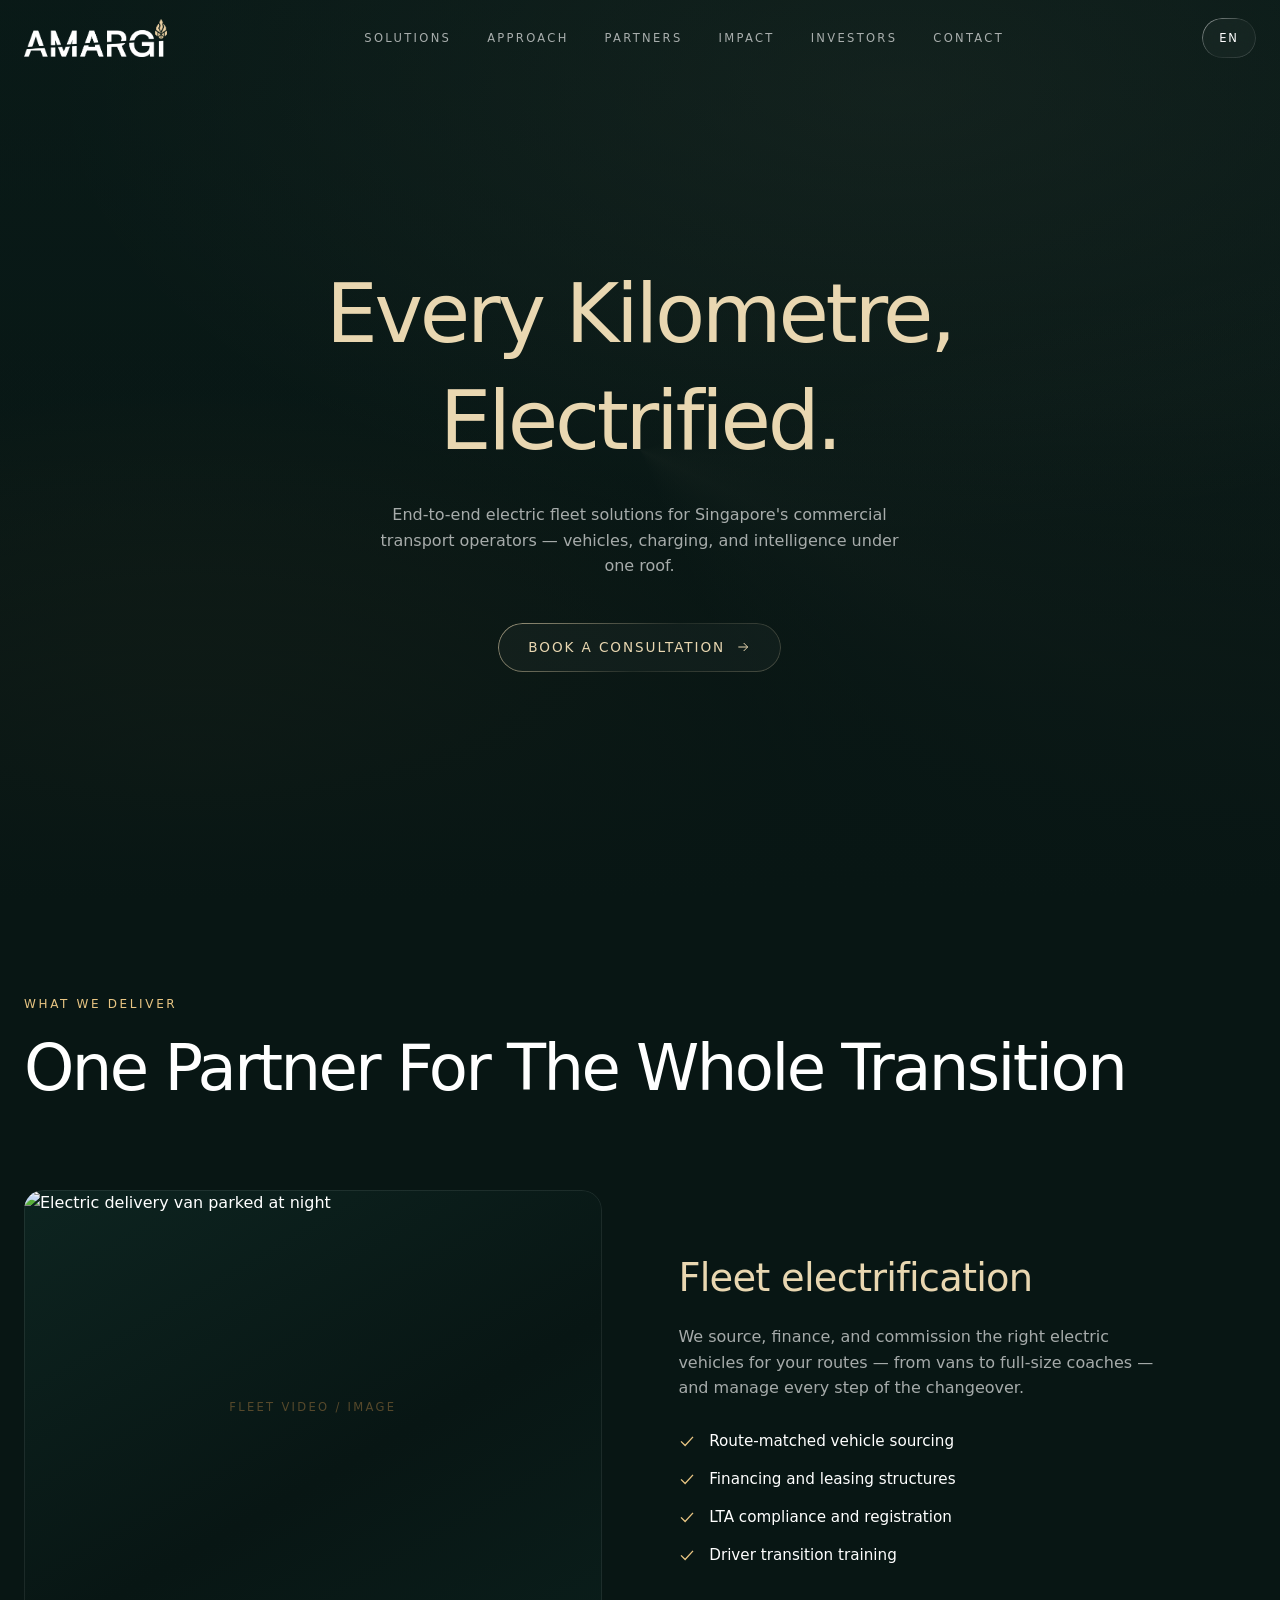
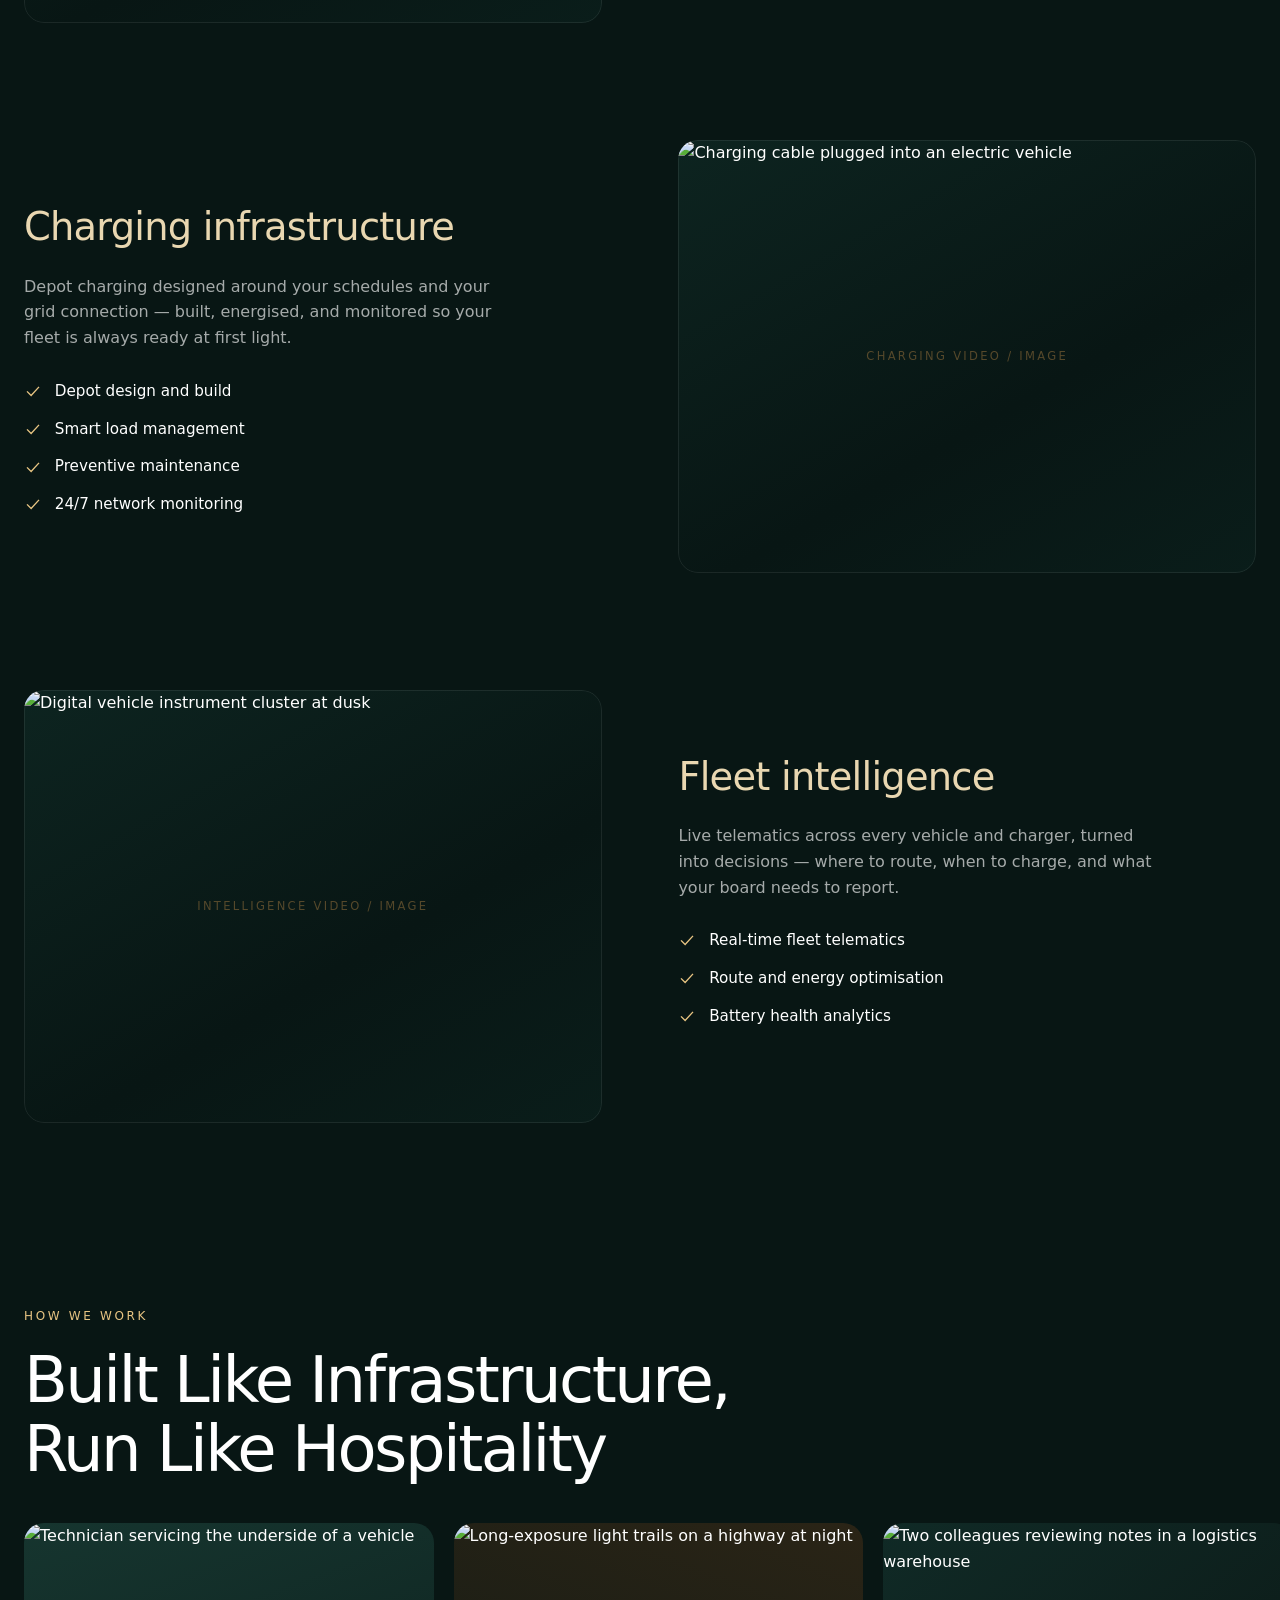
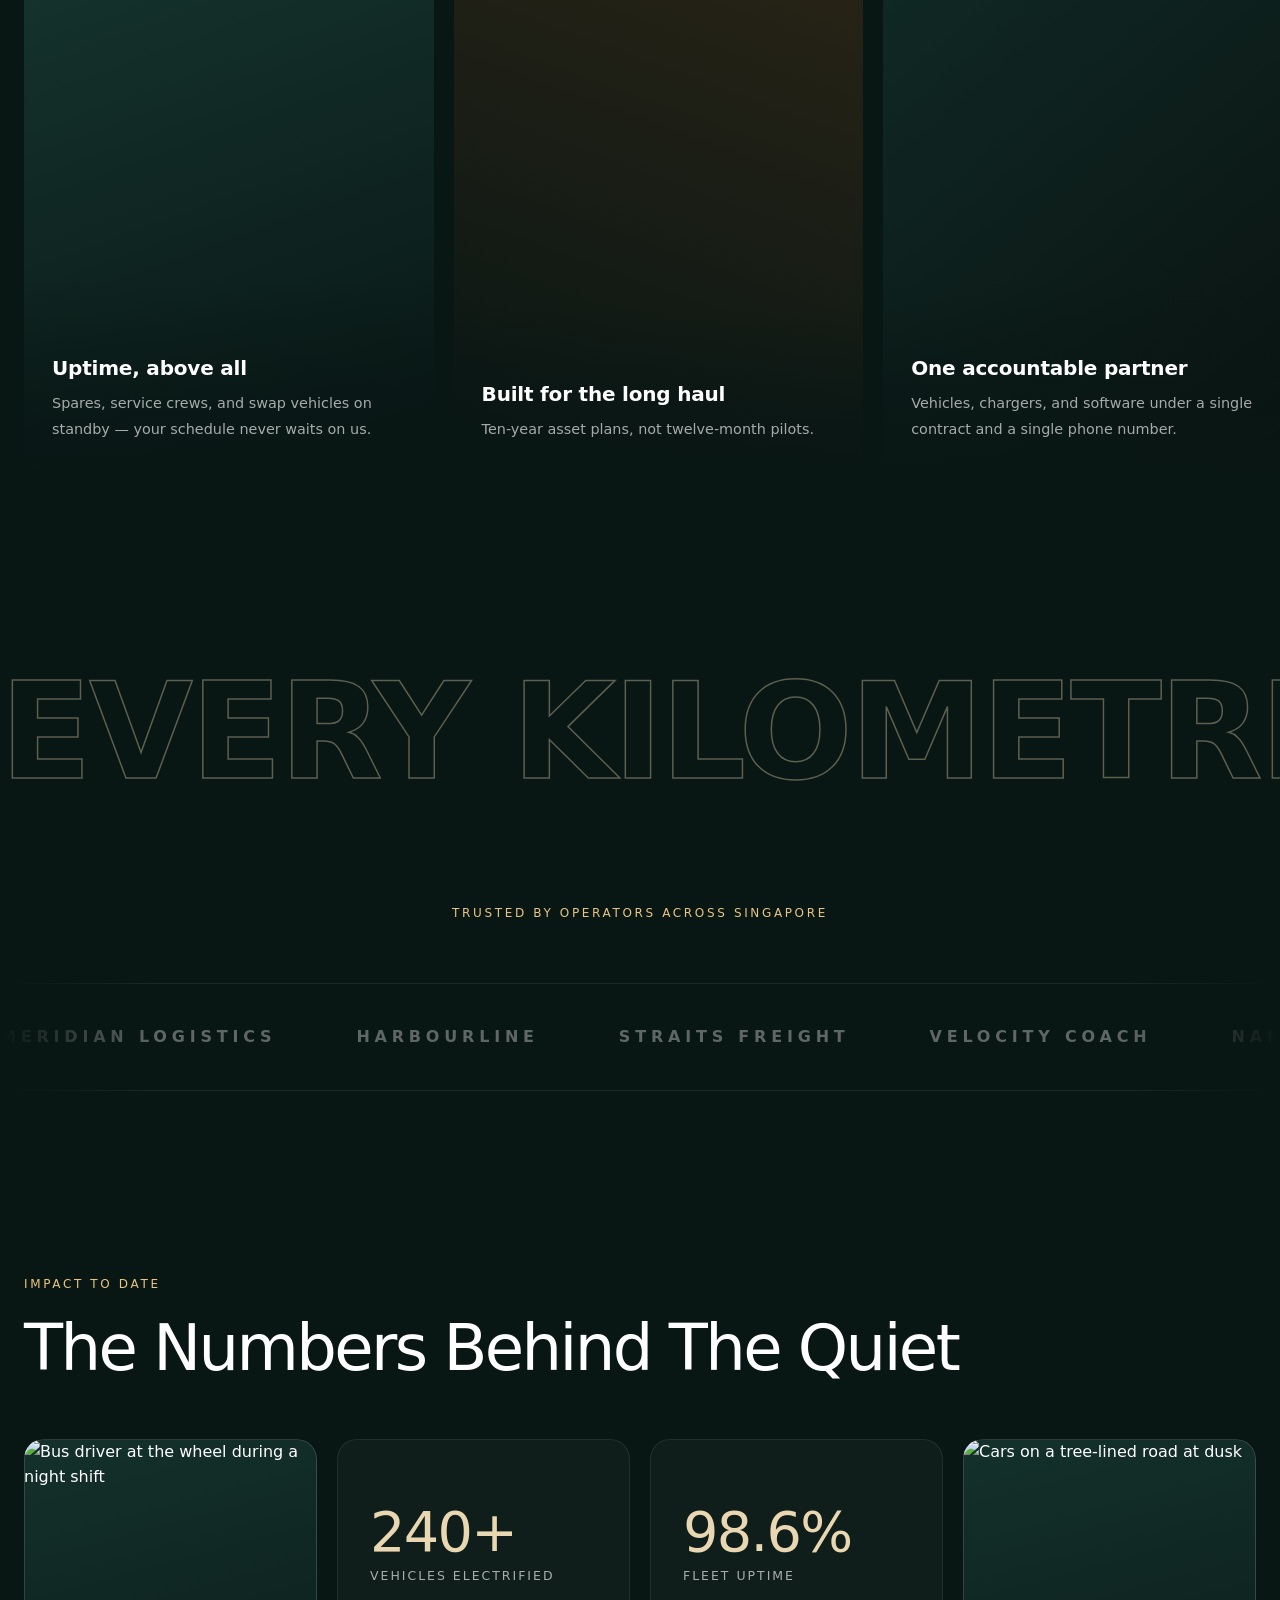
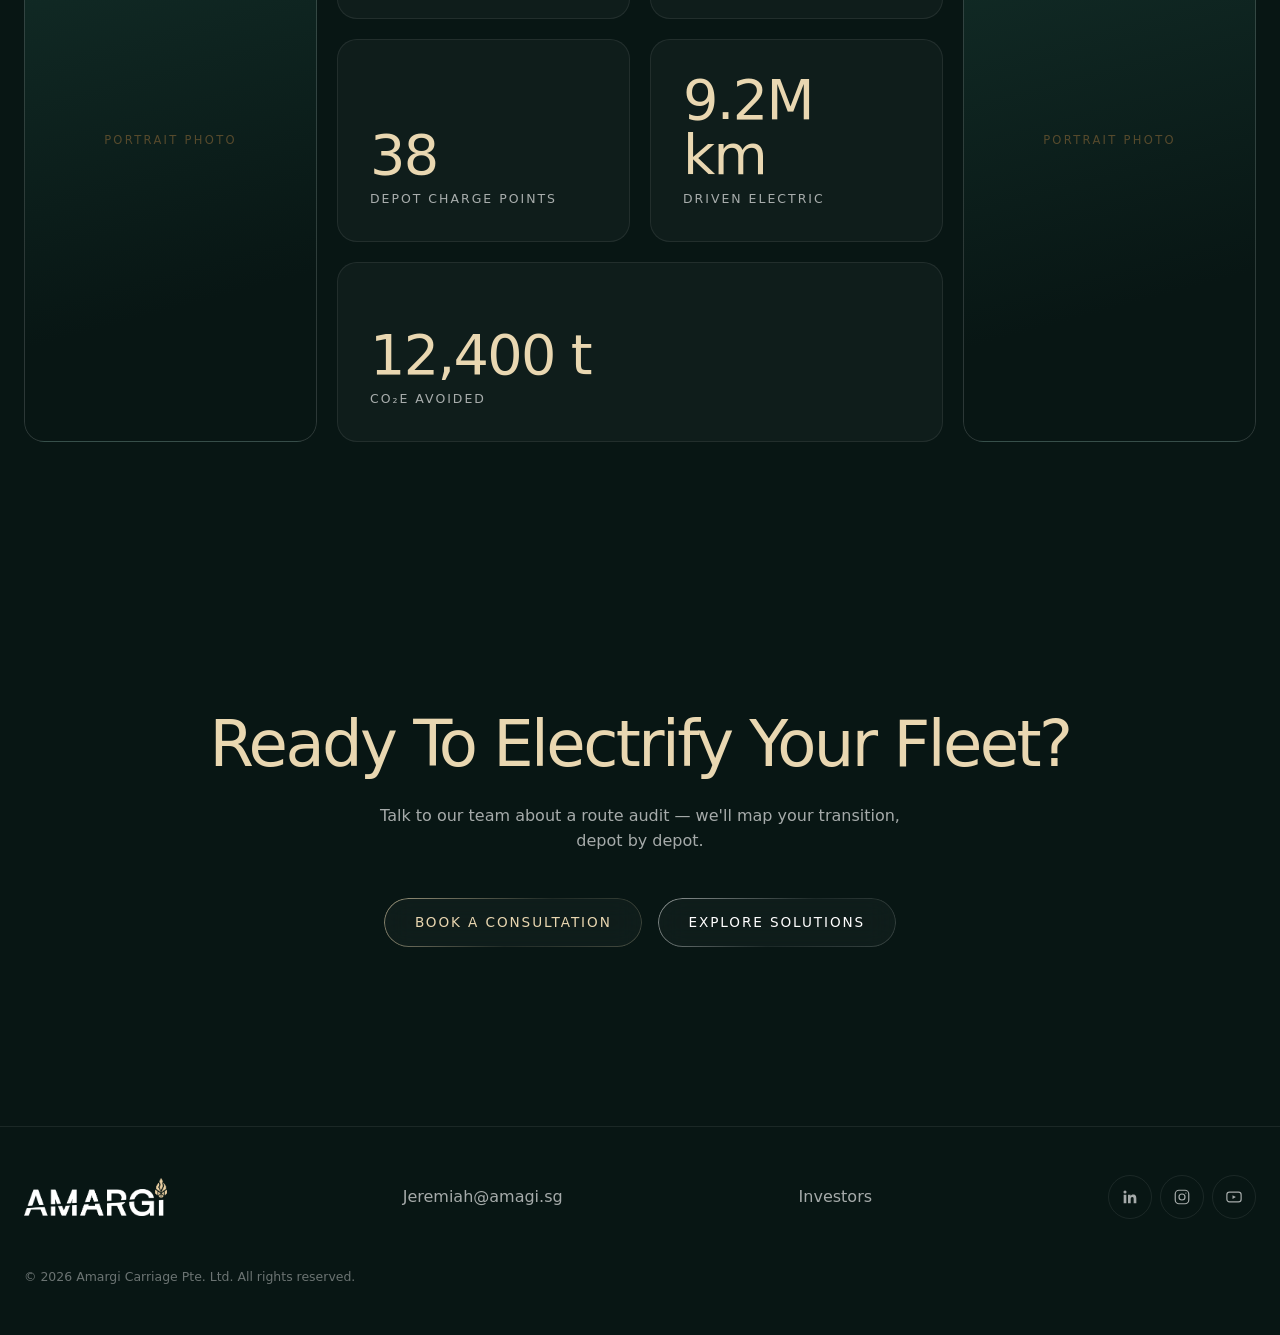
==== commit 46b54e45: "Add investor relations page with lead capture; set public contact email - investors.html: pitch deck" ====
--- a/index.html
+++ b/index.html
@@ -11,598 +11,7 @@
 <link rel="preconnect" href="https://api.fontshare.com">
 <link href="https://api.fontshare.com/v2/css?f[]=satoshi@300,400,500,700&display=swap" rel="stylesheet">
 
-<style>
-/* ============================================================
-   THEME — retint the whole site from this one block
-   ============================================================ */
-:root {
-  --bg: #081614;                    /* near-black, dark teal-green undertone */
-  --fg: #FFFFFF;                    /* primary text */
-  --accent: #E9D7B1;                /* champagne gold — headlines, key accents */
-  --accent-alt: #E8C583;            /* secondary gold */
-  --accent-alt-2: #FBDDAF;          /* lightest gold */
-  --bronze: rgba(109, 87, 50, 0.77);/* muted secondary, used sparingly */
-  --glass: rgba(255, 255, 255, 0.08);
-  --glass-strong: rgba(255, 255, 255, 0.14);
-  --muted: rgba(255, 255, 255, 0.64);
-  --scrim: rgba(8, 22, 20, 0.92);
-
-  --font-sans: "Satoshi", "Helvetica Neue", "Segoe UI", system-ui, sans-serif;
-
-  --display-1: clamp(2.6rem, 1rem + 6.2vw, 5.125rem);   /* hero ~82px */
-  --display-2: clamp(2.1rem, 1rem + 4.4vw, 4rem);       /* sections ~64px */
-  --section-gap: clamp(120px, 14vw, 200px);
-  --container: 1240px;
-  --radius-card: 20px;
-  --radius-pill: 40px;
-
-  --ease-out: cubic-bezier(0.22, 1, 0.36, 1);
-  --z-nav: 50; --z-overlay: 30; --z-raised: 20; --z-base: 10;
-}
-
-/* ============================================================
-   BASE
-   ============================================================ */
-*, *::before, *::after { box-sizing: border-box; margin: 0; padding: 0; }
-html { scroll-behavior: smooth; }
-body {
-  background: var(--bg);
-  color: var(--fg);
-  font-family: var(--font-sans);
-  font-weight: 400;
-  font-size: 1rem;
-  line-height: 1.6;
-  -webkit-font-smoothing: antialiased;
-  overflow-x: hidden;
-}
-img, video { display: block; max-width: 100%; }
-a { color: inherit; text-decoration: none; }
-ul { list-style: none; }
-
-::selection { background: var(--accent); color: var(--bg); }
-
-:focus-visible {
-  outline: 2px solid var(--accent);
-  outline-offset: 3px;
-  border-radius: 4px;
-}
-
-.container {
-  width: min(var(--container), 100% - 3rem);
-  margin-inline: auto;
-}
-
-.section { padding-block: calc(var(--section-gap) / 2); }
-
-/* Display type */
-.display-1, .display-2 {
-  font-weight: 300;
-  letter-spacing: -0.04em;
-  text-transform: capitalize;
-  text-wrap: balance;
-}
-.display-1 { font-size: var(--display-1); line-height: 1.3; color: var(--accent); }
-.display-2 { font-size: var(--display-2); line-height: 1.07; }
-
-.eyebrow {
-  display: inline-block;
-  font-size: 0.75rem;
-  font-weight: 500;
-  letter-spacing: 0.22em;
-  text-transform: uppercase;
-  color: var(--accent-alt);
-  margin-bottom: 1.25rem;
-}
-.lede { color: var(--muted); max-width: 34rem; }
-
-/* ============================================================
-   GLASSMORPHISM BUTTON — transparent bg, blur, gradient border
-   ============================================================ */
-.btn {
-  position: relative;
-  display: inline-flex;
-  align-items: center;
-  gap: 0.6rem;
-  min-height: 48px;
-  padding: 0.85rem 1.9rem;
-  border: 0;
-  border-radius: var(--radius-pill);
-  background: rgba(255, 255, 255, 0.03);
-  -webkit-backdrop-filter: blur(12px);
-  backdrop-filter: blur(12px);
-  color: var(--fg);
-  font-family: inherit;
-  font-size: 0.85rem;
-  font-weight: 500;
-  letter-spacing: 0.14em;
-  text-transform: uppercase;
-  cursor: pointer;
-  transition: background 250ms var(--ease-out), color 250ms var(--ease-out);
-}
-/* Diagonal gradient border: white fading to transparent */
-.btn::before {
-  content: "";
-  position: absolute;
-  inset: 0;
-  border-radius: inherit;
-  padding: 1px;
-  background: linear-gradient(135deg, rgba(255,255,255,0.55), rgba(255,255,255,0.06) 55%, rgba(255,255,255,0.18));
-  -webkit-mask: linear-gradient(#fff 0 0) content-box, linear-gradient(#fff 0 0);
-  -webkit-mask-composite: xor;
-          mask: linear-gradient(#fff 0 0) content-box, linear-gradient(#fff 0 0);
-          mask-composite: exclude;
-  pointer-events: none;
-}
-.btn:hover { background: rgba(255, 255, 255, 0.09); }
-.btn--gold { color: var(--accent); }
-.btn--gold::before {
-  background: linear-gradient(135deg, rgba(233,215,177,0.65), rgba(233,215,177,0.08) 55%, rgba(233,215,177,0.25));
-}
-.btn--gold:hover { background: rgba(233, 215, 177, 0.1); }
-.btn .btn-arrow { transition: transform 250ms var(--ease-out); }
-.btn:hover .btn-arrow { transform: translateX(4px); }
-
-/* ============================================================
-   SCROLL REVEAL
-   ============================================================ */
-.reveal {
-  opacity: 0;
-  transform: translateY(20px);
-  transition: opacity 700ms var(--ease-out), transform 700ms var(--ease-out);
-  transition-delay: calc(var(--stagger, 0) * 100ms);
-}
-.reveal.is-visible { opacity: 1; transform: none; }
-
-/* Scroll-scrubbed image settle: photos ease from 1.12 to 1.0 as they enter the viewport */
-@supports (animation-timeline: view()) {
-  .pillar-media img, .value-photo img, .bento-photo img {
-    animation: img-settle linear both;
-    animation-timeline: view();
-    animation-range: entry 0% cover 45%;
-  }
-}
-@keyframes img-settle {
-  from { transform: scale(1.12); }
-  to { transform: scale(1); }
-}
-
-@media (prefers-reduced-motion: reduce) {
-  html { scroll-behavior: auto; }
-  .reveal { opacity: 1; transform: none; transition: none; }
-  .marquee-track { animation: none !important; }
-  .mega-track { animation: none !important; }
-  .hero-sheen { animation: none !important; }
-  .pillar-media img, .value-photo img, .bento-photo img { animation: none !important; }
-}
-
-/* ============================================================
-   1. NAV
-   ============================================================ */
-.nav {
-  position: fixed;
-  inset: 0 0 auto 0;
-  z-index: var(--z-nav);
-  transition: background 300ms var(--ease-out), border-color 300ms var(--ease-out);
-  border-bottom: 1px solid transparent;
-}
-.nav.is-scrolled {
-  background: rgba(8, 22, 20, 0.72);
-  -webkit-backdrop-filter: blur(16px);
-  backdrop-filter: blur(16px);
-  border-bottom-color: var(--glass);
-}
-.nav-inner {
-  display: flex;
-  align-items: center;
-  justify-content: space-between;
-  gap: 2rem;
-  min-height: 76px;
-}
-.nav-logo { display: inline-flex; align-items: center; }
-.nav-logo img { height: 38px; width: auto; }
-.nav-links {
-  display: flex;
-  align-items: center;
-  gap: 2.25rem;
-  font-size: 0.72rem;
-  font-weight: 500;
-  letter-spacing: 0.2em;
-  text-transform: uppercase;
-}
-.nav-links a {
-  color: var(--muted);
-  padding: 0.5rem 0;
-  transition: color 200ms var(--ease-out);
-}
-.nav-links a:hover { color: var(--accent); }
-.lang-switch { position: relative; }
-.nav-lang {
-  min-height: 40px;
-  padding: 0.5rem 1.1rem;
-  font-size: 0.72rem;
-}
-.lang-menu {
-  position: absolute;
-  top: calc(100% + 8px);
-  right: 0;
-  min-width: 150px;
-  padding: 0.4rem;
-  border-radius: 14px;
-  background: rgba(8, 22, 20, 0.92);
-  -webkit-backdrop-filter: blur(16px);
-  backdrop-filter: blur(16px);
-  border: 1px solid var(--glass);
-  opacity: 0;
-  transform: scale(0.96) translateY(-6px);
-  transform-origin: top right;
-  pointer-events: none;
-  transition: opacity 180ms cubic-bezier(.165,.84,.44,1), transform 180ms cubic-bezier(.165,.84,.44,1);
-}
-.lang-switch.is-open .lang-menu { opacity: 1; transform: none; pointer-events: auto; }
-.lang-menu button {
-  display: block;
-  width: 100%;
-  padding: 0.6rem 0.9rem;
-  border: 0;
-  border-radius: 9px;
-  background: none;
-  color: var(--muted);
-  font-family: inherit;
-  font-size: 0.82rem;
-  text-align: left;
-  cursor: pointer;
-  transition: background 150ms ease, color 150ms ease;
-}
-.lang-menu button:hover { background: var(--glass); color: var(--fg); }
-.lang-menu button[aria-current="true"] { color: var(--accent); }
-@media (max-width: 860px) {
-  .nav-links { display: none; } /* keep it minimal on mobile; hero CTA carries the action */
-}
-
-/* ============================================================
-   2. HERO
-   ============================================================ */
-.hero {
-  position: relative;
-  min-height: 100svh;
-  display: grid;
-  place-items: center;
-  text-align: center;
-  overflow: hidden;
-}
-.hero-media {
-  position: absolute;
-  inset: -1px 0;
-  z-index: 0;
-  will-change: transform;
-}
-.hero-content { will-change: transform, opacity; }
-/* PLACEHOLDER: swap this gradient block for your hero video (see commented <video> in HTML) */
-.hero-media-placeholder {
-  position: absolute;
-  inset: 0;
-  background:
-    radial-gradient(120% 90% at 70% 10%, rgba(233,215,177,0.10), transparent 55%),
-    radial-gradient(90% 70% at 15% 85%, rgba(109,87,50,0.28), transparent 60%),
-    linear-gradient(180deg, #0B1F1C 0%, var(--bg) 70%);
-}
-.hero-sheen {
-  position: absolute;
-  inset: -40%;
-  background: conic-gradient(from 180deg at 50% 50%, transparent 70%, rgba(233,215,177,0.05) 82%, transparent 94%);
-  animation: sheen 24s linear infinite;
-}
-@keyframes sheen { to { transform: rotate(1turn); } }
-.hero-media video, .hero-media img { position: absolute; inset: 0; width: 100%; height: 100%; object-fit: cover; }
-.pillar-media img, .bento-photo img { position: absolute; inset: 0; width: 100%; height: 100%; object-fit: cover; }
-.value-photo img { width: 100%; height: 100%; object-fit: cover; }
-.bento-photo::after {
-  content: "";
-  position: absolute;
-  inset: 0;
-  border: 1px solid var(--glass);
-  border-radius: inherit;
-  pointer-events: none;
-}
-.hero-scrim {
-  position: absolute;
-  inset: 0;
-  background: linear-gradient(180deg, rgba(8,22,20,0.6) 0%, rgba(8,22,20,0.45) 45%, var(--bg) 100%);
-}
-.hero-content {
-  position: relative;
-  z-index: var(--z-base);
-  padding: 8rem 1.5rem 6rem;
-  max-width: 62rem;
-}
-.hero-content .lede { margin: 1.75rem auto 2.75rem; }
-
-/* ============================================================
-   3. PILLARS
-   ============================================================ */
-.pillar {
-  display: grid;
-  grid-template-columns: 1fr 1fr;
-  gap: clamp(2.5rem, 6vw, 6rem);
-  align-items: center;
-}
-.pillar + .pillar { margin-top: calc(var(--section-gap) * 0.65); }
-.pillar:nth-child(even) .pillar-media { order: 2; }
-.pillar-media {
-  position: relative;
-  aspect-ratio: 4 / 3;
-  border-radius: var(--radius-card);
-  overflow: hidden;
-}
-/* PLACEHOLDER: swap each .pillar-media-placeholder for a real <video muted autoplay loop playsinline> or <img> */
-.pillar-media-placeholder {
-  position: absolute;
-  inset: 0;
-  display: grid;
-  place-items: center;
-  color: var(--bronze);
-  font-size: 0.72rem;
-  letter-spacing: 0.2em;
-  text-transform: uppercase;
-  background: linear-gradient(150deg, #0D2420, #081614 60%, #0A1D1A);
-}
-.pillar-media::after {
-  content: "";
-  position: absolute;
-  inset: 0;
-  border-radius: inherit;
-  border: 1px solid var(--glass);
-  pointer-events: none;
-}
-.pillar h3 {
-  font-size: clamp(1.6rem, 1rem + 1.8vw, 2.4rem);
-  font-weight: 300;
-  letter-spacing: -0.02em;
-  color: var(--accent);
-  margin-bottom: 1rem;
-}
-.pillar p { color: var(--muted); margin-bottom: 1.75rem; max-width: 30rem; }
-.checklist { display: grid; gap: 0.85rem; }
-.checklist li {
-  display: flex;
-  align-items: center;
-  gap: 0.8rem;
-  font-size: 0.95rem;
-}
-.checklist svg { flex: none; color: var(--accent-alt); }
-@media (max-width: 820px) {
-  .pillar { grid-template-columns: 1fr; }
-  .pillar:nth-child(even) .pillar-media { order: 0; }
-}
-
-/* ============================================================
-   4. VALUES — horizontal scroll cards
-   ============================================================ */
-.values-track {
-  display: grid;
-  grid-auto-flow: column;
-  grid-auto-columns: clamp(280px, 32vw, 420px);
-  gap: 1.25rem;
-  overflow-x: auto;
-  padding: 2.5rem 1.5rem 1.5rem;
-  scroll-snap-type: x mandatory;
-  scrollbar-width: none;
-}
-.values-track::-webkit-scrollbar { display: none; }
-.value-card {
-  position: relative;
-  aspect-ratio: 3 / 4;
-  border-radius: var(--radius-card);
-  overflow: hidden;
-  scroll-snap-align: center;
-  cursor: pointer;
-}
-/* PLACEHOLDER: give each card a real photo via .value-card > img (object-fit: cover) */
-.value-photo {
-  position: absolute;
-  inset: 0;
-  transition: transform 600ms var(--ease-out);
-}
-.value-card:nth-child(1) .value-photo { background: linear-gradient(160deg, #16352F, #081614); }
-.value-card:nth-child(2) .value-photo { background: linear-gradient(200deg, #2A2416, #081614); }
-.value-card:nth-child(3) .value-photo { background: linear-gradient(140deg, #102A26, #0A1210); }
-.value-card:nth-child(4) .value-photo { background: linear-gradient(190deg, #1F1A10, #0A1614); }
-.value-card:hover .value-photo { transform: scale(1.04); }
-.value-caption {
-  position: absolute;
-  inset: auto 0 0 0;
-  z-index: var(--z-base);
-  padding: 4.5rem 1.75rem 1.75rem;
-  background: linear-gradient(180deg, transparent, var(--scrim));
-}
-.value-caption strong {
-  display: block;
-  font-size: 1.25rem;
-  font-weight: 700;
-  letter-spacing: -0.01em;
-  margin-bottom: 0.35rem;
-}
-.value-caption span { font-size: 0.9rem; color: var(--muted); }
-
-/* ============================================================
-   4b. MEGA MARQUEE — giant outline text strip
-   ============================================================ */
-.mega-marquee {
-  overflow: hidden;
-  padding-block: clamp(2rem, 6vw, 4.5rem) 0;
-}
-.mega-track {
-  display: flex;
-  width: max-content;
-  animation: marquee 38s linear infinite;
-}
-.mega-track > span {
-  display: flex;
-  align-items: center;
-  gap: 0.5em;
-  padding-right: 0.5em;
-  font-size: clamp(64px, 10.5vw, 150px);
-  font-weight: 700;
-  line-height: 1.15;
-  letter-spacing: -0.02em;
-  text-transform: uppercase;
-  white-space: nowrap;
-  color: transparent;
-  -webkit-text-stroke: 1.5px rgba(233, 215, 177, 0.38);
-}
-.mega-track i {
-  font-style: normal;
-  font-size: 0.28em;
-  color: var(--accent);
-  -webkit-text-stroke: 0;
-}
-
-/* ============================================================
-   5. LOGO MARQUEE
-   ============================================================ */
-.marquee {
-  overflow: hidden;
-  border-block: 1px solid var(--glass);
-  padding-block: 2.5rem;
-  -webkit-mask-image: linear-gradient(90deg, transparent, #fff 12%, #fff 88%, transparent);
-          mask-image: linear-gradient(90deg, transparent, #fff 12%, #fff 88%, transparent);
-}
-.marquee-track {
-  display: flex;
-  width: max-content;
-  gap: 5rem;
-  animation: marquee 36s linear infinite;
-}
-.marquee:hover .marquee-track { animation-play-state: paused; }
-@keyframes marquee { to { transform: translateX(-50%); } }
-/* PLACEHOLDER: swap each .marquee-logo for a real grayscale <img> logo (~32px tall) */
-.marquee-logo {
-  flex: none;
-  display: flex;
-  align-items: center;
-  gap: 5rem;
-  font-size: 1rem;
-  font-weight: 700;
-  letter-spacing: 0.3em;
-  text-transform: uppercase;
-  color: rgba(255, 255, 255, 0.35);
-  white-space: nowrap;
-  filter: grayscale(1);
-}
-
-/* ============================================================
-   6. STATS BENTO
-   ============================================================ */
-.bento {
-  display: grid;
-  grid-template-columns: repeat(4, 1fr);
-  grid-auto-rows: minmax(180px, auto);
-  gap: 1.25rem;
-  margin-top: 3.5rem;
-}
-.bento-cell {
-  display: flex;
-  flex-direction: column;
-  justify-content: flex-end;
-  gap: 0.35rem;
-  padding: 2rem;
-  border-radius: var(--radius-card);
-  background: rgba(255, 255, 255, 0.03);
-  border: 1px solid var(--glass);
-}
-.bento-cell .num {
-  font-size: clamp(2.4rem, 1.4rem + 2.6vw, 3.8rem);
-  font-weight: 300;
-  letter-spacing: -0.03em;
-  line-height: 1;
-  color: var(--accent);
-}
-.bento-cell .label {
-  font-size: 0.78rem;
-  letter-spacing: 0.16em;
-  text-transform: uppercase;
-  color: var(--muted);
-}
-.bento-photo {
-  position: relative;
-  padding: 0;
-  border: 0;
-  overflow: hidden;
-  min-height: 320px;
-}
-/* PLACEHOLDER: swap for real portrait photography (<img> with object-fit: cover) */
-.bento-photo-placeholder {
-  position: absolute;
-  inset: 0;
-  display: grid;
-  place-items: center;
-  color: var(--bronze);
-  font-size: 0.72rem;
-  letter-spacing: 0.2em;
-  text-transform: uppercase;
-  background: linear-gradient(165deg, #14312B, #081614 75%);
-  border-radius: inherit;
-  border: 1px solid var(--glass);
-}
-.bento-tall { grid-row: span 3; }
-.bento-wide { grid-column: span 2; }
-@media (max-width: 980px) {
-  .bento { grid-template-columns: repeat(2, 1fr); }
-  .bento-tall { grid-row: span 2; }
-}
-@media (max-width: 540px) {
-  .bento { grid-template-columns: 1fr; }
-  .bento-wide { grid-column: auto; }
-  .bento-tall { grid-row: auto; min-height: 320px; }
-}
-
-/* ============================================================
-   7. CLOSING CTA
-   ============================================================ */
-.closing {
-  text-align: center;
-  padding-block: var(--section-gap);
-}
-.closing .lede { margin: 1.5rem auto 2.75rem; }
-.closing-actions {
-  display: flex;
-  flex-wrap: wrap;
-  justify-content: center;
-  gap: 1rem;
-}
-
-/* ============================================================
-   8. FOOTER
-   ============================================================ */
-.footer {
-  border-top: 1px solid var(--glass);
-  padding-block: 3rem;
-}
-.footer-inner {
-  display: flex;
-  flex-wrap: wrap;
-  align-items: center;
-  justify-content: space-between;
-  gap: 1.5rem;
-}
-.footer a { color: var(--muted); transition: color 200ms var(--ease-out); }
-.footer a:hover { color: var(--accent); }
-.footer-social { display: flex; gap: 0.5rem; }
-.footer-social a {
-  display: grid;
-  place-items: center;
-  width: 44px;
-  height: 44px;
-  border-radius: 50%;
-  border: 1px solid var(--glass);
-}
-.footer-copy {
-  width: 100%;
-  margin-top: 1.5rem;
-  font-size: 0.78rem;
-  color: rgba(255, 255, 255, 0.4);
-}
-</style>
+<link rel="stylesheet" href="assets/site.css">
 </head>
 <body>
 
@@ -615,6 +24,7 @@
       <a href="#approach" data-i18n="nav.approach">Approach</a>
       <a href="#partners" data-i18n="nav.partners">Partners</a>
       <a href="#impact" data-i18n="nav.impact">Impact</a>
+      <a href="investors.html" data-i18n="nav.investors">Investors</a>
       <a href="#contact" data-i18n="nav.contact">Contact</a>
     </nav>
     <div class="lang-switch" id="langSwitch">
@@ -826,7 +236,7 @@
       <h2 class="display-2 reveal" style="color: var(--accent);" data-i18n="closing.title">Ready to electrify your fleet?</h2>
       <p class="lede reveal" style="--stagger: 1" data-i18n="closing.lede">Talk to our team about a route audit — we'll map your transition, depot by depot.</p>
       <div class="closing-actions reveal" style="--stagger: 2">
-        <a class="btn btn--gold" href="mailto:info@zhenghe.com.sg" data-i18n="hero.cta">Book a consultation</a>
+        <a class="btn btn--gold" href="mailto:Jeremiah@amagi.sg" data-i18n="hero.cta">Book a consultation</a>
         <a class="btn" href="#solutions" data-i18n="closing.cta2">Explore solutions</a>
       </div>
     </div>
@@ -838,7 +248,8 @@
 <footer class="footer">
   <div class="container footer-inner">
     <a class="nav-logo" href="#top"><img src="assets/amargi-logo.png" alt="Amargi Carriage"></a>
-    <a href="mailto:info@zhenghe.com.sg">info@zhenghe.com.sg</a><!-- swap if your public contact differs -->
+    <a href="mailto:Jeremiah@amagi.sg">Jeremiah@amagi.sg</a>
+    <a href="investors.html" data-i18n="nav.investors">Investors</a>
     <div class="footer-social">
       <a href="#" aria-label="LinkedIn">
         <svg width="18" height="18" viewBox="0 0 24 24" fill="currentColor" aria-hidden="true"><path d="M20.45 20.45h-3.55v-5.57c0-1.33-.03-3.04-1.85-3.04-1.86 0-2.14 1.45-2.14 2.94v5.67H9.35V9h3.41v1.56h.05c.47-.9 1.63-1.85 3.36-1.85 3.6 0 4.27 2.37 4.27 5.45v6.29zM5.34 7.43a2.06 2.06 0 1 1 0-4.12 2.06 2.06 0 0 1 0 4.12zM7.12 20.45H3.56V9h3.56v11.45z"/></svg>
@@ -930,7 +341,7 @@
 // i18n — English / 中文 / ไทย / Filipino
 const I18N = {
   en: {
-    'nav.solutions': 'Solutions', 'nav.approach': 'Approach', 'nav.partners': 'Partners', 'nav.impact': 'Impact', 'nav.contact': 'Contact',
+    'nav.solutions': 'Solutions', 'nav.approach': 'Approach', 'nav.partners': 'Partners', 'nav.impact': 'Impact', 'nav.investors': 'Investors', 'nav.contact': 'Contact',
     'hero.title': 'Every kilometre,<br>electrified.',
     'hero.lede': "End-to-end electric fleet solutions for Singapore's commercial transport operators — vehicles, charging, and intelligence under one roof.",
     'hero.cta': 'Book a consultation',
@@ -959,7 +370,7 @@
     'footer.copy': '© 2026 Amargi Carriage Pte. Ltd. All rights reserved.'
   },
   zh: {
-    'nav.solutions': '解决方案', 'nav.approach': '服务理念', 'nav.partners': '合作伙伴', 'nav.impact': '成果', 'nav.contact': '联系我们',
+    'nav.solutions': '解决方案', 'nav.approach': '服务理念', 'nav.partners': '合作伙伴', 'nav.impact': '成果', 'nav.investors': '投资者关系', 'nav.contact': '联系我们',
     'hero.title': '每一公里，<br>皆为电动。',
     'hero.lede': '为新加坡商用运输企业提供端到端电动车队解决方案——车辆、充电与智能管理，一站式服务。',
     'hero.cta': '预约咨询',
@@ -988,7 +399,7 @@
     'footer.copy': '© 2026 Amargi Carriage 私人有限公司。保留所有权利。'
   },
   th: {
-    'nav.solutions': 'โซลูชัน', 'nav.approach': 'แนวทาง', 'nav.partners': 'พันธมิตร', 'nav.impact': 'ผลลัพธ์', 'nav.contact': 'ติดต่อเรา',
+    'nav.solutions': 'โซลูชัน', 'nav.approach': 'แนวทาง', 'nav.partners': 'พันธมิตร', 'nav.impact': 'ผลลัพธ์', 'nav.investors': 'นักลงทุนสัมพันธ์', 'nav.contact': 'ติดต่อเรา',
     'hero.title': 'ทุกกิโลเมตร<br>ขับเคลื่อนด้วยไฟฟ้า',
     'hero.lede': 'โซลูชันฟลีตรถไฟฟ้าครบวงจรสำหรับผู้ประกอบการขนส่งเชิงพาณิชย์ในสิงคโปร์ — ยานพาหนะ การชาร์จ และระบบอัจฉริยะ ครบจบในที่เดียว',
     'hero.cta': 'นัดหมายปรึกษา',
@@ -1017,7 +428,7 @@
     'footer.copy': '© 2026 Amargi Carriage Pte. Ltd. สงวนลิขสิทธิ์'
   },
   fil: {
-    'nav.solutions': 'Mga Solusyon', 'nav.approach': 'Aming Paraan', 'nav.partners': 'Mga Kasosyo', 'nav.impact': 'Epekto', 'nav.contact': 'Makipag-ugnayan',
+    'nav.solutions': 'Mga Solusyon', 'nav.approach': 'Aming Paraan', 'nav.partners': 'Mga Kasosyo', 'nav.impact': 'Epekto', 'nav.investors': 'Mga Investor', 'nav.contact': 'Makipag-ugnayan',
     'hero.title': 'Bawat kilometro,<br>de-kuryente.',
     'hero.lede': 'Kumpletong solusyon sa electric fleet para sa mga commercial transport operator ng Singapore — sasakyan, charging, at intelligence sa iisang bubong.',
     'hero.cta': 'Mag-book ng konsultasyon',
--- a/assets/site.css
+++ b/assets/site.css
@@ -0,0 +1,590 @@
+/* ============================================================
+   THEME — retint the whole site from this one block
+   ============================================================ */
+:root {
+  --bg: #081614;                    /* near-black, dark teal-green undertone */
+  --fg: #FFFFFF;                    /* primary text */
+  --accent: #E9D7B1;                /* champagne gold — headlines, key accents */
+  --accent-alt: #E8C583;            /* secondary gold */
+  --accent-alt-2: #FBDDAF;          /* lightest gold */
+  --bronze: rgba(109, 87, 50, 0.77);/* muted secondary, used sparingly */
+  --glass: rgba(255, 255, 255, 0.08);
+  --glass-strong: rgba(255, 255, 255, 0.14);
+  --muted: rgba(255, 255, 255, 0.64);
+  --scrim: rgba(8, 22, 20, 0.92);
+
+  --font-sans: "Satoshi", "Helvetica Neue", "Segoe UI", system-ui, sans-serif;
+
+  --display-1: clamp(2.6rem, 1rem + 6.2vw, 5.125rem);   /* hero ~82px */
+  --display-2: clamp(2.1rem, 1rem + 4.4vw, 4rem);       /* sections ~64px */
+  --section-gap: clamp(120px, 14vw, 200px);
+  --container: 1240px;
+  --radius-card: 20px;
+  --radius-pill: 40px;
+
+  --ease-out: cubic-bezier(0.22, 1, 0.36, 1);
+  --z-nav: 50; --z-overlay: 30; --z-raised: 20; --z-base: 10;
+}
+
+/* ============================================================
+   BASE
+   ============================================================ */
+*, *::before, *::after { box-sizing: border-box; margin: 0; padding: 0; }
+html { scroll-behavior: smooth; }
+body {
+  background: var(--bg);
+  color: var(--fg);
+  font-family: var(--font-sans);
+  font-weight: 400;
+  font-size: 1rem;
+  line-height: 1.6;
+  -webkit-font-smoothing: antialiased;
+  overflow-x: hidden;
+}
+img, video { display: block; max-width: 100%; }
+a { color: inherit; text-decoration: none; }
+ul { list-style: none; }
+
+::selection { background: var(--accent); color: var(--bg); }
+
+:focus-visible {
+  outline: 2px solid var(--accent);
+  outline-offset: 3px;
+  border-radius: 4px;
+}
+
+.container {
+  width: min(var(--container), 100% - 3rem);
+  margin-inline: auto;
+}
+
+.section { padding-block: calc(var(--section-gap) / 2); }
+
+/* Display type */
+.display-1, .display-2 {
+  font-weight: 300;
+  letter-spacing: -0.04em;
+  text-transform: capitalize;
+  text-wrap: balance;
+}
+.display-1 { font-size: var(--display-1); line-height: 1.3; color: var(--accent); }
+.display-2 { font-size: var(--display-2); line-height: 1.07; }
+
+.eyebrow {
+  display: inline-block;
+  font-size: 0.75rem;
+  font-weight: 500;
+  letter-spacing: 0.22em;
+  text-transform: uppercase;
+  color: var(--accent-alt);
+  margin-bottom: 1.25rem;
+}
+.lede { color: var(--muted); max-width: 34rem; }
+
+/* ============================================================
+   GLASSMORPHISM BUTTON — transparent bg, blur, gradient border
+   ============================================================ */
+.btn {
+  position: relative;
+  display: inline-flex;
+  align-items: center;
+  gap: 0.6rem;
+  min-height: 48px;
+  padding: 0.85rem 1.9rem;
+  border: 0;
+  border-radius: var(--radius-pill);
+  background: rgba(255, 255, 255, 0.03);
+  -webkit-backdrop-filter: blur(12px);
+  backdrop-filter: blur(12px);
+  color: var(--fg);
+  font-family: inherit;
+  font-size: 0.85rem;
+  font-weight: 500;
+  letter-spacing: 0.14em;
+  text-transform: uppercase;
+  cursor: pointer;
+  transition: background 250ms var(--ease-out), color 250ms var(--ease-out);
+}
+/* Diagonal gradient border: white fading to transparent */
+.btn::before {
+  content: "";
+  position: absolute;
+  inset: 0;
+  border-radius: inherit;
+  padding: 1px;
+  background: linear-gradient(135deg, rgba(255,255,255,0.55), rgba(255,255,255,0.06) 55%, rgba(255,255,255,0.18));
+  -webkit-mask: linear-gradient(#fff 0 0) content-box, linear-gradient(#fff 0 0);
+  -webkit-mask-composite: xor;
+          mask: linear-gradient(#fff 0 0) content-box, linear-gradient(#fff 0 0);
+          mask-composite: exclude;
+  pointer-events: none;
+}
+.btn:hover { background: rgba(255, 255, 255, 0.09); }
+.btn--gold { color: var(--accent); }
+.btn--gold::before {
+  background: linear-gradient(135deg, rgba(233,215,177,0.65), rgba(233,215,177,0.08) 55%, rgba(233,215,177,0.25));
+}
+.btn--gold:hover { background: rgba(233, 215, 177, 0.1); }
+.btn .btn-arrow { transition: transform 250ms var(--ease-out); }
+.btn:hover .btn-arrow { transform: translateX(4px); }
+
+/* ============================================================
+   SCROLL REVEAL
+   ============================================================ */
+.reveal {
+  opacity: 0;
+  transform: translateY(20px);
+  transition: opacity 700ms var(--ease-out), transform 700ms var(--ease-out);
+  transition-delay: calc(var(--stagger, 0) * 100ms);
+}
+.reveal.is-visible { opacity: 1; transform: none; }
+
+/* Scroll-scrubbed image settle: photos ease from 1.12 to 1.0 as they enter the viewport */
+@supports (animation-timeline: view()) {
+  .pillar-media img, .value-photo img, .bento-photo img {
+    animation: img-settle linear both;
+    animation-timeline: view();
+    animation-range: entry 0% cover 45%;
+  }
+}
+@keyframes img-settle {
+  from { transform: scale(1.12); }
+  to { transform: scale(1); }
+}
+
+@media (prefers-reduced-motion: reduce) {
+  html { scroll-behavior: auto; }
+  .reveal { opacity: 1; transform: none; transition: none; }
+  .marquee-track { animation: none !important; }
+  .mega-track { animation: none !important; }
+  .hero-sheen { animation: none !important; }
+  .pillar-media img, .value-photo img, .bento-photo img { animation: none !important; }
+}
+
+/* ============================================================
+   1. NAV
+   ============================================================ */
+.nav {
+  position: fixed;
+  inset: 0 0 auto 0;
+  z-index: var(--z-nav);
+  transition: background 300ms var(--ease-out), border-color 300ms var(--ease-out);
+  border-bottom: 1px solid transparent;
+}
+.nav.is-scrolled {
+  background: rgba(8, 22, 20, 0.72);
+  -webkit-backdrop-filter: blur(16px);
+  backdrop-filter: blur(16px);
+  border-bottom-color: var(--glass);
+}
+.nav-inner {
+  display: flex;
+  align-items: center;
+  justify-content: space-between;
+  gap: 2rem;
+  min-height: 76px;
+}
+.nav-logo { display: inline-flex; align-items: center; }
+.nav-logo img { height: 38px; width: auto; }
+.nav-links {
+  display: flex;
+  align-items: center;
+  gap: 2.25rem;
+  font-size: 0.72rem;
+  font-weight: 500;
+  letter-spacing: 0.2em;
+  text-transform: uppercase;
+}
+.nav-links a {
+  color: var(--muted);
+  padding: 0.5rem 0;
+  transition: color 200ms var(--ease-out);
+}
+.nav-links a:hover { color: var(--accent); }
+.lang-switch { position: relative; }
+.nav-lang {
+  min-height: 40px;
+  padding: 0.5rem 1.1rem;
+  font-size: 0.72rem;
+}
+.lang-menu {
+  position: absolute;
+  top: calc(100% + 8px);
+  right: 0;
+  min-width: 150px;
+  padding: 0.4rem;
+  border-radius: 14px;
+  background: rgba(8, 22, 20, 0.92);
+  -webkit-backdrop-filter: blur(16px);
+  backdrop-filter: blur(16px);
+  border: 1px solid var(--glass);
+  opacity: 0;
+  transform: scale(0.96) translateY(-6px);
+  transform-origin: top right;
+  pointer-events: none;
+  transition: opacity 180ms cubic-bezier(.165,.84,.44,1), transform 180ms cubic-bezier(.165,.84,.44,1);
+}
+.lang-switch.is-open .lang-menu { opacity: 1; transform: none; pointer-events: auto; }
+.lang-menu button {
+  display: block;
+  width: 100%;
+  padding: 0.6rem 0.9rem;
+  border: 0;
+  border-radius: 9px;
+  background: none;
+  color: var(--muted);
+  font-family: inherit;
+  font-size: 0.82rem;
+  text-align: left;
+  cursor: pointer;
+  transition: background 150ms ease, color 150ms ease;
+}
+.lang-menu button:hover { background: var(--glass); color: var(--fg); }
+.lang-menu button[aria-current="true"] { color: var(--accent); }
+@media (max-width: 860px) {
+  .nav-links { display: none; } /* keep it minimal on mobile; hero CTA carries the action */
+}
+
+/* ============================================================
+   2. HERO
+   ============================================================ */
+.hero {
+  position: relative;
+  min-height: 100svh;
+  display: grid;
+  place-items: center;
+  text-align: center;
+  overflow: hidden;
+}
+.hero-media {
+  position: absolute;
+  inset: -1px 0;
+  z-index: 0;
+  will-change: transform;
+}
+.hero-content { will-change: transform, opacity; }
+/* PLACEHOLDER: swap this gradient block for your hero video (see commented <video> in HTML) */
+.hero-media-placeholder {
+  position: absolute;
+  inset: 0;
+  background:
+    radial-gradient(120% 90% at 70% 10%, rgba(233,215,177,0.10), transparent 55%),
+    radial-gradient(90% 70% at 15% 85%, rgba(109,87,50,0.28), transparent 60%),
+    linear-gradient(180deg, #0B1F1C 0%, var(--bg) 70%);
+}
+.hero-sheen {
+  position: absolute;
+  inset: -40%;
+  background: conic-gradient(from 180deg at 50% 50%, transparent 70%, rgba(233,215,177,0.05) 82%, transparent 94%);
+  animation: sheen 24s linear infinite;
+}
+@keyframes sheen { to { transform: rotate(1turn); } }
+.hero-media video, .hero-media img { position: absolute; inset: 0; width: 100%; height: 100%; object-fit: cover; }
+.pillar-media img, .bento-photo img { position: absolute; inset: 0; width: 100%; height: 100%; object-fit: cover; }
+.value-photo img { width: 100%; height: 100%; object-fit: cover; }
+.bento-photo::after {
+  content: "";
+  position: absolute;
+  inset: 0;
+  border: 1px solid var(--glass);
+  border-radius: inherit;
+  pointer-events: none;
+}
+.hero-scrim {
+  position: absolute;
+  inset: 0;
+  background: linear-gradient(180deg, rgba(8,22,20,0.6) 0%, rgba(8,22,20,0.45) 45%, var(--bg) 100%);
+}
+.hero-content {
+  position: relative;
+  z-index: var(--z-base);
+  padding: 8rem 1.5rem 6rem;
+  max-width: 62rem;
+}
+.hero-content .lede { margin: 1.75rem auto 2.75rem; }
+
+/* ============================================================
+   3. PILLARS
+   ============================================================ */
+.pillar {
+  display: grid;
+  grid-template-columns: 1fr 1fr;
+  gap: clamp(2.5rem, 6vw, 6rem);
+  align-items: center;
+}
+.pillar + .pillar { margin-top: calc(var(--section-gap) * 0.65); }
+.pillar:nth-child(even) .pillar-media { order: 2; }
+.pillar-media {
+  position: relative;
+  aspect-ratio: 4 / 3;
+  border-radius: var(--radius-card);
+  overflow: hidden;
+}
+/* PLACEHOLDER: swap each .pillar-media-placeholder for a real <video muted autoplay loop playsinline> or <img> */
+.pillar-media-placeholder {
+  position: absolute;
+  inset: 0;
+  display: grid;
+  place-items: center;
+  color: var(--bronze);
+  font-size: 0.72rem;
+  letter-spacing: 0.2em;
+  text-transform: uppercase;
+  background: linear-gradient(150deg, #0D2420, #081614 60%, #0A1D1A);
+}
+.pillar-media::after {
+  content: "";
+  position: absolute;
+  inset: 0;
+  border-radius: inherit;
+  border: 1px solid var(--glass);
+  pointer-events: none;
+}
+.pillar h3 {
+  font-size: clamp(1.6rem, 1rem + 1.8vw, 2.4rem);
+  font-weight: 300;
+  letter-spacing: -0.02em;
+  color: var(--accent);
+  margin-bottom: 1rem;
+}
+.pillar p { color: var(--muted); margin-bottom: 1.75rem; max-width: 30rem; }
+.checklist { display: grid; gap: 0.85rem; }
+.checklist li {
+  display: flex;
+  align-items: center;
+  gap: 0.8rem;
+  font-size: 0.95rem;
+}
+.checklist svg { flex: none; color: var(--accent-alt); }
+@media (max-width: 820px) {
+  .pillar { grid-template-columns: 1fr; }
+  .pillar:nth-child(even) .pillar-media { order: 0; }
+}
+
+/* ============================================================
+   4. VALUES — horizontal scroll cards
+   ============================================================ */
+.values-track {
+  display: grid;
+  grid-auto-flow: column;
+  grid-auto-columns: clamp(280px, 32vw, 420px);
+  gap: 1.25rem;
+  overflow-x: auto;
+  padding: 2.5rem 1.5rem 1.5rem;
+  scroll-snap-type: x mandatory;
+  scrollbar-width: none;
+}
+.values-track::-webkit-scrollbar { display: none; }
+.value-card {
+  position: relative;
+  aspect-ratio: 3 / 4;
+  border-radius: var(--radius-card);
+  overflow: hidden;
+  scroll-snap-align: center;
+  cursor: pointer;
+}
+/* PLACEHOLDER: give each card a real photo via .value-card > img (object-fit: cover) */
+.value-photo {
+  position: absolute;
+  inset: 0;
+  transition: transform 600ms var(--ease-out);
+}
+.value-card:nth-child(1) .value-photo { background: linear-gradient(160deg, #16352F, #081614); }
+.value-card:nth-child(2) .value-photo { background: linear-gradient(200deg, #2A2416, #081614); }
+.value-card:nth-child(3) .value-photo { background: linear-gradient(140deg, #102A26, #0A1210); }
+.value-card:nth-child(4) .value-photo { background: linear-gradient(190deg, #1F1A10, #0A1614); }
+.value-card:hover .value-photo { transform: scale(1.04); }
+.value-caption {
+  position: absolute;
+  inset: auto 0 0 0;
+  z-index: var(--z-base);
+  padding: 4.5rem 1.75rem 1.75rem;
+  background: linear-gradient(180deg, transparent, var(--scrim));
+}
+.value-caption strong {
+  display: block;
+  font-size: 1.25rem;
+  font-weight: 700;
+  letter-spacing: -0.01em;
+  margin-bottom: 0.35rem;
+}
+.value-caption span { font-size: 0.9rem; color: var(--muted); }
+
+/* ============================================================
+   4b. MEGA MARQUEE — giant outline text strip
+   ============================================================ */
+.mega-marquee {
+  overflow: hidden;
+  padding-block: clamp(2rem, 6vw, 4.5rem) 0;
+}
+.mega-track {
+  display: flex;
+  width: max-content;
+  animation: marquee 38s linear infinite;
+}
+.mega-track > span {
+  display: flex;
+  align-items: center;
+  gap: 0.5em;
+  padding-right: 0.5em;
+  font-size: clamp(64px, 10.5vw, 150px);
+  font-weight: 700;
+  line-height: 1.15;
+  letter-spacing: -0.02em;
+  text-transform: uppercase;
+  white-space: nowrap;
+  color: transparent;
+  -webkit-text-stroke: 1.5px rgba(233, 215, 177, 0.38);
+}
+.mega-track i {
+  font-style: normal;
+  font-size: 0.28em;
+  color: var(--accent);
+  -webkit-text-stroke: 0;
+}
+
+/* ============================================================
+   5. LOGO MARQUEE
+   ============================================================ */
+.marquee {
+  overflow: hidden;
+  border-block: 1px solid var(--glass);
+  padding-block: 2.5rem;
+  -webkit-mask-image: linear-gradient(90deg, transparent, #fff 12%, #fff 88%, transparent);
+          mask-image: linear-gradient(90deg, transparent, #fff 12%, #fff 88%, transparent);
+}
+.marquee-track {
+  display: flex;
+  width: max-content;
+  gap: 5rem;
+  animation: marquee 36s linear infinite;
+}
+.marquee:hover .marquee-track { animation-play-state: paused; }
+@keyframes marquee { to { transform: translateX(-50%); } }
+/* PLACEHOLDER: swap each .marquee-logo for a real grayscale <img> logo (~32px tall) */
+.marquee-logo {
+  flex: none;
+  display: flex;
+  align-items: center;
+  gap: 5rem;
+  font-size: 1rem;
+  font-weight: 700;
+  letter-spacing: 0.3em;
+  text-transform: uppercase;
+  color: rgba(255, 255, 255, 0.35);
+  white-space: nowrap;
+  filter: grayscale(1);
+}
+
+/* ============================================================
+   6. STATS BENTO
+   ============================================================ */
+.bento {
+  display: grid;
+  grid-template-columns: repeat(4, 1fr);
+  grid-auto-rows: minmax(180px, auto);
+  gap: 1.25rem;
+  margin-top: 3.5rem;
+}
+.bento-cell {
+  display: flex;
+  flex-direction: column;
+  justify-content: flex-end;
+  gap: 0.35rem;
+  padding: 2rem;
+  border-radius: var(--radius-card);
+  background: rgba(255, 255, 255, 0.03);
+  border: 1px solid var(--glass);
+}
+.bento-cell .num {
+  font-size: clamp(2.4rem, 1.4rem + 2.6vw, 3.8rem);
+  font-weight: 300;
+  letter-spacing: -0.03em;
+  line-height: 1;
+  color: var(--accent);
+}
+.bento-cell .label {
+  font-size: 0.78rem;
+  letter-spacing: 0.16em;
+  text-transform: uppercase;
+  color: var(--muted);
+}
+.bento-photo {
+  position: relative;
+  padding: 0;
+  border: 0;
+  overflow: hidden;
+  min-height: 320px;
+}
+/* PLACEHOLDER: swap for real portrait photography (<img> with object-fit: cover) */
+.bento-photo-placeholder {
+  position: absolute;
+  inset: 0;
+  display: grid;
+  place-items: center;
+  color: var(--bronze);
+  font-size: 0.72rem;
+  letter-spacing: 0.2em;
+  text-transform: uppercase;
+  background: linear-gradient(165deg, #14312B, #081614 75%);
+  border-radius: inherit;
+  border: 1px solid var(--glass);
+}
+.bento-tall { grid-row: span 3; }
+.bento-wide { grid-column: span 2; }
+@media (max-width: 980px) {
+  .bento { grid-template-columns: repeat(2, 1fr); }
+  .bento-tall { grid-row: span 2; }
+}
+@media (max-width: 540px) {
+  .bento { grid-template-columns: 1fr; }
+  .bento-wide { grid-column: auto; }
+  .bento-tall { grid-row: auto; min-height: 320px; }
+}
+
+/* ============================================================
+   7. CLOSING CTA
+   ============================================================ */
+.closing {
+  text-align: center;
+  padding-block: var(--section-gap);
+}
+.closing .lede { margin: 1.5rem auto 2.75rem; }
+.closing-actions {
+  display: flex;
+  flex-wrap: wrap;
+  justify-content: center;
+  gap: 1rem;
+}
+
+/* ============================================================
+   8. FOOTER
+   ============================================================ */
+.footer {
+  border-top: 1px solid var(--glass);
+  padding-block: 3rem;
+}
+.footer-inner {
+  display: flex;
+  flex-wrap: wrap;
+  align-items: center;
+  justify-content: space-between;
+  gap: 1.5rem;
+}
+.footer a { color: var(--muted); transition: color 200ms var(--ease-out); }
+.footer a:hover { color: var(--accent); }
+.footer-social { display: flex; gap: 0.5rem; }
+.footer-social a {
+  display: grid;
+  place-items: center;
+  width: 44px;
+  height: 44px;
+  border-radius: 50%;
+  border: 1px solid var(--glass);
+}
+.footer-copy {
+  width: 100%;
+  margin-top: 1.5rem;
+  font-size: 0.78rem;
+  color: rgba(255, 255, 255, 0.4);
+}
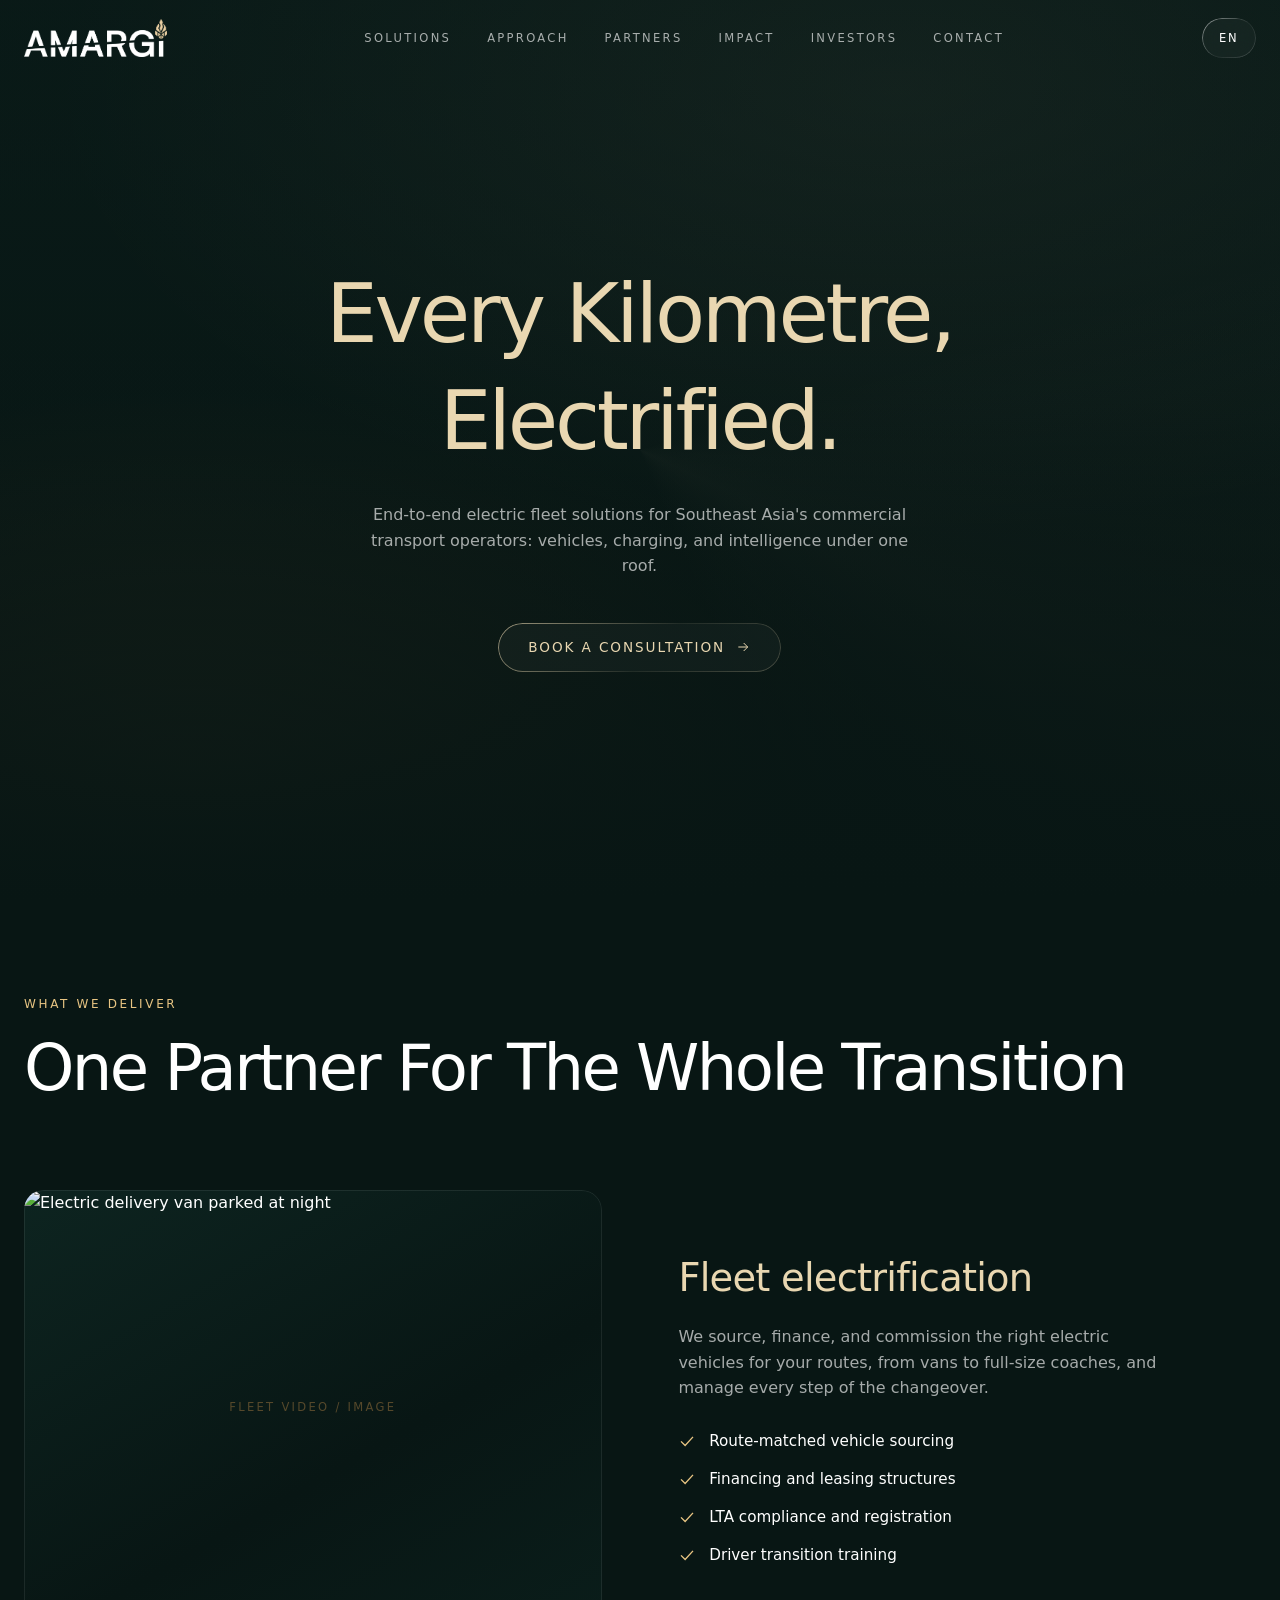
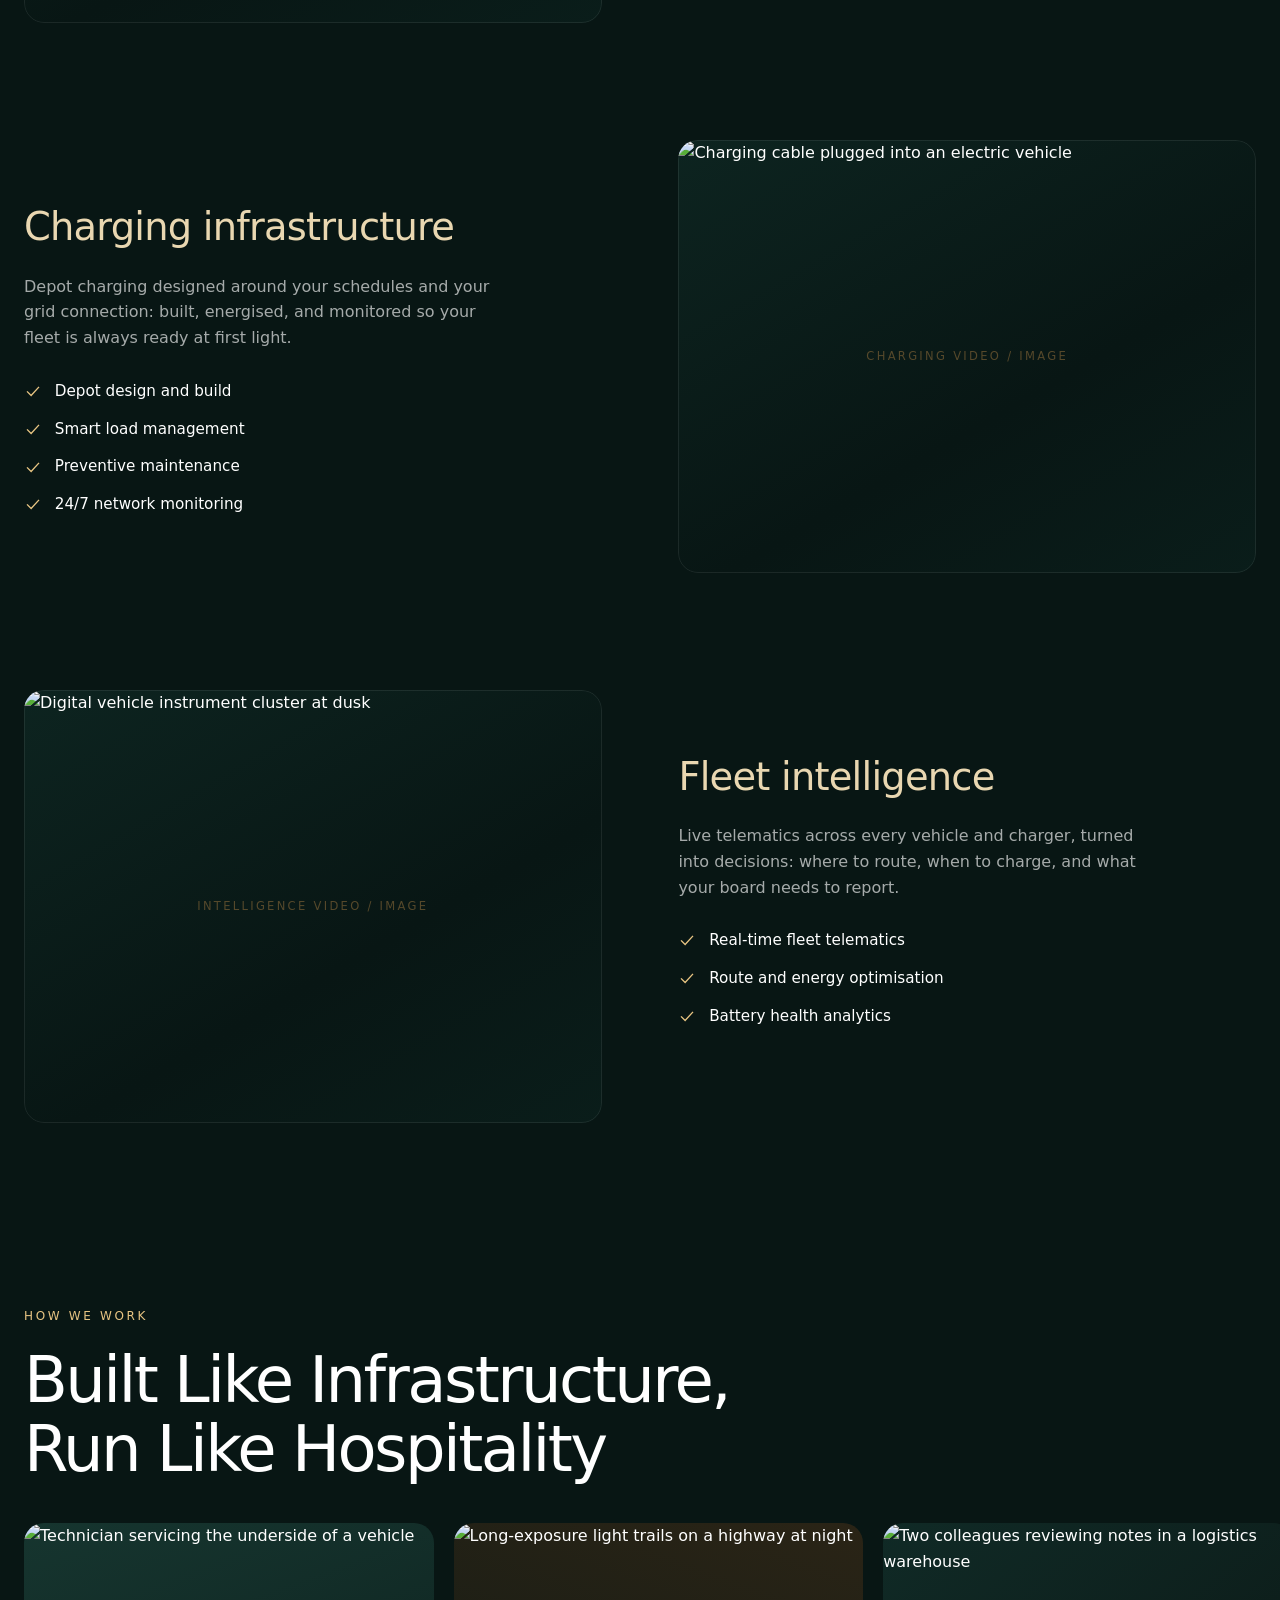
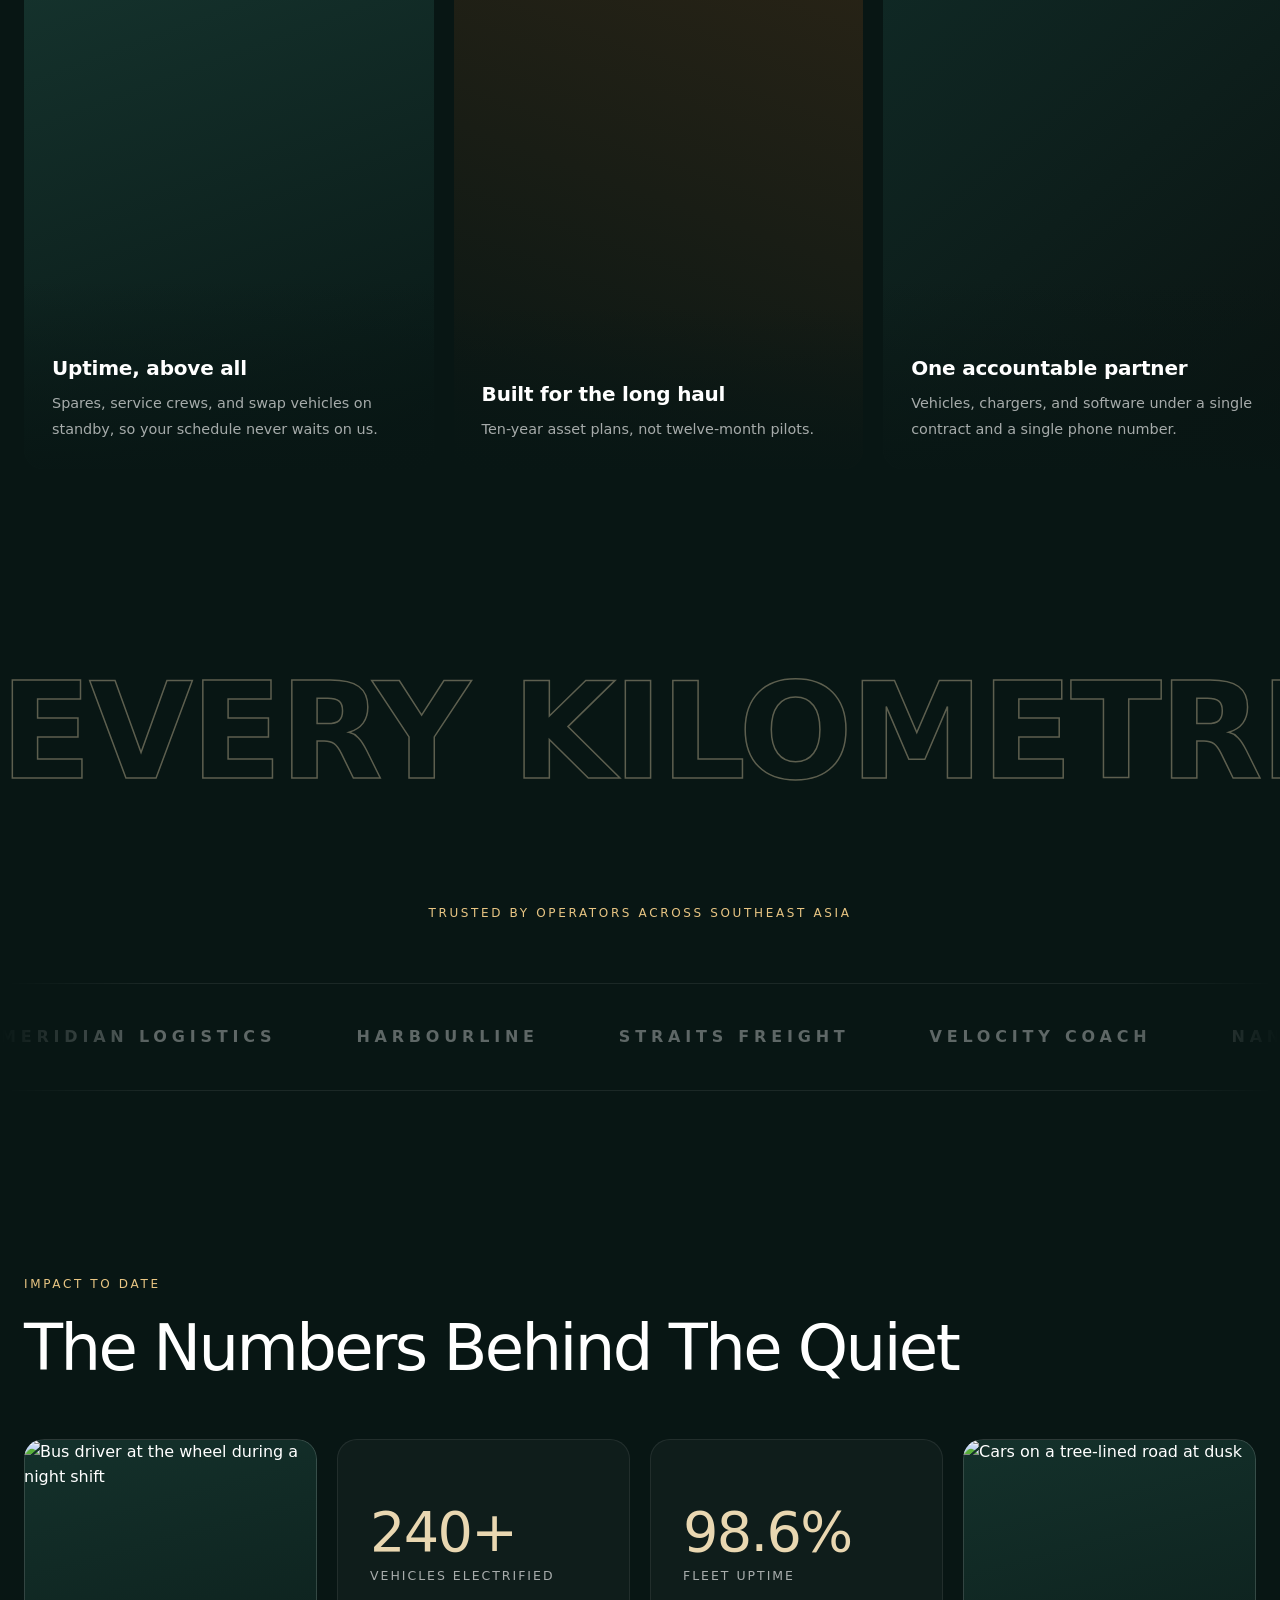
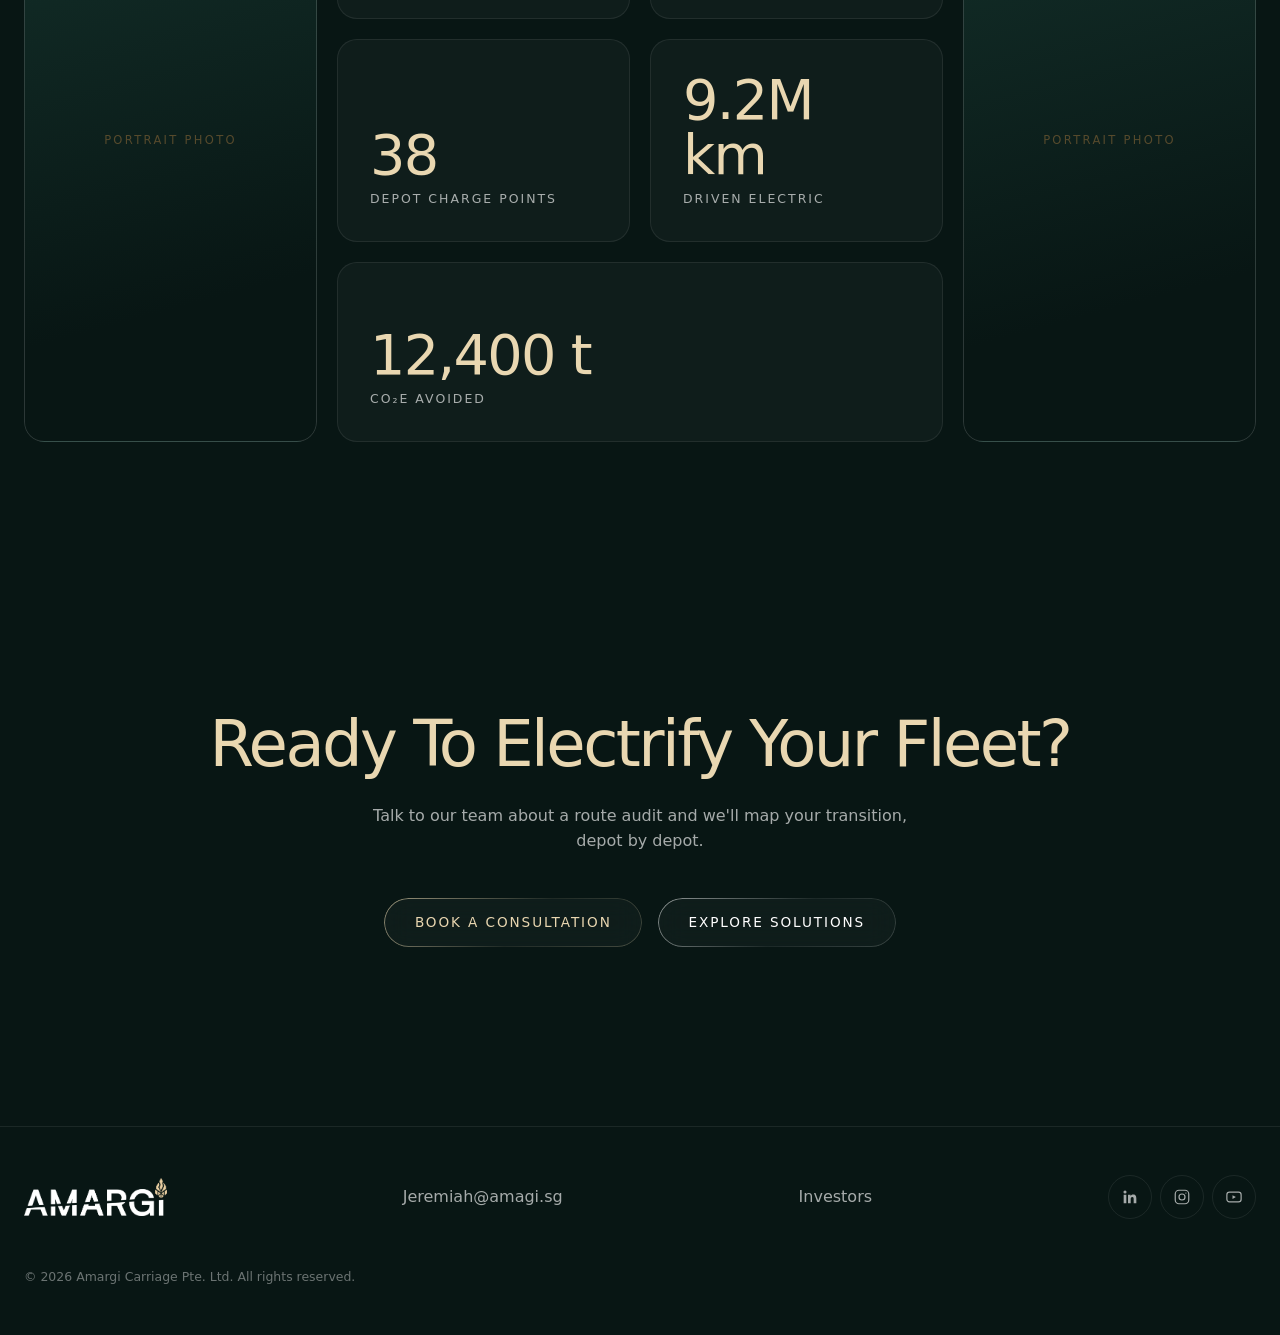
==== commit a0cd51f0: "Rebrand pitch deck to site design; SEA positioning; remove em dashes - assets/pitch-deck.pdf: 13-sli" ====
--- a/index.html
+++ b/index.html
@@ -3,8 +3,8 @@
 <head>
 <meta charset="UTF-8">
 <meta name="viewport" content="width=device-width, initial-scale=1">
-<title>Amargi Carriage — Electric Fleet Solutions</title>
-<meta name="description" content="Amargi Carriage delivers end-to-end electric fleet solutions for Singapore's commercial transport operators — vehicles, charging infrastructure, and fleet intelligence.">
+<title>Amargi Carriage | Electric Fleet Solutions</title>
+<meta name="description" content="Amargi Carriage delivers end-to-end electric fleet solutions for Southeast Asia's commercial transport operators: vehicles, charging infrastructure, and fleet intelligence.">
 <link rel="icon" type="image/png" href="assets/favicon.png">
 
 <!-- Satoshi variable font via Fontshare. Falls back to system grotesque if offline. -->
@@ -18,7 +18,7 @@
 <!-- ============ 1. NAV ============ -->
 <header class="nav" id="nav">
   <div class="container nav-inner">
-    <a class="nav-logo" href="#top" aria-label="Amargi Carriage — home"><img src="assets/amargi-logo.png" alt="Amargi Carriage"></a>
+    <a class="nav-logo" href="#top" aria-label="Amargi Carriage home"><img src="assets/amargi-logo.png" alt="Amargi Carriage"></a>
     <nav class="nav-links" aria-label="Primary">
       <a href="#solutions" data-i18n="nav.solutions">Solutions</a>
       <a href="#approach" data-i18n="nav.approach">Approach</a>
@@ -53,7 +53,7 @@
     </div>
     <div class="hero-content">
       <h1 class="display-1 reveal" data-i18n="hero.title">Every kilometre,<br>electrified.</h1>
-      <p class="lede reveal" style="--stagger: 1" data-i18n="hero.lede">End-to-end electric fleet solutions for Singapore's commercial transport operators — vehicles, charging, and intelligence under one roof.</p>
+      <p class="lede reveal" style="--stagger: 1" data-i18n="hero.lede">End-to-end electric fleet solutions for Southeast Asia's commercial transport operators: vehicles, charging, and intelligence under one roof.</p>
       <div class="reveal" style="--stagger: 2">
         <a class="btn btn--gold" href="#contact"><span data-i18n="hero.cta">Book a consultation</span>
           <svg class="btn-arrow" width="16" height="16" viewBox="0 0 24 24" fill="none" stroke="currentColor" stroke-width="1.5" aria-hidden="true"><path d="M5 12h14m-6-6 6 6-6 6"/></svg>
@@ -77,7 +77,7 @@
           </div>
           <div>
             <h3 class="reveal" data-i18n="p1.title">Fleet electrification</h3>
-            <p class="reveal" style="--stagger: 1" data-i18n="p1.desc">We source, finance, and commission the right electric vehicles for your routes — from vans to full-size coaches — and manage every step of the changeover.</p>
+            <p class="reveal" style="--stagger: 1" data-i18n="p1.desc">We source, finance, and commission the right electric vehicles for your routes, from vans to full-size coaches, and manage every step of the changeover.</p>
             <ul class="checklist">
               <li class="reveal" style="--stagger: 2"><svg width="18" height="18" viewBox="0 0 24 24" fill="none" stroke="currentColor" stroke-width="1.8" aria-hidden="true"><path d="M4 12.5 9.5 18 20 6.5"/></svg><span data-i18n="p1.c1">Route-matched vehicle sourcing</span></li>
               <li class="reveal" style="--stagger: 3"><svg width="18" height="18" viewBox="0 0 24 24" fill="none" stroke="currentColor" stroke-width="1.8" aria-hidden="true"><path d="M4 12.5 9.5 18 20 6.5"/></svg><span data-i18n="p1.c2">Financing and leasing structures</span></li>
@@ -95,7 +95,7 @@
           </div>
           <div>
             <h3 class="reveal" data-i18n="p2.title">Charging infrastructure</h3>
-            <p class="reveal" style="--stagger: 1" data-i18n="p2.desc">Depot charging designed around your schedules and your grid connection — built, energised, and monitored so your fleet is always ready at first light.</p>
+            <p class="reveal" style="--stagger: 1" data-i18n="p2.desc">Depot charging designed around your schedules and your grid connection: built, energised, and monitored so your fleet is always ready at first light.</p>
             <ul class="checklist">
               <li class="reveal" style="--stagger: 2"><svg width="18" height="18" viewBox="0 0 24 24" fill="none" stroke="currentColor" stroke-width="1.8" aria-hidden="true"><path d="M4 12.5 9.5 18 20 6.5"/></svg><span data-i18n="p2.c1">Depot design and build</span></li>
               <li class="reveal" style="--stagger: 3"><svg width="18" height="18" viewBox="0 0 24 24" fill="none" stroke="currentColor" stroke-width="1.8" aria-hidden="true"><path d="M4 12.5 9.5 18 20 6.5"/></svg><span data-i18n="p2.c2">Smart load management</span></li>
@@ -113,7 +113,7 @@
           </div>
           <div>
             <h3 class="reveal" data-i18n="p3.title">Fleet intelligence</h3>
-            <p class="reveal" style="--stagger: 1" data-i18n="p3.desc">Live telematics across every vehicle and charger, turned into decisions — where to route, when to charge, and what your board needs to report.</p>
+            <p class="reveal" style="--stagger: 1" data-i18n="p3.desc">Live telematics across every vehicle and charger, turned into decisions: where to route, when to charge, and what your board needs to report.</p>
             <ul class="checklist">
               <li class="reveal" style="--stagger: 2"><svg width="18" height="18" viewBox="0 0 24 24" fill="none" stroke="currentColor" stroke-width="1.8" aria-hidden="true"><path d="M4 12.5 9.5 18 20 6.5"/></svg><span data-i18n="p3.c1">Real-time fleet telematics</span></li>
               <li class="reveal" style="--stagger: 3"><svg width="18" height="18" viewBox="0 0 24 24" fill="none" stroke="currentColor" stroke-width="1.8" aria-hidden="true"><path d="M4 12.5 9.5 18 20 6.5"/></svg><span data-i18n="p3.c2">Route and energy optimisation</span></li>
@@ -137,7 +137,7 @@
         <div class="value-photo"><img src="https://images.unsplash.com/photo-1643701079732-3b1c7a797e3d?q=80&w=800&auto=format&fit=crop" alt="Technician servicing the underside of a vehicle" loading="lazy"></div><!-- PLACEHOLDER: Unsplash stock — swap for brand photo -->
         <div class="value-caption">
           <strong data-i18n="v1.title">Uptime, above all</strong>
-          <span data-i18n="v1.desc">Spares, service crews, and swap vehicles on standby — your schedule never waits on us.</span>
+          <span data-i18n="v1.desc">Spares, service crews, and swap vehicles on standby, so your schedule never waits on us.</span>
         </div>
       </div>
       <div class="value-card reveal" role="listitem" style="--stagger: 1">
@@ -175,7 +175,7 @@
   <!-- ============ 5. LOGO MARQUEE ============ -->
   <section class="section" id="partners">
     <div class="container" style="text-align: center; margin-bottom: 2.5rem;">
-      <p class="eyebrow reveal" data-i18n="partners.eyebrow">Trusted by operators across Singapore</p>
+      <p class="eyebrow reveal" data-i18n="partners.eyebrow">Trusted by operators across Southeast Asia</p>
     </div>
     <div class="marquee" aria-label="Client logos">
       <div class="marquee-track">
@@ -234,7 +234,7 @@
   <section class="closing" id="contact">
     <div class="container">
       <h2 class="display-2 reveal" style="color: var(--accent);" data-i18n="closing.title">Ready to electrify your fleet?</h2>
-      <p class="lede reveal" style="--stagger: 1" data-i18n="closing.lede">Talk to our team about a route audit — we'll map your transition, depot by depot.</p>
+      <p class="lede reveal" style="--stagger: 1" data-i18n="closing.lede">Talk to our team about a route audit and we'll map your transition, depot by depot.</p>
       <div class="closing-actions reveal" style="--stagger: 2">
         <a class="btn btn--gold" href="mailto:Jeremiah@amagi.sg" data-i18n="hero.cta">Book a consultation</a>
         <a class="btn" href="#solutions" data-i18n="closing.cta2">Explore solutions</a>
@@ -338,121 +338,121 @@
   }, { passive: true });
 }
 
-// i18n — English / 中文 / ไทย / Filipino
+// i18n: English / 中文 / ไทย / Filipino
 const I18N = {
   en: {
     'nav.solutions': 'Solutions', 'nav.approach': 'Approach', 'nav.partners': 'Partners', 'nav.impact': 'Impact', 'nav.investors': 'Investors', 'nav.contact': 'Contact',
     'hero.title': 'Every kilometre,<br>electrified.',
-    'hero.lede': "End-to-end electric fleet solutions for Singapore's commercial transport operators — vehicles, charging, and intelligence under one roof.",
+    'hero.lede': "End-to-end electric fleet solutions for Southeast Asia's commercial transport operators: vehicles, charging, and intelligence under one roof.",
     'hero.cta': 'Book a consultation',
     'pillars.eyebrow': 'What we deliver', 'pillars.title': 'One partner for the whole transition',
     'p1.title': 'Fleet electrification',
-    'p1.desc': 'We source, finance, and commission the right electric vehicles for your routes — from vans to full-size coaches — and manage every step of the changeover.',
+    'p1.desc': 'We source, finance, and commission the right electric vehicles for your routes, from vans to full-size coaches, and manage every step of the changeover.',
     'p1.c1': 'Route-matched vehicle sourcing', 'p1.c2': 'Financing and leasing structures', 'p1.c3': 'LTA compliance and registration', 'p1.c4': 'Driver transition training',
     'p2.title': 'Charging infrastructure',
-    'p2.desc': 'Depot charging designed around your schedules and your grid connection — built, energised, and monitored so your fleet is always ready at first light.',
+    'p2.desc': 'Depot charging designed around your schedules and your grid connection: built, energised, and monitored so your fleet is always ready at first light.',
     'p2.c1': 'Depot design and build', 'p2.c2': 'Smart load management', 'p2.c3': 'Preventive maintenance', 'p2.c4': '24/7 network monitoring',
     'p3.title': 'Fleet intelligence',
-    'p3.desc': 'Live telematics across every vehicle and charger, turned into decisions — where to route, when to charge, and what your board needs to report.',
+    'p3.desc': 'Live telematics across every vehicle and charger, turned into decisions: where to route, when to charge, and what your board needs to report.',
     'p3.c1': 'Real-time fleet telematics', 'p3.c2': 'Route and energy optimisation', 'p3.c3': 'Battery health analytics', 'p3.c4': 'Carbon reporting dashboards',
     'values.eyebrow': 'How we work', 'values.title': 'Built like infrastructure,<br>run like hospitality',
-    'v1.title': 'Uptime, above all', 'v1.desc': 'Spares, service crews, and swap vehicles on standby — your schedule never waits on us.',
+    'v1.title': 'Uptime, above all', 'v1.desc': 'Spares, service crews, and swap vehicles on standby, so your schedule never waits on us.',
     'v2.title': 'Built for the long haul', 'v2.desc': 'Ten-year asset plans, not twelve-month pilots.',
     'v3.title': 'One accountable partner', 'v3.desc': 'Vehicles, chargers, and software under a single contract and a single phone number.',
     'v4.title': 'Measured in tonnes saved', 'v4.desc': 'Every engagement reports verified emissions avoided, not estimates.',
     'mega.1': 'Every kilometre electrified', 'mega.2': 'Zero tailpipe emissions',
-    'partners.eyebrow': 'Trusted by operators across Singapore',
+    'partners.eyebrow': 'Trusted by operators across Southeast Asia',
     'impact.eyebrow': 'Impact to date', 'impact.title': 'The numbers behind the quiet',
     'stat.vehicles': 'Vehicles electrified', 'stat.uptime': 'Fleet uptime', 'stat.chargers': 'Depot charge points', 'stat.km': 'Driven electric', 'stat.co2': 'CO₂e avoided',
     'closing.title': 'Ready to electrify your fleet?',
-    'closing.lede': "Talk to our team about a route audit — we'll map your transition, depot by depot.",
+    'closing.lede': "Talk to our team about a route audit and we'll map your transition, depot by depot.",
     'closing.cta2': 'Explore solutions',
     'footer.copy': '© 2026 Amargi Carriage Pte. Ltd. All rights reserved.'
   },
   zh: {
     'nav.solutions': '解决方案', 'nav.approach': '服务理念', 'nav.partners': '合作伙伴', 'nav.impact': '成果', 'nav.investors': '投资者关系', 'nav.contact': '联系我们',
     'hero.title': '每一公里，<br>皆为电动。',
-    'hero.lede': '为新加坡商用运输企业提供端到端电动车队解决方案——车辆、充电与智能管理，一站式服务。',
+    'hero.lede': '为东南亚商用运输企业提供端到端电动车队解决方案：车辆、充电与智能管理，一站式服务。',
     'hero.cta': '预约咨询',
     'pillars.eyebrow': '我们的服务', 'pillars.title': '一个伙伴，全程护航',
     'p1.title': '车队电动化',
-    'p1.desc': '我们为您的路线采购、融资并交付合适的电动车辆——从厢式车到大型客车——并管理转型的每一个环节。',
+    'p1.desc': '我们为您的路线采购、融资并交付合适的电动车辆，从厢式车到大型客车，并管理转型的每一个环节。',
     'p1.c1': '按路线匹配车辆采购', 'p1.c2': '融资与租赁方案', 'p1.c3': '陆交局合规与注册', 'p1.c4': '司机转型培训',
     'p2.title': '充电基础设施',
-    'p2.desc': '围绕您的班次与电网条件设计车场充电方案——从建设、通电到监控，确保车队每天清晨整装待发。',
+    'p2.desc': '围绕您的班次与电网条件设计车场充电方案：从建设、通电到监控，确保车队每天清晨整装待发。',
     'p2.c1': '车场设计与建设', 'p2.c2': '智能负载管理', 'p2.c3': '预防性维护', 'p2.c4': '全天候网络监控',
     'p3.title': '车队智能',
-    'p3.desc': '覆盖每辆车与每个充电桩的实时远程信息，转化为决策——如何调度、何时充电、以及董事会所需的报告。',
+    'p3.desc': '覆盖每辆车与每个充电桩的实时远程信息，转化为决策：如何调度、何时充电、以及董事会所需的报告。',
     'p3.c1': '实时车队远程信息', 'p3.c2': '路线与能耗优化', 'p3.c3': '电池健康分析', 'p3.c4': '碳排放报告看板',
     'values.eyebrow': '我们的方式', 'values.title': '以基建标准建设，<br>以待客之道运营',
-    'v1.title': '正常运行，高于一切', 'v1.desc': '备件、维修团队与替换车辆随时待命——您的班次绝不因我们而延误。',
+    'v1.title': '正常运行，高于一切', 'v1.desc': '备件、维修团队与替换车辆随时待命，您的班次绝不因我们而延误。',
     'v2.title': '着眼长远', 'v2.desc': '十年资产规划，而非十二个月的试点。',
     'v3.title': '一个负责到底的伙伴', 'v3.desc': '车辆、充电桩与软件，一份合同、一个电话搞定。',
     'v4.title': '以减碳吨数衡量', 'v4.desc': '每个项目都报告经核实的减排量，而非估算。',
     'mega.1': '每一公里皆为电动', 'mega.2': '零尾气排放',
-    'partners.eyebrow': '深受新加坡运输企业信赖',
+    'partners.eyebrow': '深受东南亚运输企业信赖',
     'impact.eyebrow': '迄今成果', 'impact.title': '静谧背后的数字',
     'stat.vehicles': '电动化车辆', 'stat.uptime': '车队正常运行率', 'stat.chargers': '车场充电桩', 'stat.km': '电动行驶里程', 'stat.co2': '减少二氧化碳当量',
     'closing.title': '准备好让车队电动化了吗？',
-    'closing.lede': '与我们的团队聊聊路线评估——我们将逐个车场为您规划转型。',
+    'closing.lede': '与我们的团队聊聊路线评估，我们将逐个车场为您规划转型。',
     'closing.cta2': '了解解决方案',
     'footer.copy': '© 2026 Amargi Carriage 私人有限公司。保留所有权利。'
   },
   th: {
     'nav.solutions': 'โซลูชัน', 'nav.approach': 'แนวทาง', 'nav.partners': 'พันธมิตร', 'nav.impact': 'ผลลัพธ์', 'nav.investors': 'นักลงทุนสัมพันธ์', 'nav.contact': 'ติดต่อเรา',
     'hero.title': 'ทุกกิโลเมตร<br>ขับเคลื่อนด้วยไฟฟ้า',
-    'hero.lede': 'โซลูชันฟลีตรถไฟฟ้าครบวงจรสำหรับผู้ประกอบการขนส่งเชิงพาณิชย์ในสิงคโปร์ — ยานพาหนะ การชาร์จ และระบบอัจฉริยะ ครบจบในที่เดียว',
+    'hero.lede': 'โซลูชันฟลีตรถไฟฟ้าครบวงจรสำหรับผู้ประกอบการขนส่งเชิงพาณิชย์ในเอเชียตะวันออกเฉียงใต้ ทั้งยานพาหนะ การชาร์จ และระบบอัจฉริยะ ครบจบในที่เดียว',
     'hero.cta': 'นัดหมายปรึกษา',
     'pillars.eyebrow': 'สิ่งที่เรามอบให้', 'pillars.title': 'พันธมิตรเดียว ครบทุกขั้นตอนของการเปลี่ยนผ่าน',
     'p1.title': 'การเปลี่ยนฟลีตเป็นไฟฟ้า',
-    'p1.desc': 'เราจัดหา จัดไฟแนนซ์ และส่งมอบยานยนต์ไฟฟ้าที่เหมาะกับเส้นทางของคุณ — ตั้งแต่รถตู้จนถึงรถโค้ชขนาดใหญ่ — พร้อมดูแลทุกขั้นตอนของการเปลี่ยนผ่าน',
+    'p1.desc': 'เราจัดหา จัดไฟแนนซ์ และส่งมอบยานยนต์ไฟฟ้าที่เหมาะกับเส้นทางของคุณ ตั้งแต่รถตู้จนถึงรถโค้ชขนาดใหญ่ พร้อมดูแลทุกขั้นตอนของการเปลี่ยนผ่าน',
     'p1.c1': 'จัดหารถให้เหมาะกับเส้นทาง', 'p1.c2': 'โครงสร้างไฟแนนซ์และลีสซิ่ง', 'p1.c3': 'การจดทะเบียนและข้อกำหนด LTA', 'p1.c4': 'ฝึกอบรมผู้ขับขี่',
     'p2.title': 'โครงสร้างพื้นฐานการชาร์จ',
-    'p2.desc': 'ระบบชาร์จในดีโปที่ออกแบบตามตารางงานและโครงข่ายไฟฟ้าของคุณ — สร้าง จ่ายไฟ และเฝ้าดูแล เพื่อให้ฟลีตพร้อมเสมอตั้งแต่เช้าตรู่',
+    'p2.desc': 'ระบบชาร์จในดีโปที่ออกแบบตามตารางงานและโครงข่ายไฟฟ้าของคุณ ทั้งสร้าง จ่ายไฟ และเฝ้าดูแล เพื่อให้ฟลีตพร้อมเสมอตั้งแต่เช้าตรู่',
     'p2.c1': 'ออกแบบและก่อสร้างดีโป', 'p2.c2': 'บริหารโหลดอัจฉริยะ', 'p2.c3': 'บำรุงรักษาเชิงป้องกัน', 'p2.c4': 'เฝ้าระวังเครือข่ายตลอด 24 ชม.',
     'p3.title': 'ระบบฟลีตอัจฉริยะ',
-    'p3.desc': 'เทเลเมติกส์แบบเรียลไทม์จากรถและเครื่องชาร์จทุกตัว แปลงเป็นการตัดสินใจ — วิ่งเส้นทางไหน ชาร์จเมื่อไร และรายงานอะไรต่อบอร์ด',
+    'p3.desc': 'เทเลเมติกส์แบบเรียลไทม์จากรถและเครื่องชาร์จทุกตัว แปลงเป็นการตัดสินใจ ว่าจะวิ่งเส้นทางไหน ชาร์จเมื่อไร และรายงานอะไรต่อบอร์ด',
     'p3.c1': 'เทเลเมติกส์เรียลไทม์', 'p3.c2': 'เพิ่มประสิทธิภาพเส้นทางและพลังงาน', 'p3.c3': 'วิเคราะห์สุขภาพแบตเตอรี่', 'p3.c4': 'แดชบอร์ดรายงานคาร์บอน',
     'values.eyebrow': 'วิธีการทำงานของเรา', 'values.title': 'สร้างอย่างโครงสร้างพื้นฐาน<br>ดูแลอย่างงานบริการ',
-    'v1.title': 'อัพไทม์ต้องมาก่อน', 'v1.desc': 'อะไหล่ ทีมช่าง และรถสำรองพร้อมเสมอ — ตารางงานของคุณไม่ต้องรอเรา',
+    'v1.title': 'อัพไทม์ต้องมาก่อน', 'v1.desc': 'อะไหล่ ทีมช่าง และรถสำรองพร้อมเสมอ ตารางงานของคุณไม่ต้องรอเรา',
     'v2.title': 'สร้างเพื่อระยะยาว', 'v2.desc': 'แผนสินทรัพย์สิบปี ไม่ใช่โครงการนำร่องสิบสองเดือน',
     'v3.title': 'พันธมิตรเดียวที่รับผิดชอบทั้งหมด', 'v3.desc': 'รถ เครื่องชาร์จ และซอฟต์แวร์ ในสัญญาเดียว เบอร์โทรเดียว',
     'v4.title': 'วัดผลเป็นตันคาร์บอนที่ลดได้', 'v4.desc': 'ทุกโครงการรายงานการลดการปล่อยที่ผ่านการตรวจสอบ ไม่ใช่ตัวเลขประมาณ',
     'mega.1': 'ทุกกิโลเมตรขับเคลื่อนด้วยไฟฟ้า', 'mega.2': 'ปล่อยมลพิษเป็นศูนย์',
-    'partners.eyebrow': 'ได้รับความไว้วางใจจากผู้ประกอบการทั่วสิงคโปร์',
+    'partners.eyebrow': 'ได้รับความไว้วางใจจากผู้ประกอบการทั่วเอเชียตะวันออกเฉียงใต้',
     'impact.eyebrow': 'ผลลัพธ์จนถึงปัจจุบัน', 'impact.title': 'ตัวเลขเบื้องหลังความเงียบ',
     'stat.vehicles': 'คันที่เปลี่ยนเป็นไฟฟ้า', 'stat.uptime': 'อัพไทม์ของฟลีต', 'stat.chargers': 'จุดชาร์จในดีโป', 'stat.km': 'ขับเคลื่อนด้วยไฟฟ้า', 'stat.co2': 'CO₂e ที่หลีกเลี่ยงได้',
     'closing.title': 'พร้อมเปลี่ยนฟลีตของคุณเป็นไฟฟ้าหรือยัง',
-    'closing.lede': 'คุยกับทีมของเราเรื่องการตรวจสอบเส้นทาง — เราจะวางแผนการเปลี่ยนผ่านให้ทีละดีโป',
+    'closing.lede': 'คุยกับทีมของเราเรื่องการตรวจสอบเส้นทาง แล้วเราจะวางแผนการเปลี่ยนผ่านให้ทีละดีโป',
     'closing.cta2': 'ดูโซลูชัน',
     'footer.copy': '© 2026 Amargi Carriage Pte. Ltd. สงวนลิขสิทธิ์'
   },
   fil: {
     'nav.solutions': 'Mga Solusyon', 'nav.approach': 'Aming Paraan', 'nav.partners': 'Mga Kasosyo', 'nav.impact': 'Epekto', 'nav.investors': 'Mga Investor', 'nav.contact': 'Makipag-ugnayan',
     'hero.title': 'Bawat kilometro,<br>de-kuryente.',
-    'hero.lede': 'Kumpletong solusyon sa electric fleet para sa mga commercial transport operator ng Singapore — sasakyan, charging, at intelligence sa iisang bubong.',
+    'hero.lede': 'Kumpletong solusyon sa electric fleet para sa mga commercial transport operator ng Southeast Asia: sasakyan, charging, at intelligence sa iisang bubong.',
     'hero.cta': 'Mag-book ng konsultasyon',
     'pillars.eyebrow': 'Ang aming inihahatid', 'pillars.title': 'Isang kasosyo para sa buong transisyon',
     'p1.title': 'Fleet electrification',
-    'p1.desc': 'Kami ang nagso-source, nagpopondo, at nagko-commission ng tamang electric vehicles para sa inyong mga ruta — mula van hanggang malalaking bus — at namamahala sa bawat hakbang ng paglipat.',
+    'p1.desc': 'Kami ang nagso-source, nagpopondo, at nagko-commission ng tamang electric vehicles para sa inyong mga ruta, mula van hanggang malalaking bus, at namamahala sa bawat hakbang ng paglipat.',
     'p1.c1': 'Pagpili ng sasakyang akma sa ruta', 'p1.c2': 'Financing at leasing', 'p1.c3': 'LTA compliance at rehistro', 'p1.c4': 'Pagsasanay ng mga driver',
     'p2.title': 'Imprastraktura ng charging',
-    'p2.desc': 'Depot charging na dinisenyo ayon sa inyong iskedyul at koneksyon sa grid — itinayo, pinapagana, at binabantayan para laging handa ang fleet sa umaga.',
+    'p2.desc': 'Depot charging na dinisenyo ayon sa inyong iskedyul at koneksyon sa grid: itinayo, pinapagana, at binabantayan para laging handa ang fleet sa umaga.',
     'p2.c1': 'Disenyo at pagtatayo ng depot', 'p2.c2': 'Smart load management', 'p2.c3': 'Preventive maintenance', 'p2.c4': '24/7 na pagbabantay ng network',
     'p3.title': 'Fleet intelligence',
-    'p3.desc': 'Live telematics mula sa bawat sasakyan at charger, ginagawang desisyon — saan dadaan, kailan magcha-charge, at ano ang iuulat sa board.',
+    'p3.desc': 'Live telematics mula sa bawat sasakyan at charger, ginagawang desisyon: saan dadaan, kailan magcha-charge, at ano ang iuulat sa board.',
     'p3.c1': 'Real-time na telematics', 'p3.c2': 'Optimisasyon ng ruta at enerhiya', 'p3.c3': 'Analytics ng baterya', 'p3.c4': 'Mga carbon reporting dashboard',
     'values.eyebrow': 'Paano kami gumagana', 'values.title': 'Itinayo tulad ng imprastraktura,<br>pinapatakbo nang may malasakit',
-    'v1.title': 'Uptime higit sa lahat', 'v1.desc': 'Nakahandang spare parts, service crew, at kapalit na sasakyan — hindi maghihintay ang iskedyul ninyo.',
+    'v1.title': 'Uptime higit sa lahat', 'v1.desc': 'Nakahandang spare parts, service crew, at kapalit na sasakyan, kaya hindi maghihintay ang iskedyul ninyo.',
     'v2.title': 'Para sa pangmatagalan', 'v2.desc': 'Sampung taong plano sa asset, hindi labindalawang buwang pilot.',
     'v3.title': 'Isang responsableng kasosyo', 'v3.desc': 'Sasakyan, charger, at software sa iisang kontrata at iisang numero.',
     'v4.title': 'Sinusukat sa toneladang natipid', 'v4.desc': 'Bawat proyekto ay nag-uulat ng na-verify na naiwasang emissions, hindi tantiya.',
     'mega.1': 'Bawat kilometro de-kuryente', 'mega.2': 'Zero tailpipe emissions',
-    'partners.eyebrow': 'Pinagkakatiwalaan ng mga operator sa buong Singapore',
+    'partners.eyebrow': 'Pinagkakatiwalaan ng mga operator sa buong Southeast Asia',
     'impact.eyebrow': 'Epekto sa ngayon', 'impact.title': 'Ang mga numero sa likod ng katahimikan',
     'stat.vehicles': 'Sasakyang na-electrify', 'stat.uptime': 'Fleet uptime', 'stat.chargers': 'Charge points sa depot', 'stat.km': 'Naimanehong de-kuryente', 'stat.co2': 'CO₂e na naiwasan',
     'closing.title': 'Handa na bang i-electrify ang inyong fleet?',
-    'closing.lede': 'Kausapin ang aming team tungkol sa route audit — imamapa namin ang transisyon ninyo, kada depot.',
+    'closing.lede': 'Kausapin ang aming team tungkol sa route audit at imamapa namin ang transisyon ninyo, kada depot.',
     'closing.cta2': 'Tingnan ang mga solusyon',
     'footer.copy': '© 2026 Amargi Carriage Pte. Ltd. Nakalaan ang lahat ng karapatan.'
   }
